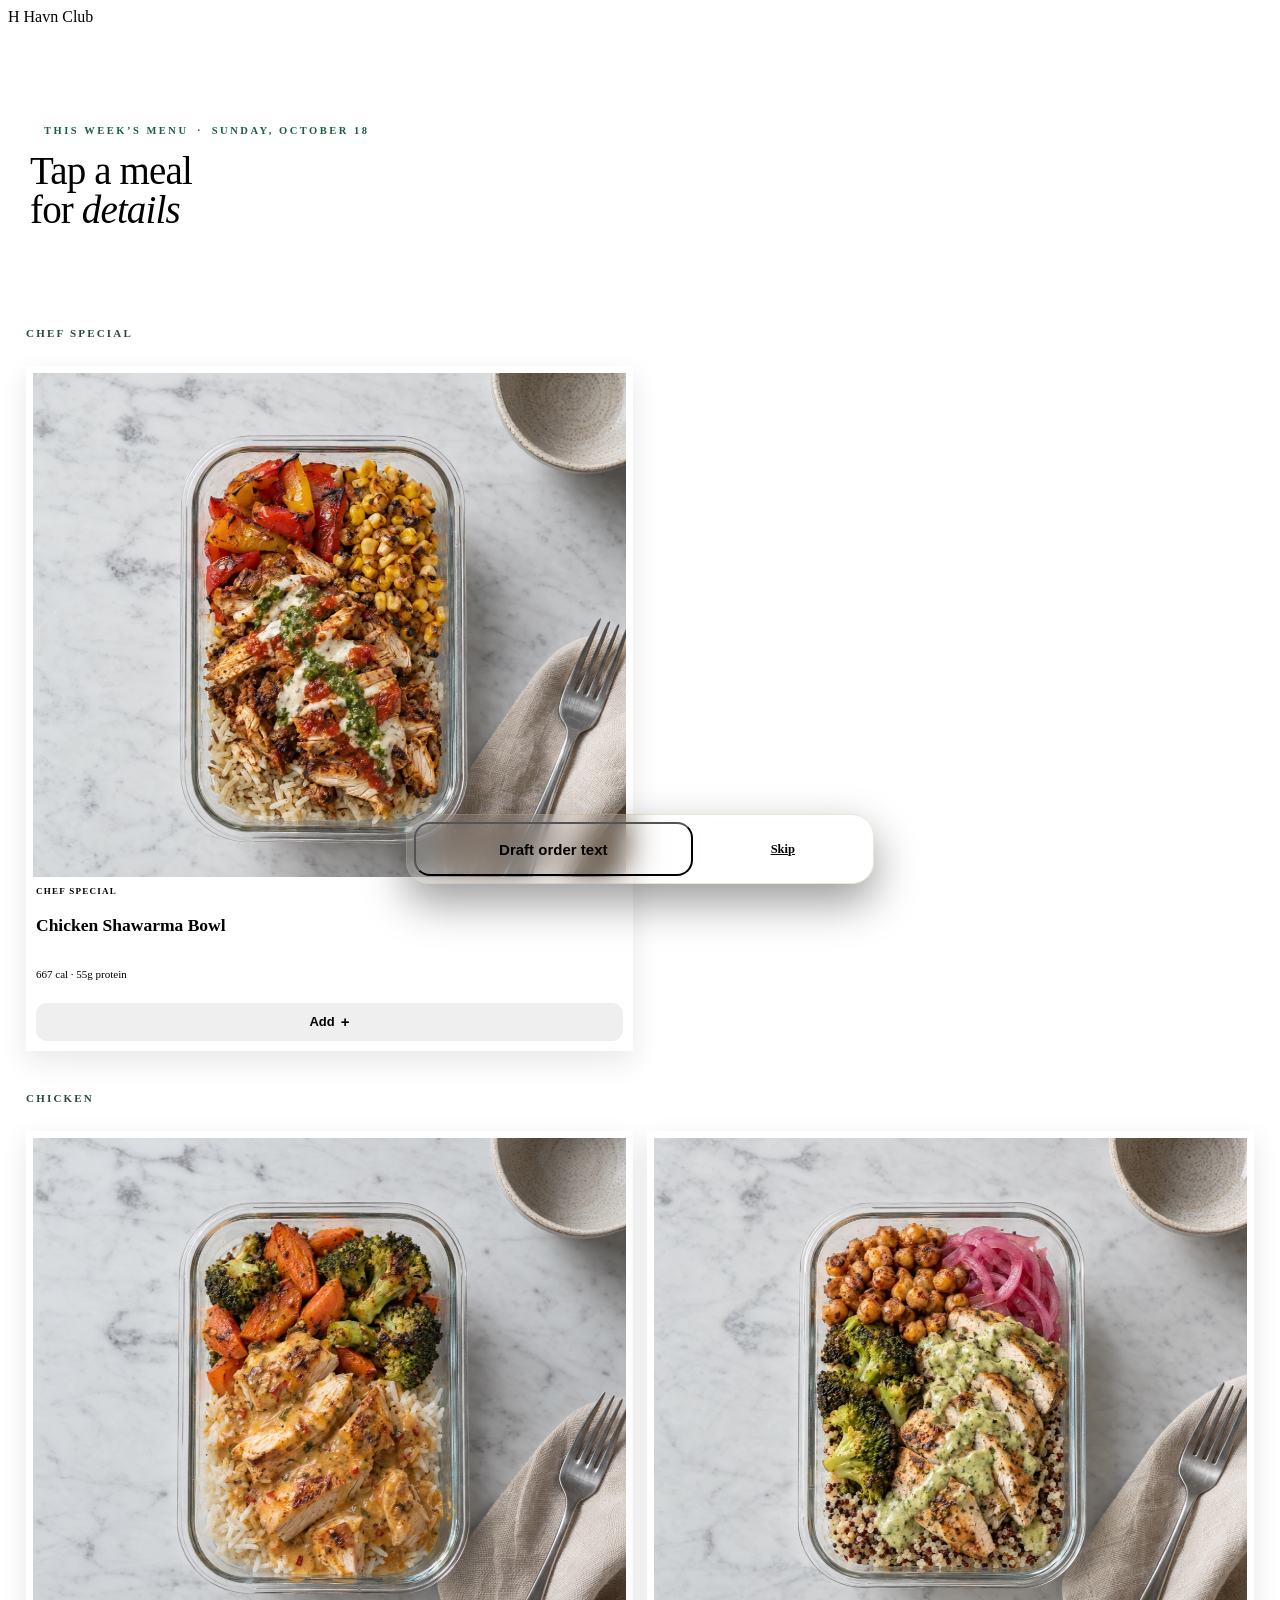
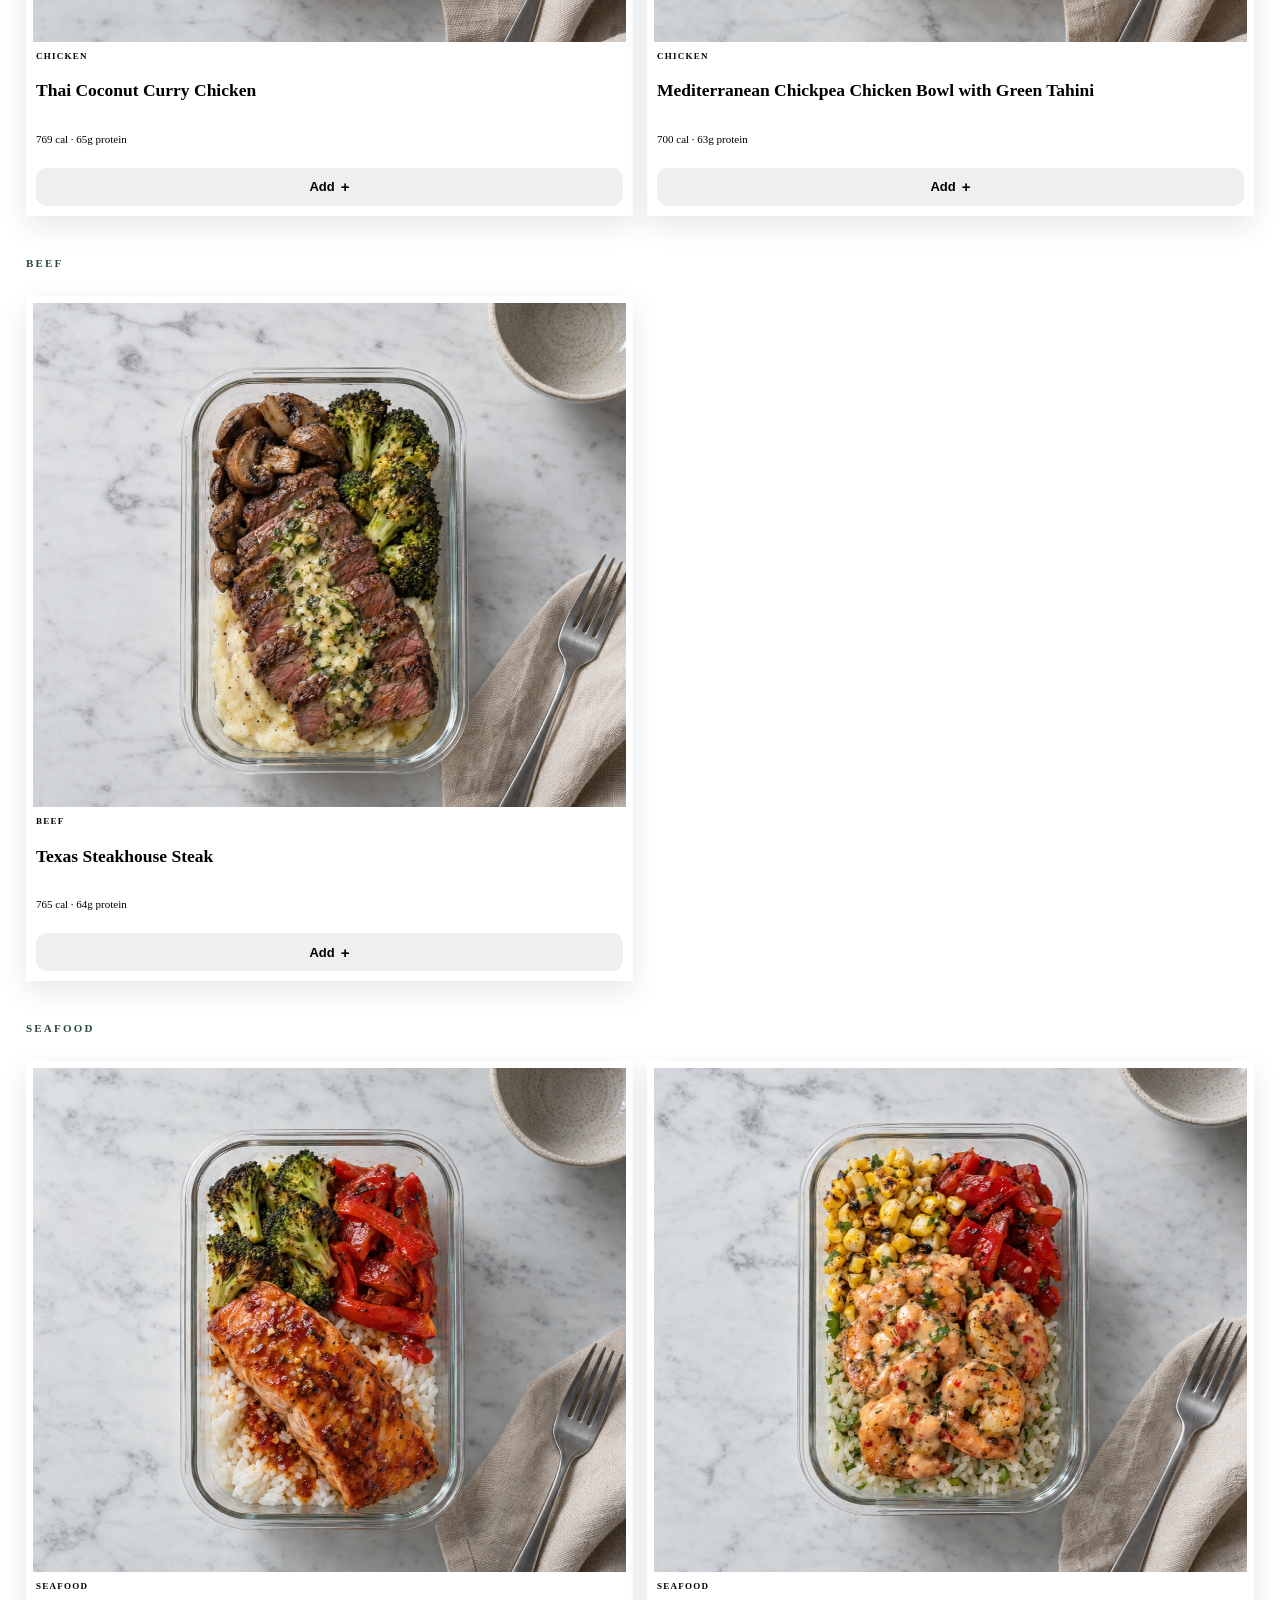
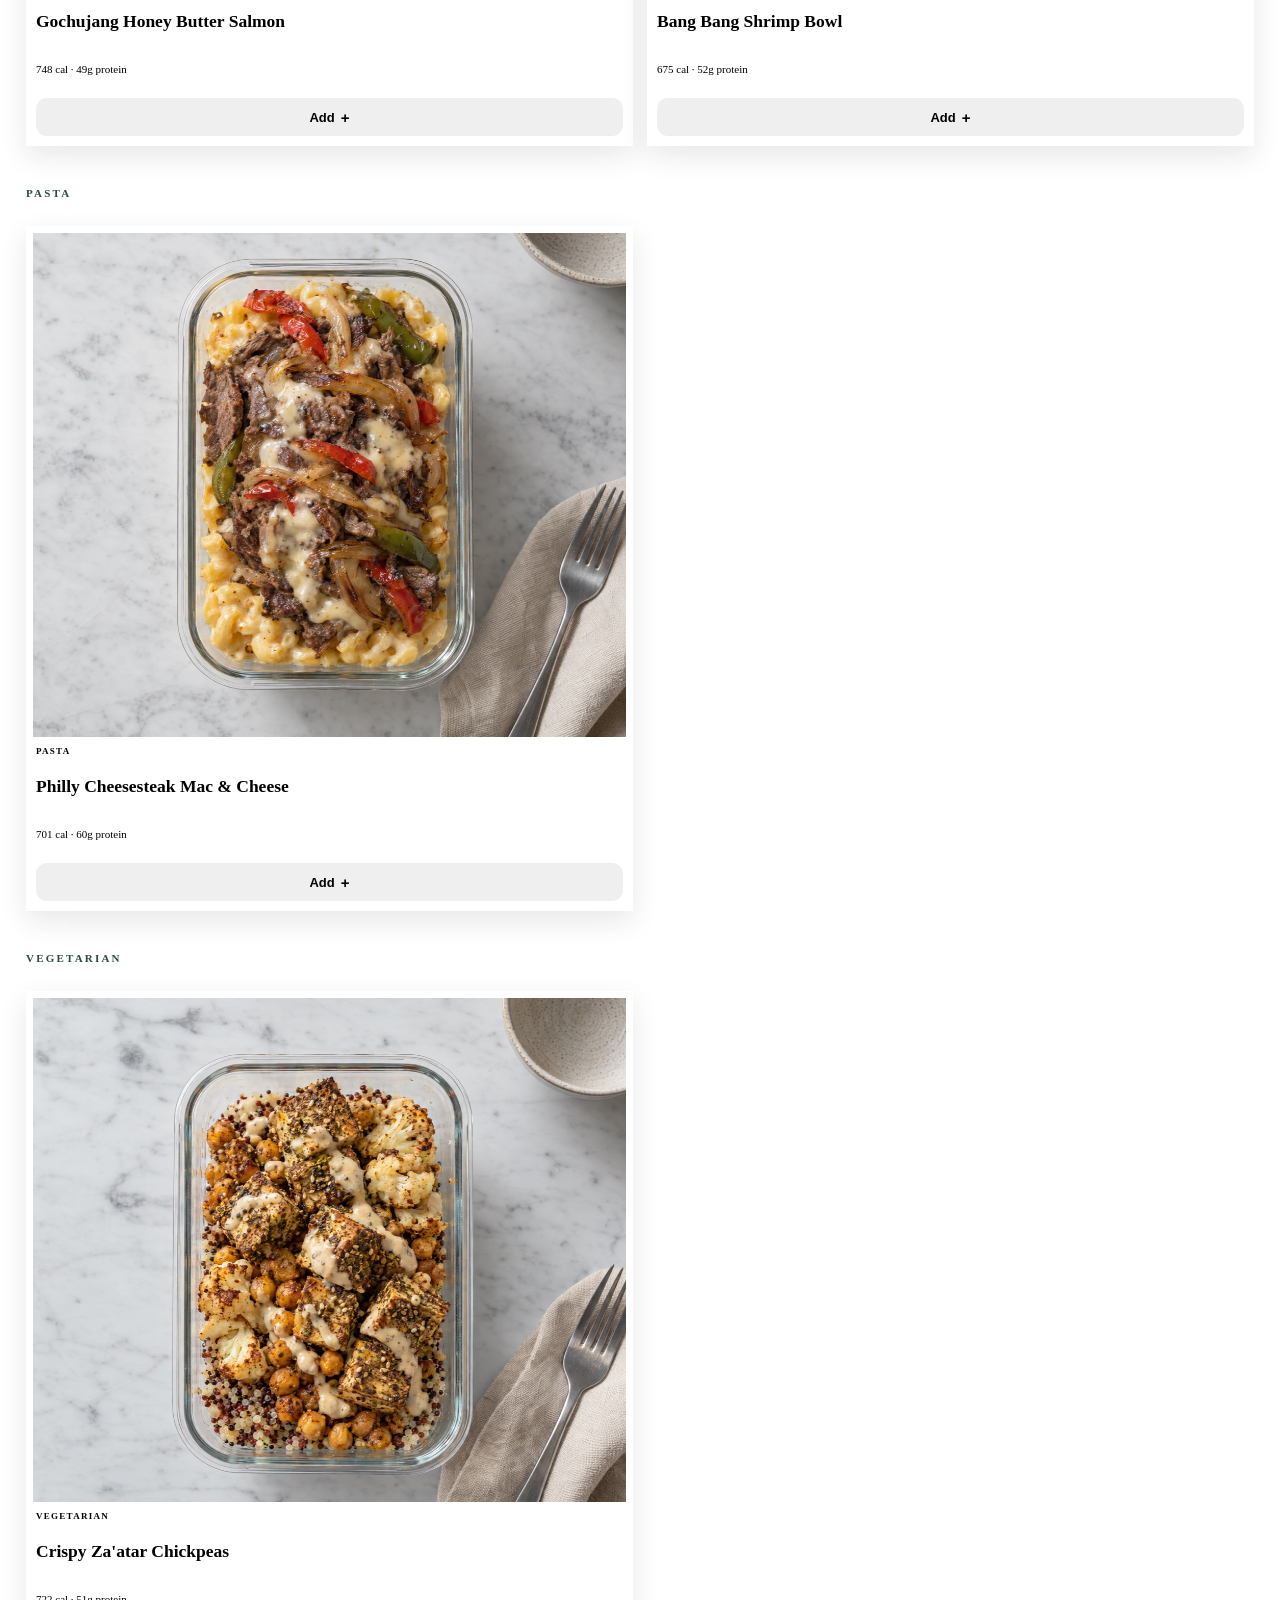
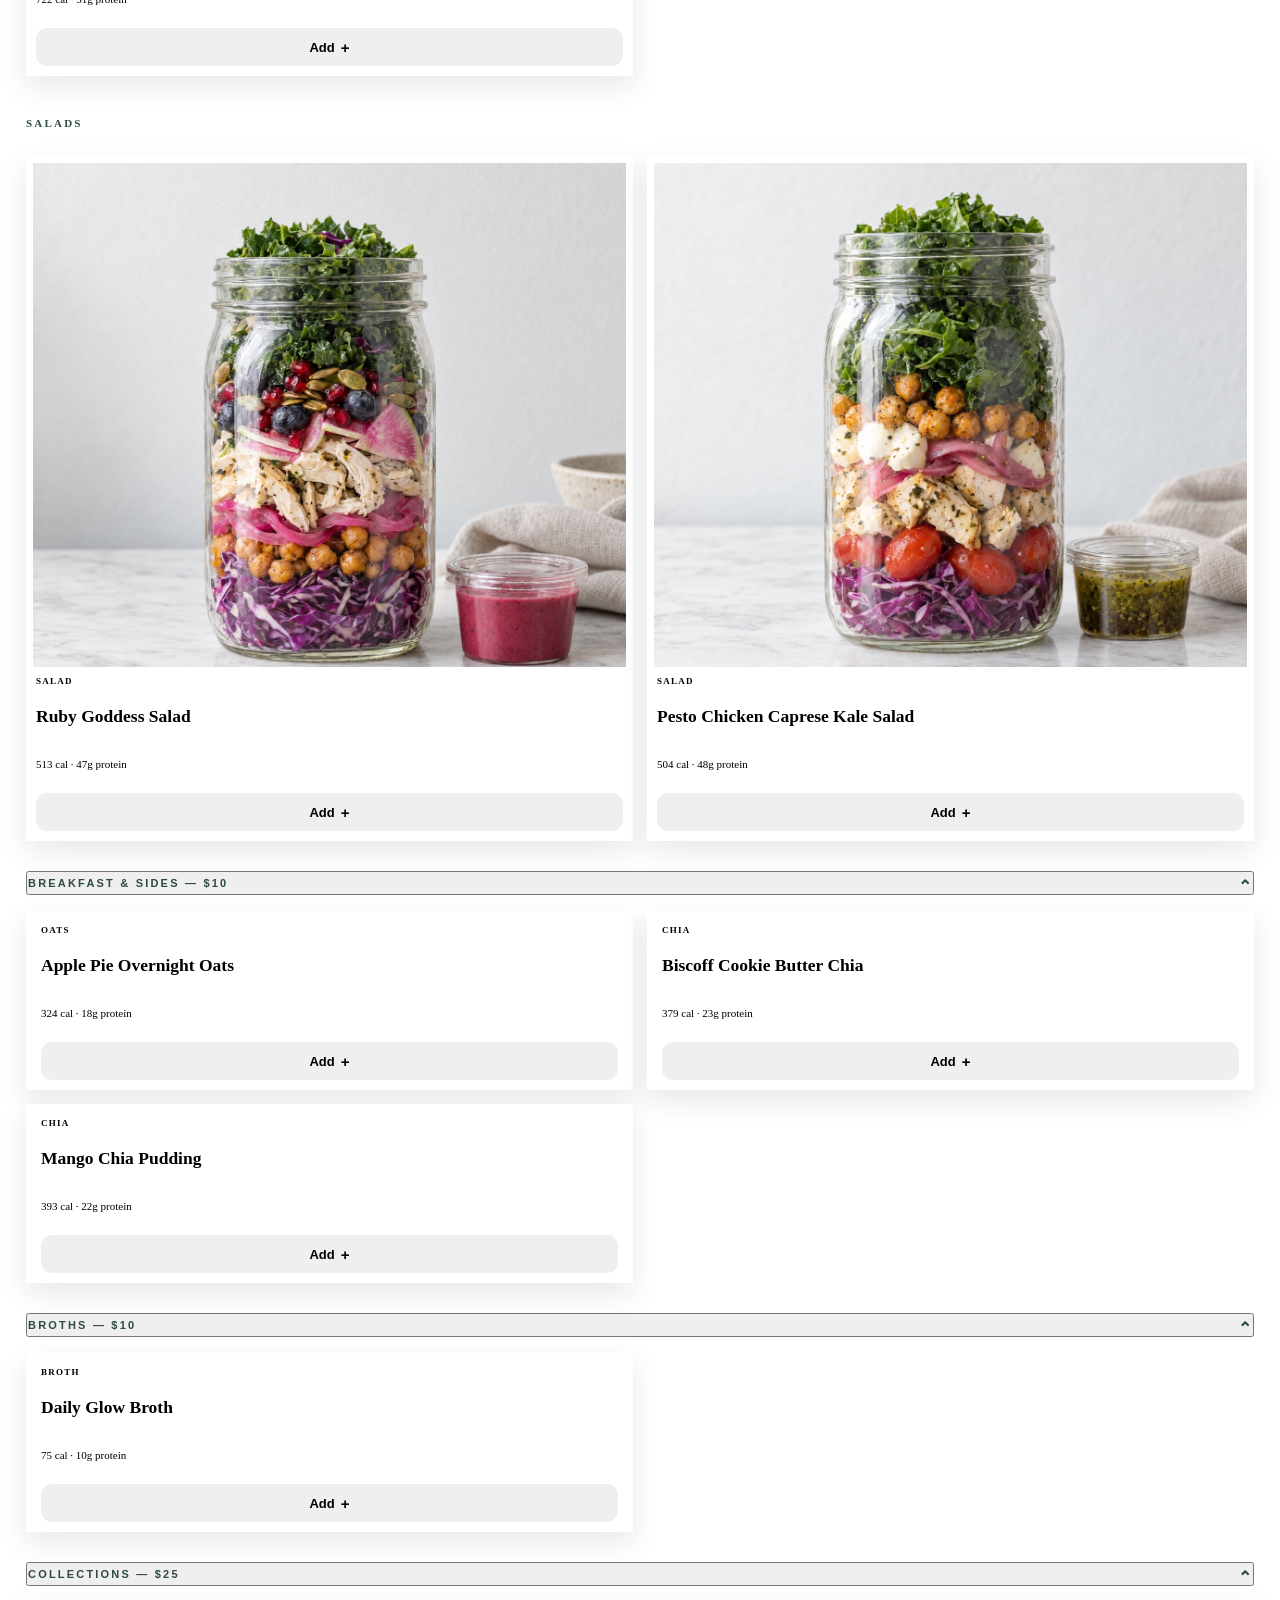
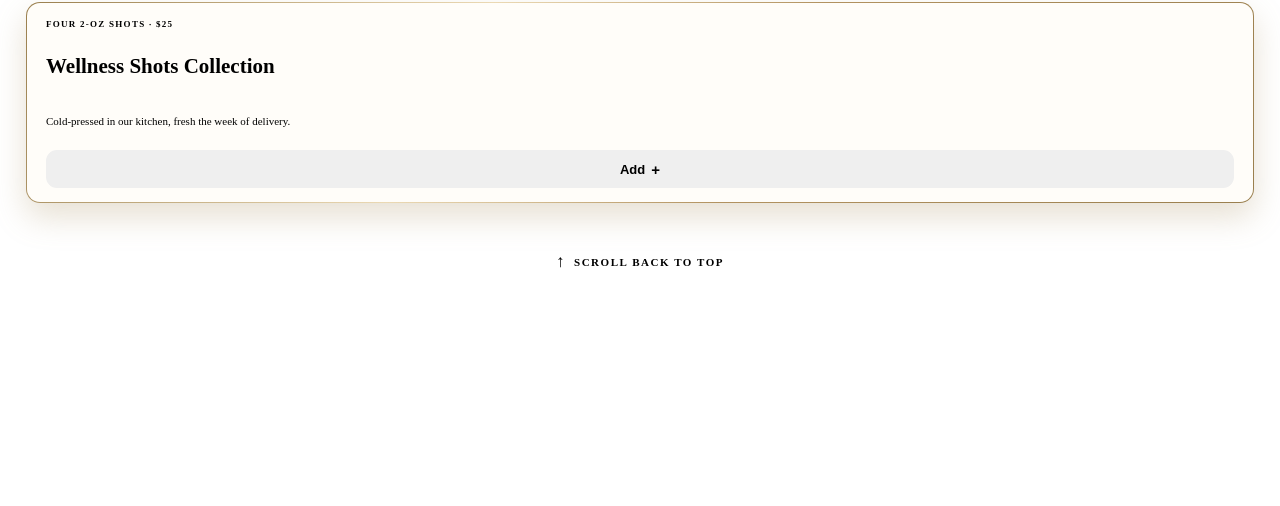
==== cities.html @ b00b30d4 "Add Miami and Phoenix menu pages (do not merge before go-live review) /miami and /phoenix serve citi" ====
<!doctype html>
<html lang="en">
<head>
<meta charset="utf-8">
<meta name="viewport" content="width=device-width, initial-scale=1">
<title>Havn Club — This week's menu</title>
<link rel="icon" href="data:image/svg+xml,%3Csvg xmlns='http://www.w3.org/2000/svg' viewBox='0 0 32 32'%3E%3Ccircle cx='16' cy='16' r='15' fill='%230A1612'/%3E%3Ccircle cx='16' cy='16' r='11.5' fill='none' stroke='%23C4A87C' stroke-width='1.4'/%3E%3Ctext x='16' y='21.5' text-anchor='middle' font-family='Georgia,serif' font-style='italic' font-size='15' fill='%23C4A87C'%3EH%3C/text%3E%3C/svg%3E">
<style>
@font-face{font-family:'Cormorant Garamond';src:url('/assets/fonts/cormorant-latin-400-normal.woff2') format('woff2');font-style:normal;font-weight:400;font-display:swap}
@font-face{font-family:'Cormorant Garamond';src:url('/assets/fonts/cormorant-latin-500-normal.woff2') format('woff2');font-style:normal;font-weight:500;font-display:swap}
@font-face{font-family:'Cormorant Garamond';src:url('/assets/fonts/cormorant-latin-600-normal.woff2') format('woff2');font-style:normal;font-weight:600;font-display:swap}
@font-face{font-family:'Cormorant Garamond';src:url('/assets/fonts/cormorant-latin-400-italic.woff2') format('woff2');font-style:italic;font-weight:400;font-display:swap}
@font-face{font-family:'Cormorant Garamond';src:url('/assets/fonts/cormorant-latin-500-italic.woff2') format('woff2');font-style:italic;font-weight:500;font-display:swap}
@font-face{font-family:'Cormorant Garamond';src:url('/assets/fonts/cormorant-latin-600-italic.woff2') format('woff2');font-style:italic;font-weight:600;font-display:swap}
@font-face{font-family:'DM Sans';src:url('/assets/fonts/dm-sans-latin-variable.woff2') format('woff2');font-style:normal;font-weight:100 900;font-display:swap}
</style>
<link rel="stylesheet" href="/style.css">
<link rel="stylesheet" href="/menu.css">
<link rel="stylesheet" href="/tasting.css">
<link rel="stylesheet" href="/simple.css">
<link rel="stylesheet" href="/dinner-offer.css">
<link rel="stylesheet" href="/inactive-credit.css">
<script src="https://havnclub.com/hybrid/tracking.js"></script>
</head>
<body class="menu-page m-menu-checking">
<div id="root">

<div class="grain" aria-hidden="true"></div>

<header class="topbar solid" id="topbar">
  <span class="topbar-mark">H</span>
  <span class="topbar-name">Havn Club</span>
  <img class="topbar-logo" id="topbar-logo" src="/assets/brand/havn-club-logo-cream.png" alt="Havn Club" width="56" height="34" hidden>
</header>

<!-- masthead -->
<section class="m-head">
  <h1 class="m-head-title" id="m-head-title">Draft your<br><em>order text</em></h1>
  <p class="m-quiz-sub" id="m-quiz-sub" hidden>Here&rsquo;s this week&rsquo;s menu. A new one comes by text every Tuesday.</p>

  <!-- the welcome offer rides a brass ribbon — same metal as the coupon -->
  <div class="m-ribbon" aria-label="Welcome offer: 20 dollars off five meals, 40 dollars off seven or more, applied automatically">
    <span class="m-ribbon-sheen" aria-hidden="true"></span>
    <div class="m-ribbon-amts">
      <span class="m-ribbon-amt">$<b id="m-rb-0">20</b> off <i>on 5 meals</i></span>
      <span class="m-ribbon-div" aria-hidden="true"></span>
      <span class="m-ribbon-amt">$<b id="m-rb-1">40</b> off <i>on 7+</i></span>
    </div>
    <p class="m-ribbon-note">Welcome offer applied automatically</p>
  </div>

  <!-- quiz signups only (/welcome/quiz): how ordering works, before the menu -->
  <div class="m-howto" id="m-howto" hidden>
    <p class="m-howto-label">How to order</p>
    <ol class="m-howto-steps">
      <li><i aria-hidden="true">1</i><span>Tap Add on anything that looks good. The minimum is 4 meals.</span></li>
      <li><i aria-hidden="true">2</i><span>Tap Draft order text and pick a delivery time.</span></li>
      <li><i aria-hidden="true">3</i><span>Send the text. We&rsquo;ll confirm before you pay anything.</span></li>
    </ol>
    <p class="m-howto-cutoff" id="m-howto-cutoff"></p>
  </div>
</section>

<!-- the opening line of the menu body: cream field, forest label,
     the instruction set as type -->
<section class="m-intro">
  <p class="m-intro-label"><i aria-hidden="true"></i>This week&rsquo;s menu <span aria-hidden="true">&middot;</span> <time id="m-menu-date"></time></p>
  <h2 class="m-intro-title">Tap a meal<br>for <em>details</em></h2>
  <svg class="m-rule" viewBox="0 0 340 9" preserveAspectRatio="none" aria-hidden="true" focusable="false">
    <path d="M1 5.4C26 2.2 52 7.4 78 4.6S128 1.8 156 5.2 206 8.2 232 4.4 286 1.6 312 5s21 1.2 27 -0.6"/>
  </svg>
</section>

<!-- menu sections are rendered by menu.js -->
<main id="m-menu"></main>

<nav class="m-back-top-wrap" aria-label="Page navigation">
  <a class="m-back-top" href="#topbar"><span aria-hidden="true">&uarr;</span> Scroll back to top</a>
</nav>

<div class="m-endpad" aria-hidden="true"></div>

<!-- floating dock: build / skip, then the order state machine -->
<nav class="m-bar" id="m-bar" aria-label="Order">
  <div class="m-bar-zero" id="m-bar-zero">
    <button class="m-bar-build" id="m-bar-build" type="button">
      <span class="m-bar-build-title">Draft order text</span>
      <span class="m-bar-build-sub" id="m-bar-build-sub" hidden>Tap + on anything that looks good</span>
    </button>
    <a class="m-bar-skip" href="sms:" data-skip-direct>Skip</a>
  </div>
  <div class="m-bar-live-row" id="m-bar-live-row" hidden>
    <div class="m-bar-info">
      <span class="m-bar-count" id="m-bar-count"></span>
      <span class="m-bar-total" id="m-bar-total"></span>
    </div>
    <!-- while BUILDING there is no send: you review first, choose a
         delivery window and container, and send from there -->
    <button class="m-bar-review" id="m-bar-review" type="button">Review your meals</button>
    <a class="m-bar-skip" href="sms:" data-skip-direct>Skip</a>
  </div>
</nav>

<!-- dish detail sheet — the card of record for one dish.
     Paper card: ledger head, name + a mounted print (uncropped),
     a hand-drawn brass rule, the specimen band, and a forest
     footer that carries the quantity. Fits the screen whole. -->
<div class="m-sheet-backdrop" id="m-detail-backdrop" hidden></div>
<section class="m-detail" id="m-detail" role="dialog" aria-modal="true" aria-labelledby="m-detail-name" hidden>
  <span class="m-detail-grain" aria-hidden="true"></span>
  <div class="m-sheet-grip" aria-hidden="true"></div>
  <button class="m-detail-close" id="m-detail-close" type="button" aria-label="Close">&times;</button>

  <div class="m-detail-body">
    <!-- ledger head: what it is ————— what it costs -->
    <p class="m-d-ledger">
      <span class="m-d-tag" id="m-detail-tag"></span>
      <i aria-hidden="true"></i>
      <span class="m-d-price" id="m-detail-price"></span>
    </p>

    <!-- masthead: the name, and the dish shown whole -->
    <div class="m-d-head">
      <h2 class="m-detail-name" id="m-detail-name"></h2>
      <span class="m-detail-img" id="m-detail-img" hidden></span>
    </div>

    <svg class="m-rule m-d-flourish" viewBox="0 0 340 9" preserveAspectRatio="none" aria-hidden="true" focusable="false">
      <path d="M1 5.4C26 2.2 52 7.4 78 4.6S128 1.8 156 5.2 206 8.2 232 4.4 286 1.6 312 5s21 1.2 27 -0.6"/>
    </svg>

    <p class="m-detail-desc" id="m-detail-desc"></p>

    <!-- the numbers, set in like a specimen table -->
    <div class="m-d-spec" id="m-detail-macros" role="group"></div>
    <div class="m-d-under" id="m-detail-under">
      <div class="m-detail-tags" id="m-detail-tags"></div>
      <em class="m-d-serving">per serving</em>
    </div>

    <div class="m-detail-flavors" id="m-detail-flavors" hidden></div>

    <div class="m-detail-mods" id="m-detail-mods">
      <p class="m-detail-label"><span>Make it</span><i aria-hidden="true"></i></p>
      <div class="m-mod-pills" id="m-mod-pills"></div>
    </div>

    <div class="m-detail-custom">
      <p class="m-detail-label"><span>Customizations</span><i aria-hidden="true"></i></p>
      <textarea class="m-custom-input" id="m-custom-input" rows="2" placeholder="no cilantro, extra sauce, spicy&hellip;"></textarea>
    </div>
  </div>

  <div class="m-detail-foot">
    <div class="m-d-foot-txt">
      <span class="m-d-foot-label">Quantity</span>
      <em class="m-d-foot-each" id="m-detail-each"></em>
    </div>
    <div class="m-detail-stepper">
      <button type="button" id="m-detail-dec" aria-label="Remove one">&minus;</button>
      <b id="m-detail-qty">0</b>
      <button type="button" id="m-detail-inc" aria-label="Add one">+</button>
    </div>
  </div>
</section>

<!-- draft sheet -->
<div class="m-sheet-backdrop" id="m-sheet-backdrop" hidden></div>
<section class="m-sheet" id="m-sheet" aria-label="Your order text" hidden>
  <div class="m-sheet-grip" aria-hidden="true"></div>
  <button class="m-sheet-close" id="m-sheet-close" type="button" aria-label="Close">&times;</button>

  <p class="m-sheet-label">Your order, as a text</p>

  <div class="m-compose">
    <div class="m-compose-to">To: <b>Havn Club</b></div>
    <div class="m-compose-bubble" id="m-compose-bubble"></div>
    <p class="m-compose-hint">This opens in messages as shown</p>
  </div>

  <div class="m-pick">
    <p class="m-pick-label">Delivery</p>
    <div class="m-pick-row m-pick-window-row" id="m-pick-window">
      <button type="button" class="m-chip on" data-window="Sunday morning">Sun AM <i>8a&ndash;1p</i></button>
      <button type="button" class="m-chip" data-window="Sunday evening">Sun PM <i>5p&ndash;10p</i></button>
      <button type="button" class="m-chip" data-window="Monday morning">Mon AM <i>8a&ndash;1p</i></button>
    </div>
  </div>

  <div class="m-pick">
    <p class="m-pick-label">Containers</p>
    <div class="m-pick-row m-pick-container-row" id="m-pick-container">
      <button type="button" class="m-chip on" data-container="Glass">Reusable Glass</button>
      <button type="button" class="m-chip" data-container="BPA-free">BPA free plastic</button>
    </div>
  </div>

  <ul class="m-receipt">
    <li><span id="m-r-items">0 meals</span><i></i><span id="m-r-sub">$0</span></li>
    <li class="m-r-offer" id="m-r-offer-row" hidden><span id="m-r-offer-label">Welcome offer</span><i></i><span id="m-r-offer">&ndash;$0</span></li>
    <li class="m-r-offer" id="m-r-gift-row" hidden><span>Chia + Wellness Shots</span><i></i><span>Free</span></li>
    <li id="m-r-deliv-row" hidden><span>Delivery</span><i></i><span id="m-r-deliv">Free</span></li>
    <li class="m-r-total"><span>Estimated total</span><i></i><span id="m-r-total">$0</span></li>
  </ul>
  <p class="m-gate" id="m-gate" hidden></p>
  <p class="m-pay-note">You pay nothing now. The concierge confirms first.</p>

  <!-- ▓▓▓ MOCKUP · CHANGE 10 (REVISED, Aug 10) ▓▓▓
       BOTH buttons send a text, so both are an opt-in — Zeshan caught that
       the disclosure was only under Send. It now sits after the pair and
       covers them, which is also why it says "either button" rather than
       "sending".

       The estimate/tax sentence is CUT on his call: this line is for
       informed consent to the messages, nothing else. The sheet already
       says "You pay nothing now. The concierge confirms first." -->
  <a class="m-send" id="m-send" href="#send">Send the order text</a>
  <a class="m-sheet-skip" href="sms:" data-skip-direct>Skip</a>
</section>

<!-- ── pending-menu notice ─────────────────────────────────────
     Hidden unless the operator "Pending Menu Mode" toggle on the comms
     dashboard is ON (or ?pending=1 for QA). While pending, the page shows
     LAST week's menu for browsing: the card explains, the band persists,
     dishes still add to the draft, and only the send is paused. -->
<div class="m-pend-banner" id="m-pend-banner" hidden>
  <span class="m-pend-banner-dot" aria-hidden="true"></span>
  Last week&rsquo;s menu &middot; new menu dropping soon
</div>

<div class="m-pend-backdrop" id="m-pend-backdrop" hidden></div>
<section class="m-pend" id="m-pend" role="dialog" aria-modal="true" aria-labelledby="m-pend-title" hidden>
  <p class="m-pend-kicker">A quick note</p>
  <h2 class="m-pend-title" id="m-pend-title">The new menu is<br><em>dropping soon</em></h2>
  <svg class="m-rule m-pend-rule" viewBox="0 0 340 9" preserveAspectRatio="none" aria-hidden="true" focusable="false">
    <path d="M1 5.4C26 2.2 52 7.4 78 4.6S128 1.8 156 5.2 206 8.2 232 4.4 286 1.6 312 5s21 1.2 27 -0.6"/>
  </svg>
  <p class="m-pend-body">You&rsquo;re browsing last week&rsquo;s menu while the next one is finalized.
    Look around, get a feel for the meals, and draft your favorites.
    Ordering opens the moment the new menu is live.</p>
  <button class="m-pend-ok" id="m-pend-ok" type="button">Browse the menu</button>
</section>

<!-- ▓▓▓ MOCKUP · TASTING MENU (welcome pages, ?tasting=b|c|d|e|f) ▓▓▓
     Two ways to try: the fixed Tasting Menu, sent as its own text, or any
     one meal. menu.js fills the items. -->
<div class="m-sheet-backdrop" id="m-taste-backdrop" hidden></div>
<section class="m-sheet m-taste" id="m-taste" role="dialog" aria-modal="true" aria-labelledby="m-taste-title" hidden>
  <div class="m-sheet-grip" aria-hidden="true"></div>
  <button class="m-sheet-close" id="m-taste-close" type="button" aria-label="Close">&times;</button>

  <p class="m-sheet-label">First order only</p>
  <h2 class="m-taste-title" id="m-taste-title">The Tasting <em>Menu</em></h2>
  <p class="m-taste-intro">Two ways to try Havn before a full week.</p>

  <div class="m-taste-tabs" role="tablist" aria-label="Ways to try">
    <button type="button" role="tab" id="m-taste-tab-menu" aria-controls="m-taste-panel-menu" aria-selected="true" data-taste-tab="menu"><b>Tasting Menu</b><span>$60 &middot; $85 value</span></button>
    <button type="button" role="tab" id="m-taste-tab-one" aria-controls="m-taste-panel-one" aria-selected="false" tabindex="-1" data-taste-tab="one"><b>One meal</b><span>$30 &middot; any meal</span></button>
  </div>

  <div class="m-taste-panel" id="m-taste-panel-one" role="tabpanel" aria-labelledby="m-taste-tab-one" hidden>
    <p class="m-taste-price"><b>$30</b><s>$25 meal + $5 delivery</s></p>
    <p class="m-taste-lede">Pick any one meal from this week&rsquo;s menu. If you like it, add a week of 4+ meals and delivery is free.</p>
    <button class="m-send m-taste-one-btn" id="m-taste-one" type="button">Pick my meal</button>
  </div>

  <div class="m-taste-panel" id="m-taste-panel-menu" role="tabpanel" aria-labelledby="m-taste-tab-menu">
  <p class="m-taste-price"><b>$60</b><s>$85 value</s><span>Free delivery</span></p>
  <p class="m-taste-lede">Our two top sellers in two different proteins, a chia pudding and a set of wellness shots. A set menu, no swaps.</p>
  <ul class="m-taste-items" id="m-taste-items"></ul>

  <div class="m-compose">
    <div class="m-compose-to">To: <b>Havn Club</b></div>
    <div class="m-compose-bubble" id="m-taste-bubble"></div>
    <p class="m-compose-hint">This opens in messages as shown</p>
  </div>

  <div class="m-pick">
    <p class="m-pick-label">Delivery</p>
    <div class="m-pick-row m-pick-window-row">
      <button type="button" class="m-chip on" data-window="Sunday morning">Sun AM <i>8a&ndash;1p</i></button>
      <button type="button" class="m-chip" data-window="Sunday evening">Sun PM <i>5p&ndash;10p</i></button>
      <button type="button" class="m-chip" data-window="Monday morning">Mon AM <i>8a&ndash;1p</i></button>
    </div>
  </div>
  <div class="m-pick">
    <p class="m-pick-label">Containers</p>
    <div class="m-pick-row m-pick-container-row">
      <button type="button" class="m-chip on" data-container="Glass">Reusable Glass</button>
      <button type="button" class="m-chip" data-container="BPA-free">BPA free plastic</button>
    </div>
  </div>

  <ul class="m-receipt">
    <li><span>Tasting Menu</span><i></i><span>$60</span></li>
    <li><span>Delivery</span><i></i><span>Free</span></li>
    <li class="m-r-total"><span>Estimated total</span><i></i><span>$60</span></li>
  </ul>
  <p class="m-pay-note">You pay nothing now. The concierge confirms first.</p>
  <a class="m-send" id="m-taste-send" href="#send">Send the tasting text</a>
  </div>

  <div class="m-taste-up">
    <p class="m-taste-up-label">Or make it a week</p>
    <p class="m-taste-up-copy">Start with these two meals and add three more. At 5 meals you get $15 off, and the chia and shots stay free.</p>
    <button class="m-taste-up-btn" id="m-taste-upgrade" type="button">Build a week with these two</button>
  </div>
  <p class="m-taste-fine">Delivery is free on the Tasting Menu and on every weekly order of 4+ meals. First order only.</p>
</section>

<script src="/menu-link.js"></script>
<script src="/config.js"></script>
<script src="/intake.js"></script>
<script src="https://havnclub.com/main-tasting/tracking.js"></script>
<script src="/pricing.js"></script>
<script src="/inactive-credit.js"></script>
<script src="/dinner-offer.js"></script>
<script src="/previous-menu.js"></script>
<script src="/cities.js"></script>
<script src="/menu.js"></script>
</div>
</body>
</html>
---- menu.css ----
/* ═══════════════════════════════════════════════════════════════
   HAVN · This week's menu — same field, working surface.
   Cream paper, specimen cards, brass steppers, the draft-text sheet.
   ═══════════════════════════════════════════════════════════════ */

.menu-page { background: var(--cream); }

/* ── masthead ───────────────────────────────────────────────── */
.m-head {
  padding: 96px 22px 34px;
  background:
    radial-gradient(130% 90% at 100% -20%, rgba(196, 168, 124, 0.16), transparent 55%),
    var(--forest);
  color: var(--cream);
}
/* the masthead's brass label was cut in the Aug-3 copy pass — it said
   "This week's menu", which the intro block already says a screen
   below. The 96px section padding carries the title on its own. */
.m-head-title {
  font-family: var(--serif);
  font-weight: 500;
  font-size: clamp(52px, 17vw, 68px);
  line-height: 0.96;
  letter-spacing: -0.025em;
}
.m-head-title em { color: var(--brass); }
.m-head-sub {
  margin-top: 16px;
  font-size: clamp(10.5px, 3.35vw, 15px); line-height: 22px;
  color: var(--cream-dim);
  white-space: nowrap;
}

/* ── quiz welcome (/welcome/quiz) ───────────────────────────────
   Quiz signups get the real wordmark, a greeting, and a short
   how-to-order block on the forest masthead, then the normal menu. */
.topbar-logo { display: block; width: auto; height: 34px; }
.topbar-logo[hidden] { display: none; }
body.quiz-welcome .topbar-mark,
body.quiz-welcome .topbar-name { display: none; }
body.quiz-welcome .topbar { padding-top: 11px; padding-bottom: 11px; }
body.quiz-welcome .m-head { padding-top: 84px; }
body.quiz-welcome .m-head-title { font-size: clamp(48px, 14vw, 60px); }
.m-quiz-sub {
  margin-top: 12px;
  max-width: 32ch;
  font-size: 15px; line-height: 22px;
  color: rgba(245, 241, 234, 0.72);
  text-wrap: balance;
}
body.quiz-welcome .m-ribbon { margin-top: 20px; }
.m-howto { margin-top: 28px; }
.m-howto[hidden] { display: none; }
.m-howto-label {
  display: flex; align-items: center; gap: 12px;
  padding-bottom: 6px;
  font-size: 10.5px; font-weight: 700;
  letter-spacing: 0.24em; text-transform: uppercase;
  color: var(--brass);
}
.m-howto-label::after { content: ""; flex: 1; height: 1px; background: var(--hairline-dark); }
.m-howto-steps { list-style: none; margin: 0; padding: 0; }
.m-howto-steps li {
  display: flex; align-items: baseline; gap: 14px;
  padding: 9px 0;
  border-bottom: 1px solid rgba(196, 168, 124, 0.18);
}
.m-howto-steps li:last-child { border-bottom: 0; }
.m-howto-steps i {
  flex-shrink: 0; width: 16px;
  font-family: var(--serif); font-style: italic; font-weight: 500;
  font-size: 22px; line-height: 20px;
  font-variant-numeric: lining-nums;
  color: var(--brass);
}
.m-howto-steps span { font-size: 14px; line-height: 20px; color: var(--cream); text-wrap: pretty; }
.m-howto-cutoff {
  padding-top: 6px;
  font-size: 12.5px; line-height: 18px;
  color: var(--cream-dim);
  text-wrap: balance;
}

/* the welcome offer rides a brass ribbon — the coupon card's metal,
   pressed flat, with a recurring holographic sheen and a slow float */
.m-ribbon {
  position: relative;
  overflow: hidden;
  margin-top: 24px;
  padding: 15px 18px 13px;
  border-radius: 15px;
  background:
    radial-gradient(130% 170% at 18% -25%, rgba(255, 255, 255, 0.38), transparent 45%),
    linear-gradient(118deg, #9A7F4E 0%, #C4A87C 22%, #EBD9B4 40%, #B29260 58%, #CBB084 76%, #9A7F4E 100%);
  box-shadow:
    0 16px 34px rgba(0, 0, 0, 0.35),
    inset 0 1px 0 rgba(255, 255, 255, 0.5),
    inset 0 -1px 0 rgba(58, 44, 20, 0.4);
  color: #2E2210;
  animation: ribbonFloat 5s ease-in-out infinite;
}
@keyframes ribbonFloat {
  0%, 100% { transform: translateY(0); }
  50% { transform: translateY(-4px); }
}
.m-ribbon-sheen {
  position: absolute;
  top: -30%; bottom: -30%;
  left: 0;
  width: 34%;
  background: linear-gradient(100deg, transparent, rgba(255, 255, 255, 0.5) 50%, transparent);
  transform: translateX(-140%) skewX(-18deg);
  animation: ribbonSheen 4.6s ease-in-out infinite;
  pointer-events: none;
}
@keyframes ribbonSheen {
  0% { transform: translateX(-140%) skewX(-18deg); }
  38% { transform: translateX(440%) skewX(-18deg); }
  100% { transform: translateX(440%) skewX(-18deg); }
}
.m-ribbon-amts { display: flex; align-items: baseline; gap: 14px; }
.m-ribbon-amts-single { gap: 0; }
.m-ribbon-kicker {
  margin: 0 0 4px;
  font-size: 9.5px;
  font-weight: 700;
  letter-spacing: .14em;
  text-transform: uppercase;
  color: rgba(46, 34, 16, .92);
}
.m-ribbon-amt {
  font-family: var(--serif);
  font-weight: 600;
  font-size: 24px;
  letter-spacing: -0.02em;
  text-shadow: 0 1px 0 rgba(255, 255, 255, 0.35);
}
.m-ribbon-amt b { font-weight: 600; display: inline-block; min-width: 0.95em; text-align: right; }
.m-ribbon-amt i { font-style: italic; font-weight: 500; font-size: 14px; margin-left: 1px; }
.m-ribbon-div { width: 1px; align-self: stretch; background: rgba(46, 34, 16, 0.35); }
.m-ribbon-note {
  margin-top: 7px;
  font-size: 9.5px; font-weight: 700;
  letter-spacing: 0.14em; text-transform: uppercase;
  color: rgba(46, 34, 16, 0.92);
  white-space: nowrap;
}
/* Sold-out swap notice (Date Ball cohort, Sep 20): same brass micro-type,
   allowed to wrap on narrow phones, with the credit line tucked beneath. */
.m-ribbon-note-swap {
  white-space: normal;
  line-height: 1.5;
  max-width: 34ch;
}
.m-ribbon-fine {
  margin: 3px 0 0;
  font-family: var(--serif);
  font-style: italic;
  font-weight: 500;
  font-size: 12.5px;
  letter-spacing: 0.01em;
  color: rgba(46, 34, 16, 0.78);
}

/* ── the hand-drawn brass rule ──────────────────────────────────
   One motif, two places: it opens the menu body and it divides
   the dish card. Drawn, not ruled — the line wavers. */
.m-rule {
  display: block;
  width: 100%;
  height: 9px;
  overflow: visible;
}
.m-rule path {
  fill: none;
  stroke: var(--brass-2);
  stroke-width: 1.4;
  stroke-linecap: round;
  vector-effect: non-scaling-stroke;
}

/* ── the opening line of the menu body ──────────────────────────
   Cream field. The masthead gives the invitation; this gives the
   instruction — same device (serif + brass italic), a third the
   size, so the two read as call and echo. */
.m-intro { padding: 42px 22px 6px; }
body.active-menu .m-head { display: none; }
body.active-menu .m-intro { padding-top: 88px; }
.m-intro-label {
  display: flex; align-items: center; gap: 9px;
  font-size: 10.5px; font-weight: 700;
  letter-spacing: 0.24em; text-transform: uppercase;
  color: #1B5E40;
}
.m-intro-label i {
  flex-shrink: 0;
  width: 5px; height: 5px;
  background: var(--brass-2);
  transform: rotate(45deg);
}
.m-intro-title {
  margin-top: 15px;
  font-family: var(--serif);
  font-weight: 500;
  font-size: clamp(31px, 9.6vw, 39px);
  line-height: 1.0;
  letter-spacing: -0.022em;
  color: var(--charcoal);
}
.m-intro-title em { font-style: italic; color: var(--brass-ink); }
.m-intro .m-rule { margin-top: 20px; opacity: 0.85; }

/* ── menu sections ──────────────────────────────────────────── */
#m-menu { padding: 10px 18px 8px; }

.m-sec { padding-top: 30px; }
.m-sec-label {
  display: flex; align-items: center; gap: 12px;
  font-size: 11px; font-weight: 700;
  letter-spacing: 0.2em; text-transform: uppercase;
  color: #2D4A3E;
  white-space: nowrap;
}
.m-sec-label::after { content: ""; flex: 1; height: 1px; background: var(--hairline-light); }

.m-back-top-wrap { display: flex; justify-content: center; padding: 42px 22px 118px; }
.m-back-top {
  display: inline-flex;
  align-items: center;
  gap: 8px;
  color: var(--brass-ink);
  font-size: 11px;
  font-weight: 700;
  letter-spacing: .14em;
  text-transform: uppercase;
  text-decoration: none;
}
.m-back-top span { font-size: 17px; line-height: 1; }
.m-back-top:focus-visible { outline: 2px solid var(--brass-2); outline-offset: 4px; }

.m-grid {
  display: grid;
  grid-template-columns: 1fr 1fr;
  gap: 14px;
  padding-top: 16px;
}

.m-card {
  position: relative;
  background: #fff;
  padding: 7px 7px 10px;
  box-shadow: 0 10px 26px rgba(28, 28, 26, 0.1);
  display: flex; flex-direction: column;
  transition: box-shadow 0.3s ease, outline-color 0.3s ease;
  outline: 2px solid transparent;
  outline-offset: -1px;
}
.m-card.m-picked { outline-color: var(--brass); box-shadow: 0 12px 30px rgba(196, 168, 124, 0.3); }
.m-card:focus-visible { outline-color: var(--brass); }

.m-card-img {
  display: block;
  width: 100%;
  aspect-ratio: 4 / 3.4;
  background-size: cover;
  background-position: 50%;
}
.m-card-tag {
  margin-top: 9px;
  font-size: 9px; font-weight: 700;
  letter-spacing: 0.14em; text-transform: uppercase;
  color: var(--brass-ink);
  padding: 0 3px;
}
.m-card-name {
  font-family: var(--serif);
  font-weight: 600;
  font-size: 17.5px;
  line-height: 20px;
  color: var(--charcoal);
  padding: 2px 3px 0;
}
.m-card-macros {
  font-size: 11px; line-height: 15px;
  color: var(--ink-soft);
  padding: 3px 3px 10px;
}

.m-stepper { margin-top: auto; padding: 0 3px; }
.m-add {
  display: flex; align-items: center; justify-content: center; gap: 6px;
  width: 100%;
  min-height: 38px;
  border: 1px solid var(--brass-2);
  border-radius: 11px;
  font-weight: 700; font-size: 13px;
  color: var(--charcoal);
  transition: background 0.25s ease;
}
.m-add i { font-style: normal; color: var(--brass-ink); font-size: 15px; }
.m-add:active { background: rgba(196, 168, 124, 0.15); }

.m-counter {
  display: flex; align-items: center; justify-content: space-between;
  min-height: 38px;
  border-radius: 11px;
  background: var(--forest);
}
.m-counter[hidden] { display: none; }
.m-add[hidden] { display: none; }
.m-counter button {
  width: 44px; min-height: 38px;
  color: var(--brass);
  font-size: 18px; font-weight: 600;
}
.m-qty { color: var(--cream); font-size: 15px; }

/* breakfast: imageless text cards with a brass keyline */
.m-card-side { padding: 14px 12px 10px; border-top: 2px solid var(--brass); }
.m-card-side .m-card-tag { margin-top: 0; }

/* ── drawer sections: breakfast/sides + collections fold away ── */
.m-sec-toggle {
  display: flex; align-items: center; gap: 12px;
  width: 100%;
  padding: 4px 0;
  font-size: 11px; font-weight: 700;
  letter-spacing: 0.2em; text-transform: uppercase;
  color: #2D4A3E;
  white-space: nowrap;
  text-align: left;
}
.m-sec-toggle:focus-visible { outline: 2px solid var(--brass-2); outline-offset: 3px; }
.m-sec-rule { flex: 1; height: 1px; background: var(--hairline-light); }
.m-sec-chev {
  flex-shrink: 0;
  font-style: normal;
  font-size: 17px; line-height: 8px;
  color: var(--brass-2);
  transform: translateY(-3px);
  transition: transform 0.35s var(--ease-out);
}
.m-sec.open .m-sec-chev { transform: translateY(2px) rotate(180deg); }

.m-drawer {
  display: grid;
  grid-template-rows: 0fr;
  transition: grid-template-rows 0.5s var(--ease-out);
}
.m-drawer-in { min-height: 0; overflow: hidden; }
.m-sec.open .m-drawer { grid-template-rows: 1fr; }
.m-sec.open .m-drawer-in { overflow: visible; }

/* ── the collections: highlight pieces in a brass frame ─────────
   Imageless by design; the shimmer says "this one is special". */
.m-grid-collections { grid-template-columns: 1fr; }
.m-card-collection {
  padding: 16px 16px 14px;
  background:
    linear-gradient(#FFFDF9, #FFFDF9) padding-box,
    linear-gradient(118deg, #9A7F4E 0%, #EBD9B4 35%, #B29260 60%, #9A7F4E 100%) border-box;
  border: 1.5px solid transparent;
  border-radius: 14px;
  box-shadow: 0 14px 32px rgba(168, 144, 96, 0.28);
}
.m-card-collection .m-card-tag { margin-top: 0; color: var(--brass-ink); }
.m-card-collection .m-card-name { font-size: 21px; line-height: 24px; padding-top: 4px; }
.m-card-list {
  padding: 6px 3px 0;
  font-family: var(--serif);
  font-style: italic;
  font-size: 15px; line-height: 21px;
  color: #2D4A3E;
}
.m-card-collection .m-card-macros { padding-top: 4px; }
.m-card-collection.m-picked { outline-offset: 2px; }

/* shimmer sweep — the brass "look at me" for clickable highlights */
.m-shimmer { position: relative; overflow: hidden; }
.m-shimmer::after {
  content: "";
  position: absolute;
  top: -30%; bottom: -30%;
  left: 0;
  width: 44%;
  transform: translateX(-140%) skewX(-18deg);
  background: linear-gradient(100deg,
    rgba(255, 255, 255, 0) 0%,
    rgba(196, 168, 124, 0.12) 35%,
    rgba(255, 255, 255, 0.35) 50%,
    rgba(196, 168, 124, 0.12) 65%,
    rgba(255, 255, 255, 0) 100%);
  animation: mShine 4.2s ease-in-out infinite;
  animation-delay: var(--shimmer-delay, 0s);
  pointer-events: none;
}
@keyframes mShine {
  0% { transform: translateX(-140%) skewX(-18deg); }
  34% { transform: translateX(360%) skewX(-18deg); }
  100% { transform: translateX(360%) skewX(-18deg); }
}

/* ── skip strip ─────────────────────────────────────────────── */
.m-skip {
  padding: 44px 22px 30px;
  text-align: center;
}
.m-skip-line {
  font-family: var(--serif);
  font-size: 24px;
  color: var(--charcoal);
  margin-bottom: 16px;
}
.m-skip-btn {
  display: inline-flex; align-items: center; justify-content: center;
  min-height: 50px;
  padding: 12px 22px;
  border: 1px solid var(--charcoal);
  border-radius: 15px;
  font-weight: 700; font-size: 14px;
  color: var(--charcoal);
}
.m-skip-note { margin-top: 12px; font-size: 12px; color: var(--ink-soft); }

.m-endpad { height: 110px; }

/* ── floating dock: build/skip → the order state machine ────── */
.m-bar {
  position: fixed;
  left: 50%; bottom: 16px;
  transform: translateX(-50%);
  width: calc(100% - 28px);
  max-width: 452px;
  z-index: 55;
  padding: 7px;
  border-radius: 22px;
  /* The dock is the same deep forest field as the landing page, with its
     subtle green depth retained against the menu's cream background. */
  background:
    radial-gradient(140% 170% at 100% -70%, rgba(27, 94, 64, 0.36), transparent 58%),
    linear-gradient(118deg, var(--forest) 0%, var(--forest-2) 62%, var(--forest) 100%);
  backdrop-filter: blur(16px);
  -webkit-backdrop-filter: blur(16px);
  border: 1px solid rgba(196, 168, 124, 0.3);
  box-shadow: 0 18px 44px rgba(0, 0, 0, 0.4);
}

/* zero state: Build owns ~60%, Skip rides along at ~40% */
.m-bar-zero { display: flex; gap: 7px; }
.m-bar-zero[hidden], .m-bar-live-row[hidden] { display: none; }
.m-bar-build {
  flex: 3 1 0;
  display: flex; flex-direction: column; align-items: center; justify-content: center; gap: 2px;
  min-height: 52px;
  padding: 8px 14px;
  border-radius: 16px;
  background: var(--brass);
  color: var(--forest);
}
.m-bar-build-title { font-weight: 700; font-size: 15px; }
.m-bar-build-sub {
  font-size: clamp(8px, 2.65vw, 11px); font-weight: 600;
  white-space: nowrap;
  color: rgba(10, 22, 18, 0.88);
}
.m-bar-build-sub[hidden] { display: none; }
.m-bar-skip {
  flex: 2 1 0;
  display: flex; align-items: center; justify-content: center;
  min-height: 52px;
  border-radius: 16px;
  border: 1px solid rgba(245, 241, 234, 0.25);
  color: var(--cream);
  font-weight: 600; font-size: 12.5px;
  text-align: center;
  line-height: 16px;
}

/* live state: summary + Review + Skip. There is deliberately NO send
   here — you review first (delivery window, containers) and send from
   the review sheet. */
.m-bar-live-row { display: flex; align-items: center; gap: 8px; padding-left: 9px; }
.m-bar-info { display: flex; flex-direction: column; min-width: 0; flex: 1; }
.m-bar-count { font-weight: 700; font-size: 13px; color: var(--cream); white-space: nowrap; overflow: hidden; text-overflow: ellipsis; }
.m-bar-total { font-size: 10.5px; color: var(--brass); white-space: nowrap; overflow: hidden; text-overflow: ellipsis; }
.m-bar-review {
  flex-shrink: 0;
  min-height: 46px;
  padding: 0 14px;
  border-radius: 16px;
  border: 1px solid rgba(245, 241, 234, 0.3);
  color: var(--cream);
  font-weight: 700; font-size: 12.5px;
}
/* skip stays a quiet escape next to Review, not the wide button it is
   in the empty state */
.m-bar-live-row .m-bar-skip {
  flex: 0 0 auto;
  min-height: 46px;
  padding: 0 12px;
  font-size: 11px; line-height: 13.5px;
}
/* at the four-meal minimum Review becomes the primary action */
.m-bar-ready .m-bar-review {
  background: var(--brass);
  border-color: var(--brass);
  color: var(--forest);
}

/* ── draft sheet ────────────────────────────────────────────── */
.m-sheet-backdrop {
  position: fixed; inset: 0;
  z-index: 70;
  background: rgba(6, 12, 10, 0.6);
  backdrop-filter: blur(3px);
  opacity: 0;
  transition: opacity 0.35s ease;
}
.m-sheet-backdrop.open { opacity: 1; }

/* These surfaces have authored display rules, so the browser's built-in
   [hidden] styling is not strong enough on every engine. Keep closed sheets
   out of layout and the accessibility tree until JavaScript opens them. */
.m-sheet-backdrop[hidden],
.m-sheet[hidden],
.m-detail[hidden] { display: none; }

.m-sheet {
  position: fixed;
  left: 50%; bottom: 0;
  transform: translate(-50%, 104%);
  width: 100%; max-width: 480px;
  /* dvh, NOT svh: svh is the SMALL viewport (Safari's toolbar out) —
     on a phone that is ~160px shorter than the screen actually showing,
     so the sheet was capped well below the available height and its
     content had to scroll inside. Body scroll is locked while a sheet
     is open, so the chrome cannot move and dvh stays stable. */
  max-height: 88dvh;
  overflow-y: auto;
  z-index: 71;
  background: var(--forest);
  border-radius: 26px 26px 0 0;
  border-top: 1px solid rgba(196, 168, 124, 0.4);
  padding: 14px 22px 30px;
  transition: transform 0.45s var(--ease-out);
  color: var(--cream);
}
.m-sheet.open { transform: translate(-50%, 0); }

.m-sheet-grip {
  width: 40px; height: 4px;
  border-radius: 2px;
  background: rgba(245, 241, 234, 0.25);
  margin: 0 auto 6px;
}
.m-sheet-close {
  position: absolute;
  top: 14px; right: 16px;
  width: 32px; height: 32px;
  border-radius: 16px;
  background: rgba(245, 241, 234, 0.1);
  color: var(--cream);
  font-size: 18px;
}
.m-sheet-label {
  font-size: 11px; font-weight: 700;
  letter-spacing: 0.22em; text-transform: uppercase;
  color: var(--brass);
  margin: 10px 0 16px;
}

.m-compose {
  background: #F7F7F8;
  border-radius: 18px;
  padding: 13px 15px;
}
.m-compose-to { font-size: 12px; color: #6B6B70; padding-bottom: 10px; border-bottom: 1px solid #E4E4E7; }
.m-compose-to b { color: #171717; }
.m-compose-bubble {
  /* the preview is the real composed message, blank lines and all */
  white-space: pre-wrap;
  margin: 12px 0 4px auto;
  width: fit-content;
  max-width: 92%;
  background: #0066D6;
  color: #fff;
  border-radius: 17px 17px 5px 17px;
  padding: 10px 14px;
  font-size: 15px; line-height: 21px;
}
.m-compose-empty { color: rgba(255, 255, 255, 0.75); font-style: italic; }
.m-compose-hint { font-size: 11px; line-height: 15px; color: #6B6B70; padding-top: 8px; }

.m-pick { margin-top: 18px; }
.m-pick-label {
  font-size: 10px; font-weight: 700;
  letter-spacing: 0.18em; text-transform: uppercase;
  color: var(--cream-dim);
  margin-bottom: 8px;
}
.m-pick-row { display: flex; gap: 7px; flex-wrap: wrap; }
.m-chip {
  display: flex; flex-direction: column; align-items: center; gap: 1px;
  min-height: 44px;
  padding: 7px 14px;
  border-radius: 12px;
  border: 1px solid rgba(245, 241, 234, 0.25);
  color: var(--cream);
  font-weight: 700; font-size: 13.5px;
  transition: border-color 0.25s ease, background 0.25s ease;
}
.m-chip i { font-style: normal; font-weight: 500; font-size: 10px; color: var(--cream-dim); }
.m-chip.on { border-color: var(--brass); background: rgba(196, 168, 124, 0.14); }
.m-chip.on i { color: var(--brass); }

.m-receipt { list-style: none; margin-top: 22px; }
.m-receipt li {
  display: flex; align-items: baseline; gap: 10px;
  padding: 9px 0;
  font-size: 14px;
}
.m-receipt li + li { border-top: 1px solid rgba(245, 241, 234, 0.07); }
.m-receipt li[hidden] { display: none; }
.m-receipt span:first-child { color: var(--cream-dim); }
.m-receipt i { flex: 1; border-bottom: 1px dotted rgba(196, 168, 124, 0.35); }
.m-receipt span:last-child { font-weight: 700; }
.m-r-offer span:last-child { color: var(--brass); }
.m-r-total { font-size: 16px; }
.m-r-total span:first-child { color: var(--cream); }
.m-r-total span:last-child { font-family: var(--serif); font-size: 22px; }

.m-gate {
  margin-top: 12px;
  padding: 11px 14px;
  border-radius: 12px;
  border: 1px dashed rgba(196, 168, 124, 0.55);
  font-size: 13px; line-height: 19px;
  color: var(--cream);
}
.m-gate b { color: var(--brass); }

.m-pay-note {
  margin-top: 12px;
  font-family: var(--serif); font-style: italic;
  font-size: 15px;
  color: var(--cream-dim);
  text-align: center;
}

.m-send {
  display: flex; align-items: center; justify-content: center;
  min-height: 56px;
  margin-top: 14px;
  border-radius: 17px;
  background: linear-gradient(135deg, var(--brass) 0%, #B29260 100%);
  color: var(--forest);
  font-weight: 700; font-size: 16px;
  box-shadow: 0 12px 30px rgba(196, 168, 124, 0.25);
  transition: opacity 0.3s ease;
}
.m-send.m-send-off { opacity: 0.35; pointer-events: auto; cursor: default; }

.m-sheet-skip {
  display: flex; align-items: center; justify-content: center;
  min-height: 46px;
  margin-top: 9px;
  border-radius: 15px;
  border: 1px solid rgba(245, 241, 234, 0.25);
  color: var(--cream);
  font-weight: 600; font-size: 13.5px;
}

/* ═══ DISH DETAIL — THE CARD OF RECORD ═══════════════════════════
   One dish, one paper card, whole on the screen. The photograph is
   a mounted print (contained, never cropped — the dish is shown as
   it was shot, fork and all), the numbers are set in a specimen
   band, and the quantity lives on a forest footer that anchors the
   card the way the dock anchors the page. */
.m-card { cursor: pointer; }

.m-detail {
  position: fixed;
  left: 50%; bottom: 0;
  transform: translate(-50%, 104%);
  width: 100%; max-width: 480px;
  max-height: 94dvh;  /* see .m-sheet — svh under-sizes on iOS */
  display: flex; flex-direction: column;
  overflow: hidden;
  z-index: 72;
  background:
    radial-gradient(120% 74% at 50% 0%, #FFFDF8 0%, var(--paper) 62%),
    var(--paper);
  color: var(--charcoal);
  border-radius: 30px 30px 0 0;
  border-top: 1px solid rgba(196, 168, 124, 0.55);
  box-shadow: 0 -26px 64px rgba(10, 22, 18, 0.42);
  transition: transform 0.5s var(--ease-out);
}
.m-detail.open { transform: translate(-50%, 0); }

/* paper tooth — the sheet sits above the page-wide grain layer,
   so it carries its own */
.m-detail-grain {
  position: absolute; inset: 0;
  z-index: 4;
  pointer-events: none;
  opacity: 0.3;
  mix-blend-mode: multiply;
  background-image: url("data:image/svg+xml,%3Csvg xmlns='http://www.w3.org/2000/svg' width='200' height='200'%3E%3Cfilter id='n'%3E%3CfeTurbulence type='fractalNoise' baseFrequency='0.85' numOctaves='2'/%3E%3C/filter%3E%3Crect width='200' height='200' filter='url(%23n)' opacity='0.34'/%3E%3C/svg%3E");
}

.m-detail .m-sheet-grip {
  margin: 11px auto 0;
  background: rgba(28, 28, 26, 0.16);
}
.m-detail-close {
  position: absolute;
  top: 5px; right: 10px;
  z-index: 5;
  width: 42px; height: 42px;
  color: var(--ink-soft);
  font-size: 21px; font-weight: 300;
  line-height: 1;
  transition: color 0.25s ease;
}
.m-detail-close:active { color: var(--charcoal); }
.m-detail-close:focus-visible { outline: 1px solid var(--brass-2); outline-offset: -8px; }

.m-detail-body {
  flex: 1 1 auto;
  min-height: 0;
  overflow-y: auto;
  padding: 26px 24px 22px;
}

/* ── ledger head: what it is ————— what it costs ── */
.m-d-ledger { display: flex; align-items: baseline; gap: 11px; padding-right: 26px; }
.m-d-tag {
  flex-shrink: 0;
  font-size: 9.5px; font-weight: 700;
  letter-spacing: 0.2em; text-transform: uppercase;
  color: var(--brass-ink);
}
.m-d-ledger i { flex: 1; border-bottom: 1px dotted rgba(122, 101, 64, 0.4); transform: translateY(-3px); }
.m-d-price {
  flex-shrink: 0;
  font-family: var(--serif); font-weight: 600;
  font-size: 19px; letter-spacing: -0.01em;
  color: var(--charcoal);
}

/* ── masthead: the name set large, the dish shown whole ── */
.m-d-head {
  display: flex; align-items: center; gap: 16px;
  margin-top: 14px;
}
.m-detail-name {
  flex: 1;
  min-width: 0;
  font-family: var(--serif);
  font-weight: 500;
  font-size: clamp(27px, 8.4vw, 34px);
  line-height: 0.98;
  letter-spacing: -0.025em;
  color: var(--charcoal);
  opacity: 0; transform: translateY(9px);
  transition: opacity 0.55s var(--ease-out) 0.12s, transform 0.55s var(--ease-out) 0.12s;
}
.m-detail.open .m-detail-name { opacity: 1; transform: none; }

/* the mounted print: matted, never cropped, laid on the card at a
   slight angle — an accent, not the hero */
.m-detail-img[hidden] { display: none; }
.m-detail-img {
  display: block;
  flex-shrink: 0;
  width: clamp(116px, 34vw, 146px);
  aspect-ratio: 4 / 3;
  padding: 6px;
  background-color: #FFFDF8;
  background-repeat: no-repeat;
  background-position: 50%;
  background-size: contain;
  background-origin: content-box;
  background-clip: padding-box;
  border: 1px solid rgba(196, 168, 124, 0.5);
  box-shadow: 0 12px 26px rgba(28, 28, 26, 0.16);
  transform: rotate(-4.5deg) scale(0.92);
  opacity: 0;
  transition: transform 0.7s var(--ease-spring) 0.14s, opacity 0.5s ease 0.14s;
}
.m-detail.open .m-detail-img { transform: rotate(-1.8deg); opacity: 1; }

/* the drawn rule divides identity from account */
.m-d-flourish { margin-top: 17px; }
.m-d-flourish path {
  stroke: var(--brass-2);
  stroke-dasharray: 420;
  stroke-dashoffset: 420;
  transition: stroke-dashoffset 1.05s var(--ease-out) 0.2s;
}
.m-detail.open .m-d-flourish path { stroke-dashoffset: 0; }

.m-detail-desc {
  margin-top: 13px;
  font-family: var(--serif);
  font-weight: 500;
  font-size: 17px; line-height: 23px;
  letter-spacing: 0.002em;
  color: #46443F;
}

/* ── the specimen band ──────────────────────────────────────────
   The macros are not a sentence; they are set in, ruled in brass,
   columned and dotted like a card of record. */
.m-d-spec {
  display: grid;
  grid-template-columns: repeat(5, 1fr);
  margin-top: 18px;
  padding: 11px 0 9px;
  border-top: 1px solid var(--brass-2);
  border-bottom: 1px solid rgba(168, 144, 96, 0.4);
}
.m-d-spec[hidden] { display: none; }
.m-d-cell {
  text-align: center;
  padding: 0 2px;
  opacity: 0; transform: translateY(7px);
  transition: opacity 0.5s var(--ease-out), transform 0.5s var(--ease-out);
  transition-delay: calc(0.3s + var(--i) * 0.06s);
}
.m-detail.open .m-d-cell { opacity: 1; transform: none; }
.m-d-cell + .m-d-cell { border-left: 1px dotted rgba(122, 101, 64, 0.3); }
.m-d-cell b {
  display: block;
  font-family: var(--serif); font-weight: 600;
  font-size: 25px; line-height: 1;
  letter-spacing: -0.02em;
  font-variant-numeric: lining-nums;
  font-feature-settings: "lnum" 1;
  color: var(--charcoal);
}
.m-d-cell b i {
  font-style: normal;
  font-family: var(--sans); font-weight: 500;
  font-size: 10px;
  color: var(--brass-ink);
  margin-left: 1px;
}
.m-d-cell span {
  display: block;
  margin-top: 5px;
  font-size: 8px; font-weight: 700;
  letter-spacing: 0.13em; text-transform: uppercase;
  color: var(--brass-ink);
  white-space: nowrap;
}

/* dietary facts as marks, not chips — the diamond carries it */
.m-d-under {
  display: flex; align-items: baseline; gap: 12px;
  margin-top: 11px;
}
.m-d-under[hidden] { display: none; }
.m-detail-tags { display: flex; flex-wrap: wrap; gap: 5px 15px; flex: 1; }
.m-detail-tags[hidden] { display: none; }
.m-diet-tag {
  display: inline-flex; align-items: center; gap: 6px;
  font-size: 9px; font-weight: 700;
  letter-spacing: 0.13em; text-transform: uppercase;
}
.m-diet-tag::before {
  content: "";
  width: 5px; height: 5px;
  transform: rotate(45deg);
}
.m-diet-tag.safe { color: #1B5E40; }
.m-diet-tag.safe::before { background: #1B5E40; }
.m-diet-tag.allergen { color: #96453C; }
.m-diet-tag.allergen::before { border: 1px solid #96453C; }
.m-d-serving {
  flex-shrink: 0;
  font-family: var(--serif); font-style: italic;
  font-size: 12.5px;
  color: var(--brass-ink);
}
.m-detail.no-macros .m-d-serving { display: none; }

/* ── collections: the flavor set, listed like a card of record ── */
.m-detail-flavors { margin-top: 18px; border-top: 1px solid var(--brass-2); }
.m-detail-flavors[hidden] { display: none; }
.m-flavor-row {
  display: flex; align-items: baseline; gap: 10px;
  padding: 10px 0;
  border-bottom: 1px dashed var(--hairline-light);
  opacity: 0; transform: translateX(-8px);
  transition: opacity 0.45s var(--ease-out), transform 0.45s var(--ease-out);
  transition-delay: calc(0.28s + var(--i) * 0.08s);
}
.m-detail.open .m-flavor-row { opacity: 1; transform: none; }
.m-flavor-row b {
  flex-shrink: 0;
  font-family: var(--serif); font-weight: 600;
  font-size: 18px; line-height: 1.1;
  color: var(--charcoal);
}
.m-flavor-row span {
  flex: 1;
  text-align: right;
  font-size: 10px; font-weight: 600;
  letter-spacing: 0.06em;
  color: var(--ink-soft);
}

/* ── section labels inside the card: micro-caps, ruled out ── */
.m-detail-label {
  display: flex; align-items: center; gap: 9px;
  font-size: 9.5px; font-weight: 700;
  letter-spacing: 0.2em; text-transform: uppercase;
  color: var(--ink-soft);
  margin-bottom: 11px;
}
.m-detail-label em {
  flex-shrink: 0;
  font-family: var(--serif); font-style: italic; font-weight: 500;
  font-size: 12.5px; letter-spacing: 0.01em; text-transform: none;
  color: var(--brass-ink);
}
.m-detail-label i { flex: 1; height: 1px; background: var(--hairline-light); }

/* ── make it: letterpress tags, squared like the menu cards ── */
.m-detail-mods { margin-top: 21px; }
.m-detail-mods[hidden] { display: none; }
.m-mod-pills { display: flex; flex-wrap: wrap; gap: 7px; }
.m-mod-pill {
  display: inline-flex; align-items: center;
  min-height: 42px;
  padding: 0 13px;
  background: #FFFDF8;
  border: 1px solid var(--hairline-light);
  border-radius: 2px;
  font-size: 11.5px; font-weight: 600; letter-spacing: 0.01em;
  color: var(--ink-soft);
  transition: background 0.25s ease, color 0.25s ease, border-color 0.25s ease, box-shadow 0.25s ease;
}
.m-mod-pill:focus-visible { outline: 1px solid var(--brass-2); outline-offset: 2px; }
.m-mod-pill.on {
  background: var(--forest);
  border-color: var(--forest);
  color: var(--cream);
  box-shadow: 0 6px 14px rgba(10, 22, 18, 0.22);
}

/* ── the note: written onto the card, not typed into a box ── */
.m-detail-custom { margin-top: 21px; }
.m-custom-input {
  display: block;
  width: 100%;
  padding: 4px 2px 9px;
  border: 0;
  border-bottom: 1px dashed var(--hairline-light);
  background: transparent;
  font-family: var(--serif);
  font-style: italic;
  font-size: 17px; line-height: 23px;
  color: var(--charcoal);
  resize: none;
  transition: border-color 0.25s ease;
}
.m-custom-input::placeholder { color: #A49E92; }
.m-custom-input:focus { outline: none; border-bottom-color: var(--brass-2); border-bottom-style: solid; }
.m-custom-input:focus-visible { outline: none; }

/* ── the footer: forest bar, the same anchor as the dock ── */
.m-detail-foot {
  position: relative;
  z-index: 3;
  flex-shrink: 0;
  display: flex; align-items: center; justify-content: space-between; gap: 14px;
  padding: 13px 20px 13px 24px;
  padding-bottom: calc(13px + env(safe-area-inset-bottom, 0px));
  background: var(--forest);
  border-top: 1px solid rgba(196, 168, 124, 0.45);
}
.m-d-foot-txt { display: flex; flex-direction: column; gap: 2px; min-width: 0; }
.m-d-foot-label {
  font-size: 9.5px; font-weight: 700;
  letter-spacing: 0.2em; text-transform: uppercase;
  color: var(--cream-dim);
}
.m-d-foot-each {
  font-family: var(--serif); font-style: italic;
  font-size: 15px;
  color: var(--brass);
}
.m-detail-stepper {
  flex-shrink: 0;
  display: flex; align-items: center;
  border: 1px solid rgba(196, 168, 124, 0.5);
  border-radius: 3px;
}
.m-detail-stepper button {
  width: 48px; min-height: 46px;
  color: var(--brass);
  font-size: 19px; font-weight: 500;
  transition: background 0.2s ease;
}
.m-detail-stepper button:active { background: rgba(196, 168, 124, 0.16); }
.m-detail-stepper button:focus-visible { outline: 1px solid var(--brass); outline-offset: -4px; }
.m-detail-stepper b {
  min-width: 30px; text-align: center;
  font-family: var(--serif); font-weight: 600;
  font-size: 21px;
  color: var(--cream);
}

/* ── small screens ──────────────────────────────────────────── */
@media (max-width: 350px) {
  .m-head { padding-left: 16px; padding-right: 16px; }
  #m-menu { padding-left: 14px; padding-right: 14px; }
  .m-ribbon-amt { font-size: 22px; }
  .m-ribbon-note { letter-spacing: 0.1em; }
  .m-bar-build-title { font-size: 13.5px; }
  .m-bar-skip { font-size: 11.5px; }
  .m-intro { padding: 34px 16px 4px; }

  /* the card of record compresses rather than crops */
  .m-detail { max-height: 96dvh; border-radius: 24px 24px 0 0; }
  .m-detail-body { padding: 16px 17px 14px; }
  .m-d-head { gap: 12px; margin-top: 11px; }
  .m-detail-img { width: 104px; }
  .m-d-flourish { margin-top: 12px; }
  .m-detail-desc { margin-top: 10px; font-size: 15.5px; line-height: 20px; }
  .m-d-spec { margin-top: 12px; padding: 8px 0 7px; }
  .m-d-cell { padding: 0 1px; }
  .m-d-cell b { font-size: 21px; }
  .m-d-cell span { font-size: 7px; letter-spacing: 0.08em; margin-top: 4px; }
  .m-d-under { margin-top: 8px; }
  .m-d-serving { font-size: 11.5px; }
  .m-diet-tag { font-size: 8.5px; letter-spacing: 0.1em; }
  .m-detail-flavors { margin-top: 13px; }
  .m-flavor-row { padding: 8px 0; }
  .m-detail-mods, .m-detail-custom { margin-top: 13px; }
  .m-detail-label { margin-bottom: 9px; }
  .m-mod-pills { gap: 6px; }
  .m-mod-pill { min-height: 36px; padding: 0 10px; font-size: 11px; }
  .m-custom-input { font-size: 16px; line-height: 21px; padding-bottom: 7px; }
  .m-detail-foot { padding: 10px 13px 10px 17px; }
  .m-detail-stepper button { width: 44px; min-height: 44px; }
}

@media (prefers-reduced-motion: reduce) {
  .m-ribbon { animation: none; }
  .m-ribbon-sheen, .m-shimmer::after { display: none; }
  .m-drawer { transition: none; }

  /* the card arrives already drawn */
  .m-detail, .m-sheet-backdrop, .m-sheet { transition: none; }
  .m-detail-name, .m-d-cell, .m-flavor-row {
    opacity: 1; transform: none; transition: none;
  }
  .m-detail-img {
    opacity: 1; transform: rotate(-1.8deg); transition: none;
  }
  .m-d-flourish path { stroke-dashoffset: 0; transition: none; }
}

/* ═══════════ short viewports — the detail sheet must FIT ═══════════
   Zeshan's rule: an expanded meal shows everything with no scrolling
   inside the sheet. dvh gets us the real screen height, but when the
   browser chrome is out (or on a small phone) there is simply less of
   it — so the RHYTHM compresses instead of the content being cut off.
   Measured: the sheet ran ~110px long at 660px of viewport.

   Threshold raised 790 → 830 on Aug 4: dish descriptions now come from the
   weekly menu CSV instead of being hand-shortened, and the longest of them
   (the salads, ~205 chars vs ~135 before) ran the sheet 9px long at 375×812 —
   a very common phone, and the one height that previously got NO compression
   at all. */
@media (max-height: 830px) {
  .m-detail-body { padding: 16px 20px 12px; }
  .m-d-head { margin-top: 9px; gap: 13px; }
  .m-detail-body > svg { margin-top: 10px !important; }
  .m-detail-desc { margin-top: 9px; font-size: 16px; line-height: 21px; }
  .m-d-spec { margin-top: 11px; padding: 8px 0 6px; }
  .m-d-under { margin-top: 7px; }
  .m-detail-flavors { margin-top: 12px; }
  .m-detail-mods { margin-top: 12px; }
  .m-detail-custom { margin-top: 12px; }
  .m-detail-img { width: clamp(100px, 29vw, 124px); }
  .m-mod-pill { min-height: 36px; padding: 0 11px; }
  .m-mod-pills { gap: 6px; }
}

/* very short viewports (small phones with the chrome out) — one more
   notch, so the sheet still shows everything rather than scrolling */
@media (max-height: 690px) {
  .m-detail-body { padding: 12px 18px 10px; }
  .m-d-head { margin-top: 7px; gap: 11px; }
  .m-detail-body > svg { margin-top: 8px !important; }
  .m-detail-desc { margin-top: 8px; font-size: 15px; line-height: 19.5px; }
  .m-d-spec { margin-top: 9px; padding: 6px 0 5px; }
  .m-d-under { margin-top: 6px; }
  .m-detail-flavors, .m-detail-mods, .m-detail-custom { margin-top: 9px; }
  .m-detail-img { width: clamp(92px, 26vw, 108px); }
  .m-mod-pill { min-height: 32px; padding: 0 10px; font-size: 11px; }
  .m-mod-pills { gap: 5px; }
}

/* Narrow AND not-tall (320×700 class). Width is the hidden variable in the
   ladder above: at 320px a ~205-char description wraps to six lines where at
   402px it takes four, so a height that is comfortable on a wide phone runs
   22px long on a narrow one. Same compression notch as the very-short band,
   keyed on the combination. */
@media (max-width: 360px) and (max-height: 830px) {
  .m-detail-body { padding: 13px 17px 10px; }
  .m-d-head { margin-top: 7px; gap: 11px; }
  .m-detail-body > svg { margin-top: 8px !important; }
  .m-detail-desc { margin-top: 8px; font-size: 15px; line-height: 19.5px; }
  .m-d-spec { margin-top: 9px; padding: 6px 0 5px; }
  .m-d-under { margin-top: 6px; }
  .m-detail-flavors, .m-detail-mods, .m-detail-custom { margin-top: 9px; }
  .m-mod-pill { min-height: 34px; padding: 0 10px; font-size: 11px; }
  .m-mod-pills { gap: 5px; }
}

/* ═══════════════════════════════════════════════════════════════
   ▓▓▓ MOCKUP · COMPLIANCE LAYER (menu page) ▓▓▓
   Proposed, not shipped.
   ═══════════════════════════════════════════════════════════════ */

/* ── 8 · disclosure under the skip CTA ──────────────────────────── */
.m-consent {
  max-width: 34em;
  margin: 18px auto 0;
  font-size: 10.5px;
  line-height: 15px;
  color: var(--ink-soft);
  text-align: left;
  text-wrap: pretty;
}
.m-consent b { color: var(--charcoal); font-weight: 700; }
/* the Terms/Privacy links were inheriting body colour with no underline —
   an unstyled <a> inside fine print reads as prose and nobody taps it,
   which defeats the point of putting the links there */
.m-consent a {
  color: var(--brass-ink);
  text-decoration: underline;
  text-underline-offset: 2px;
  white-space: nowrap;
}

/* ── 10 · disclosure in the draft sheet, at the send ───────────── */
/* The draft sheet is FOREST (#0A1612), not cream — unlike .m-skip just
   above it. Styled for cream first, this line came out at ~2:1 contrast
   and the bold STOP/HELP at ~1.2:1, i.e. invisible. Same words, dark
   surface palette. (invariant 7) */
.m-send-fine {
  margin-top: 14px;
  font-size: 10.5px;
  line-height: 15px;
  color: rgba(245, 241, 234, 0.66);   /* 6.2:1 on --forest */
  text-align: center;
  text-wrap: pretty;
}
.m-send-fine b { color: var(--cream); font-weight: 700; }
.m-send-fine a {
  color: var(--brass);
  text-decoration: underline;
  text-underline-offset: 2px;
  white-space: nowrap;
}

/* ── 9 · the menu page footer ───────────────────────────────────── */
/* Collapsed to identity + links (Aug 10) — the .m-footer-label and
   .m-footer h3 rules went with the fine-print sections they styled. */
.m-footer {
  margin-top: 12px;
  padding: 24px 0 22px;
  background: var(--forest);
  color: var(--cream);
}
.m-footer-in { padding: 0 22px; }
.m-footer p {
  font-size: 10px;
  line-height: 14.5px;
  color: rgba(245, 241, 234, 0.64);   /* 6.0:1 on --forest */
  text-wrap: pretty;
}
.m-footer b { color: var(--cream); font-weight: 600; }
.m-footer-links {
  display: flex; flex-wrap: wrap;
  gap: 2px 16px;
  margin: 0 0 10px;
}
.m-footer-links a {
  display: inline-block;
  padding: 3px 0;                      /* tap height without bigger type */
  font-size: 11px; font-weight: 600;
  color: var(--brass);
  text-decoration: underline;
  text-underline-offset: 3px;
}
.m-footer-c {
  margin-top: 6px;
  font-size: 9px !important;
  color: rgba(245, 241, 234, 0.66) !important;
}

/* ── pending-menu mode ──────────────────────────────────────────
   Active only while the operator toggle says last week's menu is still
   the published one. Browsing and drafting stay live; sending pauses. */

/* Keep the generated upcoming lineup out of view until the public menu-status
   read resolves. In pending mode JavaScript swaps in the prior-week snapshot
   before removing this class; open/error paths reveal the prepared lineup. */
body.m-menu-checking .m-intro,
body.m-menu-checking #m-menu,
body.m-menu-checking .m-back-top-wrap,
body.m-menu-checking #m-bar {
  visibility: hidden;
}

.m-pend-banner {
  position: fixed;
  left: 50%; transform: translateX(-50%);
  width: 100%; max-width: 480px;
  z-index: 45; /* under the topbar (50), over the page */
  display: flex; align-items: center; justify-content: center; gap: 8px;
  background: var(--forest);
  border-top: 1px solid rgba(196, 168, 124, 0.35);
  color: var(--cream-2);
  font: 500 12px/1.4 'DM Sans', sans-serif;
  letter-spacing: 0.07em; text-transform: uppercase;
  padding: 8px 14px;
  text-align: center;
}
.m-pend-banner[hidden] { display: none; }
.m-pend-banner-dot {
  width: 6px; height: 6px; border-radius: 50%;
  background: var(--brass); flex: 0 0 auto;
}

.m-pend-backdrop {
  position: fixed; inset: 0;
  z-index: 90;
  background: rgba(6, 12, 10, 0.6);
  backdrop-filter: blur(3px);
  opacity: 0;
  transition: opacity 0.35s ease;
}
.m-pend-backdrop.open { opacity: 1; }
.m-pend-backdrop[hidden], .m-pend[hidden] { display: none; }

.m-pend {
  position: fixed; left: 50%; top: 50%;
  transform: translate(-50%, -50%) scale(0.96);
  width: min(400px, calc(100vw - 44px));
  z-index: 95;
  background: var(--cream);
  border-radius: 18px;
  padding: 30px 26px 24px;
  box-shadow: 0 30px 80px rgba(10, 22, 18, 0.5);
  text-align: center;
  opacity: 0;
  transition: opacity 0.3s ease, transform 0.3s ease;
}
.m-pend.open { opacity: 1; transform: translate(-50%, -50%) scale(1); }
.m-pend-kicker {
  font: 600 11px/1 'DM Sans', sans-serif;
  letter-spacing: 0.14em; text-transform: uppercase;
  color: var(--forest);
  margin: 0 0 12px;
}
.m-pend-title {
  font: 500 31px/1.12 'Cormorant Garamond', serif;
  color: var(--forest);
  margin: 0 0 4px;
}
.m-pend-title em { font-style: italic; color: #1B5E40; }
.m-pend-rule { width: 58%; margin: 8px auto 14px; opacity: 0.85; }
.m-pend-body {
  font: 400 14.5px/1.65 'DM Sans', sans-serif;
  color: #5C5A55;
  margin: 0 0 20px;
}
.m-pend-ok {
  display: block; width: 100%;
  border: 0; border-radius: 12px;
  background: var(--forest);
  color: var(--cream);
  font: 600 15px/1 'DM Sans', sans-serif;
  padding: 15px 18px;
  cursor: pointer;
}

/* While pending, the sheet carries ONE message: the dimmed send button
   itself says ordering opens with the new menu. The pay-note line reads
   wrong when sending is paused, so it steps aside. */
body.m-pending .m-pay-note { display: none; }
body.m-pending .m-send.m-send-off { opacity: 0.55; margin-top: 18px; }

@media (prefers-reduced-motion: reduce) {
  .m-pend, .m-pend-backdrop { transition: none; }
}
---- tasting.css ----
/* ▓▓▓ MOCKUP · TASTING MENU (Sep 29) ▓▓▓
   Welcome pages only, behind ?tasting=b|c|d|e|f. Same forest/brass/paper
   language as the dock, the review sheet and the collection cards. */

/* ── the Tasting Menu sheet ────────────────────────────────────── */
.m-taste .m-sheet-label { margin-bottom: 6px; }
.m-taste-title {
  font-family: var(--serif);
  font-weight: 500;
  font-size: 34px; line-height: 36px;
  letter-spacing: -0.01em;
  color: var(--cream);
}
.m-taste-title em { font-style: italic; color: var(--brass); }
.m-taste-price {
  display: flex; align-items: baseline; flex-wrap: wrap; gap: 4px 10px;
  margin-top: 8px;
}
.m-taste-price b { font-family: var(--serif); font-weight: 600; font-size: 28px; color: var(--brass); }
.m-taste-price s { font-size: 13px; color: var(--cream-dim); }
.m-taste-price span {
  font-size: 10px; font-weight: 700;
  letter-spacing: 0.16em; text-transform: uppercase;
  color: var(--cream);
  padding: 3px 8px;
  border: 1px solid rgba(196, 168, 124, 0.45);
  border-radius: 999px;
}
.m-taste-intro { margin-top: 6px; font-size: 14px; line-height: 20px; color: var(--cream-dim); }
.m-taste-tabs {
  display: grid; grid-template-columns: 1fr 1fr; gap: 8px;
  margin: 16px 0 6px;
}
.m-taste-tabs button {
  display: flex; flex-direction: column; align-items: flex-start; gap: 2px;
  min-height: 56px;
  padding: 9px 12px;
  border-radius: 14px;
  border: 1px solid rgba(245, 241, 234, 0.2);
  color: var(--cream-dim);
  text-align: left;
}
.m-taste-tabs b { font-weight: 700; font-size: 14px; color: var(--cream); }
.m-taste-tabs span { font-size: 11.5px; }
.m-taste-tabs [aria-selected="true"] { background: rgba(196, 168, 124, 0.14); border-color: var(--brass); }
.m-taste-tabs [aria-selected="true"] span { color: var(--brass); }
.m-taste-tabs button:focus-visible { outline: 2px solid var(--brass); outline-offset: 2px; }
.m-taste-panel[hidden] { display: none; }
.m-taste-one-btn { margin-top: 18px; width: 100%; }
.m-taste-lede {
  margin-top: 10px;
  font-size: 14px; line-height: 20px;
  color: var(--cream-dim);
  text-wrap: pretty;
}

.m-taste-items { list-style: none; margin: 16px 0 18px; }
.m-taste-items li {
  display: flex; align-items: center; gap: 12px;
  padding: 8px 0;
}
.m-taste-items li + li { border-top: 1px solid rgba(245, 241, 234, 0.07); }
.m-taste-thumb {
  flex-shrink: 0;
  width: 48px; height: 48px;
  border-radius: 10px;
  background-size: cover; background-position: 50%;
}
.m-taste-thumb-mark {
  display: flex; align-items: center; justify-content: center;
  border: 1px solid rgba(196, 168, 124, 0.45);
  color: var(--brass);
  font-family: var(--serif); font-style: italic; font-size: 17px;
}
.m-taste-txt { display: flex; flex-direction: column; min-width: 0; flex: 1; }
.m-taste-txt b { font-family: var(--serif); font-weight: 600; font-size: 18px; line-height: 21px; color: var(--cream); }
.m-taste-txt i { font-style: normal; font-size: 11px; color: var(--brass); }
.m-taste-val { font-size: 13px; color: var(--cream-dim); text-decoration: line-through; text-decoration-color: rgba(196, 168, 124, 0.6); }

.m-taste-up {
  margin-top: 22px;
  padding: 16px;
  border-radius: 16px;
  border: 1px dashed rgba(196, 168, 124, 0.5);
}
.m-taste-up-label {
  font-size: 10px; font-weight: 700;
  letter-spacing: 0.18em; text-transform: uppercase;
  color: var(--brass);
}
.m-taste-up-copy { margin-top: 6px; font-size: 13.5px; line-height: 19px; color: var(--cream); text-wrap: pretty; }
.m-taste-up-btn {
  display: flex; align-items: center; justify-content: center;
  width: 100%;
  min-height: 46px;
  margin-top: 12px;
  border-radius: 14px;
  border: 1px solid rgba(245, 241, 234, 0.3);
  color: var(--cream);
  font-weight: 700; font-size: 13.5px;
}
.m-taste-fine {
  margin-top: 14px;
  font-size: 11.5px; line-height: 16px;
  color: var(--cream-dim);
  text-align: center;
  text-wrap: pretty;
}

/* ── shared: the review-sheet gate points at the box ───────────── */
.m-gate-taste {
  display: flex; align-items: center; justify-content: center;
  width: 100%;
  min-height: 44px;
  margin-top: 10px;
  border-radius: 12px;
  background: rgba(196, 168, 124, 0.14);
  border: 1px solid var(--brass);
  color: var(--cream);
  font-weight: 700; font-size: 13px;
}
.m-gate.m-gate-info { border-style: solid; border-color: rgba(196, 168, 124, 0.35); }

/* ── B · a quiet third action in the dock ──────────────────────── */
.m-bar-taste {
  display: flex; align-items: center; justify-content: space-between; gap: 8px;
  width: 100%;
  min-height: 40px;
  padding: 0 12px 0 14px;
  margin-bottom: 7px;
  border-radius: 14px;
  background: rgba(245, 241, 234, 0.06);
  color: var(--cream);
  font-size: 12.5px;
  text-align: left;
}
.m-bar-taste b { font-weight: 700; color: var(--brass); }
.m-bar-taste i { flex-shrink: 0; font-style: normal; font-weight: 700; color: var(--brass); }
.m-bar.m-bar-live .m-bar-taste { display: none; }

/* ── C · the box as the last menu section ──────────────────────── */
.m-taste-sec .m-grid { padding-top: 16px; }
.m-taste-card-imgs {
  display: grid; grid-template-columns: 1fr 1fr; gap: 6px;
  margin-bottom: 12px;
}
.m-taste-card-imgs span {
  display: block;
  aspect-ratio: 4 / 3;
  border-radius: 9px;
  background-size: cover; background-position: 50%;
}
.m-taste-card .m-card-tag s { color: var(--ink-soft); font-weight: 600; }
.m-taste-card .m-add { margin-top: 4px; }

/* ── D · two ways to start ─────────────────────────────────────── */
.m-start { margin-top: 22px; }
.m-start-label {
  display: flex; align-items: center; gap: 10px;
  font-size: 10px; font-weight: 700;
  letter-spacing: 0.2em; text-transform: uppercase;
  color: var(--brass);
}
.m-start-label::after { content: ""; flex: 1; height: 1px; background: var(--hairline-dark); }
.m-start-grid { display: grid; grid-template-columns: 1fr 1fr; gap: 10px; margin-top: 12px; }
.m-start-card {
  display: flex; flex-direction: column; align-items: flex-start; gap: 3px;
  min-height: 150px;
  padding: 13px 12px 12px;
  border-radius: 16px;
  border: 1px solid rgba(196, 168, 124, 0.4);
  color: var(--cream);
  text-align: left;
}
.m-start-kicker {
  font-size: 9.5px; font-weight: 700;
  letter-spacing: 0.14em; text-transform: uppercase;
  color: var(--brass);
}
.m-start-card b { font-family: var(--serif); font-weight: 600; font-size: 22px; line-height: 24px; }
.m-start-card span:not(.m-start-kicker) { font-size: 12px; line-height: 16px; color: var(--cream-dim); text-wrap: pretty; }
.m-start-card i { margin-top: auto; padding-top: 8px; font-style: normal; font-weight: 700; font-size: 12.5px; color: var(--brass); }
.m-start-week { background: rgba(196, 168, 124, 0.14); border-color: var(--brass); }
.m-start-card:focus-visible { outline: 2px solid var(--brass); outline-offset: 2px; }

/* ── E · the order ladder: one track, four stops ───────────────── */
.m-ladder { position: relative; padding-top: 2px; }
.m-ladder-dock { margin: 2px 0 9px; }
.m-bar:not(.m-bar-live) .m-ladder-dock { display: none; }
.m-ladder-sheet { margin-top: 22px; }
.m-ladder-track {
  position: absolute; left: 12.5%; right: 12.5%; top: 7px;
  height: 2px; border-radius: 2px;
  background: rgba(245, 241, 234, 0.16);
}
.m-ladder-track span { display: block; height: 100%; border-radius: 2px; background: var(--brass); transition: width 0.3s ease; }
.m-ladder-stops { position: relative; list-style: none; display: grid; grid-template-columns: repeat(4, 1fr); }
.m-ladder-stops li {
  display: flex; flex-direction: column; align-items: center;
  text-align: center; line-height: 1.2;
  color: rgba(245, 241, 234, 0.5);
}
.m-ladder-stops li > i {
  width: 12px; height: 12px; margin-bottom: 5px;
  border-radius: 50%;
  border: 2px solid rgba(245, 241, 234, 0.3);
  background: var(--forest);
}
.m-ladder-stops b { font-size: 11.5px; font-weight: 700; white-space: nowrap; }
.m-ladder-stops span { font-size: 10px; white-space: nowrap; }
.m-ladder-stops li.done > i { background: var(--brass); border-color: var(--brass); }
.m-ladder-stops li.on { color: var(--cream); }
.m-ladder-stops li.on > i { background: var(--brass); border-color: var(--cream); box-shadow: 0 0 0 3px rgba(196, 168, 124, 0.3); }
.m-ladder-stops li.next { color: var(--brass); }
.m-ladder-stops li.next > i { border-color: var(--brass); border-style: dashed; }
.m-ladder-stops li.next span { font-weight: 700; }
@media (prefers-reduced-motion: reduce) { .m-ladder-track span { transition: none; } }

/* ── D (and f) · the dock waits until the two cards scroll past ─── */
.tasting-d .m-bar, .tasting-f .m-bar { transition: transform 0.32s ease, opacity 0.32s ease, visibility 0s; }
.m-bar.m-bar-away {
  transform: translate(-50%, calc(100% + 24px));
  opacity: 0;
  visibility: hidden;
  transition: transform 0.32s ease, opacity 0.32s ease, visibility 0s 0.32s;
}
@media (prefers-reduced-motion: reduce) { .tasting-d .m-bar, .tasting-f .m-bar, .m-bar.m-bar-away { transition: none; } }

/* ── C · the one-meal line under the card ──────────────────────── */
.m-taste-card-one { margin-top: 10px; font-size: 12.5px; color: var(--ink-soft); }
.m-taste-card-one button { font-weight: 700; color: var(--charcoal); text-decoration: underline; text-underline-offset: 3px; min-height: 32px; }

/* ── mock windows: sold-out chips ─────────────────────────────── */
.m-chip.m-chip-out { opacity: 0.5; border-style: dashed; cursor: not-allowed; }
.m-chip.m-chip-out i { color: var(--cream-dim); }
---- simple.css ----
/* ▓▓▓ MOCKUP · SIMPLE FIRST VISIT (?tasting=g, Sep 30) ▓▓▓
   Food first, one checkout, the cart explains the offer. Same forest /
   brass / cream language as the rest of the page. */

/* ── masthead: greeting, three steps, the credit in one line ───── */
.tasting-g .m-head { padding-bottom: 26px; }
.tasting-g .m-quiz-sub { max-width: 30ch; }
.g-steps {
  list-style: none;
  display: grid; grid-template-columns: repeat(3, 1fr); gap: 8px;
  margin-top: 20px;
}
.g-steps li {
  display: flex; flex-direction: column; gap: 6px;
  padding: 10px 10px 11px;
  border-radius: 12px;
  border: 1px solid rgba(196, 168, 124, 0.3);
  font-size: 12.5px; line-height: 16px; font-weight: 600;
  color: var(--cream);
}
.g-steps i {
  font-family: var(--serif); font-style: italic; font-size: 18px; line-height: 1;
  color: var(--brass);
}

/* ── menu intro: smaller, with the delivery line ────────────────── */
.g-intro { padding-top: 30px; }
.g-intro .m-intro-title { font-size: clamp(28px, 8.4vw, 34px); }
.g-intro .m-rule { margin-top: 14px; }

/* ── meal cards: the two most ordered wear a small badge ───────── */
.g-badge {
  position: absolute; top: 13px; left: 13px; z-index: 1;
  padding: 4px 8px;
  border-radius: 999px;
  background: var(--forest);
  color: var(--brass);
  font-size: 9.5px; font-weight: 700;
  letter-spacing: 0.08em; text-transform: uppercase;
}

/* ── the Tasting Menu card, right under the two meals it holds ─── */
.g-taste {
  grid-column: 1 / -1;
  padding: 18px 18px 16px;
  border-radius: 18px;
  background:
    radial-gradient(120% 120% at 100% 0%, rgba(196, 168, 124, 0.18), transparent 60%),
    var(--forest);
  color: var(--cream);
  box-shadow: 0 14px 34px rgba(10, 22, 18, 0.25);
}
.g-taste-kicker {
  font-size: 10px; font-weight: 700;
  letter-spacing: 0.2em; text-transform: uppercase;
  color: var(--brass);
}
.g-taste-title {
  margin-top: 6px;
  font-family: var(--serif); font-weight: 500;
  font-size: 27px; line-height: 29px;
  letter-spacing: -0.01em;
}
.g-taste-title em { color: var(--brass); }
.g-taste-copy { margin-top: 8px; font-size: 13.5px; line-height: 19px; color: var(--cream-dim); text-wrap: pretty; }
.g-taste-list {
  list-style: none;
  display: grid; grid-template-columns: 1fr 1fr; gap: 6px 12px;
  margin-top: 12px;
}
.g-taste-list li {
  position: relative;
  padding-left: 16px;
  font-size: 12.5px; line-height: 16px;
  color: var(--cream);
}
.g-taste-list li::before {
  content: "";
  position: absolute; left: 1px; top: 5px;
  width: 6px; height: 6px;
  background: var(--brass);
  transform: rotate(45deg);
}
.g-taste-price { display: flex; align-items: baseline; flex-wrap: wrap; gap: 4px 10px; margin-top: 14px; }
.g-taste-price b { font-family: var(--serif); font-weight: 600; font-size: 30px; line-height: 1; color: var(--brass); }
.g-taste-price s { font-size: 13px; color: var(--cream-dim); }
.g-taste-price span {
  font-size: 10px; font-weight: 700;
  letter-spacing: 0.14em; text-transform: uppercase;
  padding: 3px 8px;
  border: 1px solid rgba(196, 168, 124, 0.45);
  border-radius: 999px;
}
.g-taste-cta {
  display: flex; align-items: center; justify-content: center;
  width: 100%; min-height: 48px;
  margin-top: 14px;
  border-radius: 14px;
  background: var(--brass);
  color: var(--forest);
  font-weight: 700; font-size: 14.5px;
}
.g-taste-cta:focus-visible { outline: 2px solid var(--cream); outline-offset: 2px; }
.g-taste-one { margin-top: 11px; font-size: 12px; line-height: 17px; color: var(--cream-dim); text-align: center; text-wrap: balance; }

/* ── dock ───────────────────────────────────────────────────────── */
.tasting-g .m-bar { transition: transform 0.32s ease, opacity 0.32s ease, visibility 0s; }
.g-bar-taste {
  display: flex; align-items: center; justify-content: space-between; gap: 8px;
  width: 100%; min-height: 50px;
  padding: 0 16px;
  border-radius: 16px;
  border: 1px solid rgba(196, 168, 124, 0.45);
  color: var(--cream);
  font-size: 14px;
  text-align: left;
}
.g-bar-taste b { color: var(--brass); font-weight: 700; }
.g-bar-taste i { font-style: normal; font-weight: 700; color: var(--brass); white-space: nowrap; }
.g-nudge { padding: 4px 9px 9px; }
.g-nudge[hidden] { display: none; }
.g-nudge-txt { font-size: 12.5px; font-weight: 600; color: var(--brass); white-space: nowrap; overflow: hidden; text-overflow: ellipsis; }
.g-nudge-bar {
  position: relative;
  height: 3px; margin-top: 7px;
  border-radius: 3px;
  background: rgba(245, 241, 234, 0.14);
}
.g-nudge-fill { display: block; height: 100%; border-radius: 3px; background: var(--brass); transition: width 0.3s ease; }
.g-nudge-bar i { position: absolute; top: -2px; width: 1px; height: 7px; background: rgba(245, 241, 234, 0.35); }
.g-nudge-tasting .g-nudge-bar { display: none; }
.tasting-g .m-bar-count { font-size: 14px; }
.tasting-g .m-bar-total { font-size: 11.5px; }
.tasting-g .m-bar-review { padding: 0 20px; font-size: 13.5px; }

/* ── review sheet note + its buttons ────────────────────────────── */
.g-gate-btns { display: flex; flex-wrap: wrap; gap: 8px; margin-top: 10px; }
.g-gate-btn {
  flex: 1 1 auto;
  min-height: 42px;
  padding: 0 14px;
  border-radius: 12px;
  border: 1px solid rgba(245, 241, 234, 0.3);
  color: var(--cream);
  font-weight: 700; font-size: 13px;
}
.g-gate-main { background: var(--brass); border-color: var(--brass); color: var(--forest); }

@media (prefers-reduced-motion: reduce) {
  .tasting-g .m-bar, .g-nudge-fill { transition: none; }
}

/* ── round 2 ────────────────────────────────────────────────────── */
.g-intro .m-intro-title { font-size: clamp(28px, 8.4vw, 34px); }
.g-sheet-foot {
  position: sticky; bottom: -30px;
  margin: 14px -22px -30px;
  padding: 12px 22px 22px;
  background: linear-gradient(to bottom, rgba(10, 22, 18, 0) 0, var(--forest) 14px);
}
.g-sheet-foot .m-pay-note { margin: 0 0 10px; font-style: normal; font-family: var(--sans); font-size: 12px; color: var(--cream-dim); text-align: center; }
.g-toast {
  display: flex; align-items: center; gap: 10px;
  margin-bottom: 7px;
  padding: 9px 9px 9px 12px;
  border-radius: 14px;
  background: rgba(196, 168, 124, 0.16);
}
.g-toast[hidden] { display: none; }
.g-toast-txt { flex: 1; font-size: 12px; line-height: 16px; color: var(--cream); }
.g-toast-undo {
  flex-shrink: 0;
  min-height: 36px; padding: 0 12px;
  border-radius: 10px;
  border: 1px solid rgba(196, 168, 124, 0.6);
  color: var(--brass);
  font-weight: 700; font-size: 12.5px;
}

/* ── round 3 ────────────────────────────────────────────────────── */
.g-intro .m-intro-title[hidden] { display: none; }
.g-intro { padding-bottom: 0; }
.g-detail-add {
  display: none;
  flex: 1;
  align-items: center; justify-content: center; gap: 6px;
  min-height: 50px;
  border-radius: 14px;
  background: var(--brass);
  color: var(--forest);
  font-weight: 700; font-size: 15px;
}
.g-detail-add span { font-weight: 600; opacity: 0.8; }
.g-detail-add:focus-visible { outline: 2px solid var(--cream); outline-offset: 2px; }
.m-detail-foot.g-foot-empty .g-detail-add { display: flex; }
.m-detail-foot.g-foot-empty .m-detail-stepper,
.m-detail-foot.g-foot-empty .m-d-foot-txt { display: none; }

/* ── round 4 ────────────────────────────────────────────────────── */
.m-send.m-send-off.g-send-browse { opacity: 1; cursor: pointer; }
.g-intro .m-intro-label { flex-wrap: wrap; row-gap: 4px; letter-spacing: 0.18em; }
@media (max-width: 360px) {
  body.quiz-welcome.tasting-g .m-head { padding-top: 70px; padding-bottom: 22px; }
  .g-steps li { padding: 8px 8px 9px; font-size: 12px; }
}

/* ── round 5 ────────────────────────────────────────────────────── */
/* "You're in." on one line; the brass ribbon carries the credit again */
.tasting-g .m-head-title { font-size: clamp(44px, 13.6vw, 60px); }
.tasting-g .m-ribbon { margin-top: 20px; }
.tasting-g .m-ribbon[hidden] { display: none; }
.m-compose[hidden], .m-receipt[hidden] { display: none; }

/* the Tasting Menu, itemized, at the top of the review sheet */
.g-tb[hidden] { display: none; }
.g-tb { margin-top: 4px; }
.g-tb-head { display: flex; align-items: center; justify-content: space-between; gap: 10px; flex-wrap: wrap; }
.g-tb-title { font-family: var(--serif); font-weight: 500; font-size: 30px; line-height: 32px; color: var(--cream); }
.g-tb-title em { color: var(--brass); }
.g-tb-save {
  padding: 5px 10px;
  border-radius: 999px;
  background: var(--brass);
  color: var(--forest);
  font-size: 12px; font-weight: 700;
  white-space: nowrap;
}
.g-tb-items { margin: 12px 0 4px; }
.g-tb-val { font-size: 14px; font-weight: 600; color: var(--cream-dim); }
.g-tb-sum { list-style: none; margin-top: 6px; border-top: 1px solid rgba(245, 241, 234, 0.14); }
.g-tb-sum li { display: flex; align-items: baseline; gap: 8px; padding: 9px 0; font-size: 14px; }
.g-tb-sum li + li { border-top: 1px solid rgba(245, 241, 234, 0.07); }
.g-tb-sum i { flex: 1; border-bottom: 1px dotted rgba(196, 168, 124, 0.35); }
.g-tb-sum span:first-child { color: var(--cream-dim); }
.g-tb-sum span:last-child { font-weight: 700; color: var(--cream); }
.g-tb-sum s { margin-right: 6px; font-weight: 500; color: var(--cream-dim); }
.g-tb-off span:last-child { color: var(--brass); }
.g-tb-total { font-size: 16px; }
.g-tb-total span:first-child { color: var(--cream); }
.g-tb-total span:last-child { font-family: var(--serif); font-size: 24px; color: var(--brass); }
.g-tb-total s { font-family: var(--sans); font-size: 14px; }

/* ── round 6 ────────────────────────────────────────────────────── */
/* the three tiles carry the instructions */
.g-steps li b { font-weight: 600; }
.g-steps li span { font-size: 11px; line-height: 14px; font-weight: 400; color: var(--cream-dim); text-wrap: pretty; }
.g-intro .m-rule { margin-top: 12px; }

/* the Tasting Menu items: tappable rows, a thumb and a chevron */
.g-taste-list:has(.g-taste-item) { gap: 8px; }
.g-taste-list li:has(.g-taste-item) { padding-left: 0; }
.g-taste-list li:has(.g-taste-item)::before { display: none; }
.g-taste-item {
  display: flex; align-items: center; gap: 8px;
  width: 100%; min-height: 46px;
  padding: 6px 8px 6px 6px;
  border: 1px solid rgba(196, 168, 124, 0.38);
  border-radius: 12px;
  background: rgba(245, 241, 234, 0.05);
  color: var(--cream);
  font: inherit; font-size: 12.5px; line-height: 15px; font-weight: 600;
  text-align: left;
  cursor: pointer;
  transition: background 0.15s ease, border-color 0.15s ease;
}
.g-taste-item:hover, .g-taste-item:active { background: rgba(196, 168, 124, 0.16); border-color: var(--brass); }
.g-taste-item:focus-visible { outline: 2px solid var(--brass); outline-offset: 2px; }
.g-ti-name { flex: 1; min-width: 0; }
.g-ti-go { flex-shrink: 0; font-style: normal; font-size: 18px; line-height: 1; color: var(--brass); }

/* detail opened from the Tasting Menu: customizations shown, locked */
.g-d-lock[hidden] { display: none; }
.g-d-lock {
  position: relative; z-index: 1;
  margin: 21px 0 -8px;
  padding: 9px 12px;
  border-radius: 10px;
  background: var(--forest);
  color: var(--cream);
  font-size: 12.5px; font-weight: 600; text-align: center;
}
.g-d-tasting .m-detail-mods,
.g-d-tasting .m-detail-custom {
  filter: blur(3px);
  opacity: 0.55;
  pointer-events: none;
  user-select: none;
}
.g-d-tasting .m-detail-mods { margin-top: 14px; }

/* ── round 7 ────────────────────────────────────────────────────── */
.m-r-offer s { margin-right: 6px; font-weight: 500; color: var(--cream-dim); }
@media (prefers-reduced-motion: reduce) { .g-taste-item { transition: none; } }
.g-taste-list:has(.g-taste-item) { grid-template-columns: repeat(2, minmax(0, 1fr)); }

/* ── round 8: compact text buttons, a readable $85 ─────────────── */
.g-taste-item { min-height: 40px; padding: 7px 10px 7px 12px; }
.g-taste-price { align-items: baseline; gap: 10px; }
.g-taste-price s {
  font-family: var(--serif); font-size: 22px; line-height: 1;
  color: var(--cream-dim);
  text-decoration-color: rgba(196, 168, 124, 0.85); text-decoration-thickness: 1.5px;
}

/* ── round 9: past the 4-meal minimum, say it can be sent ───────── */
.g-nudge-txt { display: flex; flex-wrap: wrap; align-items: baseline; gap: 2px 8px; white-space: normal; }
.g-nudge-txt span { min-width: 0; overflow: hidden; text-overflow: ellipsis; }
.g-nudge-ok { flex-shrink: 0; font-weight: 700; color: var(--cream); }
.g-gate-ok { font-weight: 700; color: var(--cream); }

/* ── round 10: the dock's cart line wraps between pieces, never cuts ── */
.tasting-g .m-bar-count { white-space: normal; overflow: visible; line-height: 18px; }
.tasting-g .m-bar-count span { white-space: nowrap; }
@media (max-width: 360px) { .tasting-g .m-bar-review { padding: 0 14px; } }
---- dinner-offer.css ----
/* Scoped to the invitation route. Keep the existing menu, sheets and z-index scale. */
body.dinner-welcome .m-head { padding-bottom: 28px; }
body.dinner-welcome .m-head-title { font-size: clamp(40px, 11.8vw, 57px); line-height: 1.03; }
.dinner-intro { margin-top: 20px; }
.dinner-note { font-size: 10px; letter-spacing: .16em; text-transform: uppercase; color: var(--brass); }
.dinner-promise { margin-top: 12px; max-width: 32ch; font-size: 17px; line-height: 1.5; color: var(--cream); }
.dinner-promise strong { font-weight: 700; }
.dinner-terms { margin-top: 10px; font-size: 13px; line-height: 1.5; color: var(--cream-dim); }
.dinner-choose { display: flex; justify-content: space-between; align-items: center; margin-top: 20px; padding: 15px 18px; border-radius: 12px; background: var(--brass); color: var(--forest); font-size: 15px; font-weight: 700; min-height: 48px; }
.dinner-choose:focus-visible { outline: 2px solid var(--cream); outline-offset: 4px; }
.dinner-alternative { margin-top: 26px; font-size: 13px; color: var(--cream-dim); }
body.dinner-welcome .m-ribbon { margin-top: 10px; padding: 12px; background: transparent; border: 1px solid var(--hairline-dark); color: var(--brass); box-shadow: none; animation: none; }
body.dinner-welcome .m-ribbon-sheen { display: none; }
body.dinner-welcome .m-ribbon-amt { font-size: 18px; }
body.dinner-welcome .m-ribbon-amt i { font-size: 11px; }
body.dinner-welcome .m-ribbon-note { color: var(--cream-dim); font-size: 11px; line-height: 1.5; white-space: normal; text-transform: none; letter-spacing: 0; }
body.dinner-welcome #m-menu { scroll-margin-top: 80px; }
body.dinner-welcome .m-endpad { height: 230px; }
.dinner-progress { padding: 2px 8px 10px; font-size: 12px; line-height: 1.45; color: var(--cream); }
.dinner-progress[hidden] { display: none; }
body.dinner-welcome .m-gate-info { line-height: 1.55; }
---- inactive-credit.css ----
/* The offer uses the member menu's forest, cream and brass palette. */
.four-week-menu .m-head { padding-top: 86px; padding-bottom: 28px; }
.credit-eyebrow { margin: 0 0 12px; color: var(--brass); font-size: 10px; font-weight: 700; letter-spacing: .16em; text-transform: uppercase; }
.four-week-menu .m-head-title { font-size: clamp(42px, 11.5vw, 54px); line-height: 1.02; }
.credit-promise { margin: 16px 0 0; font-size: 16px; line-height: 1.5; max-width: 35ch; }
.credit-promise strong { font-weight: 600; }
.four-week-menu .m-ribbon { margin-top: 20px; padding: 16px 18px; animation: none; }
.credit-current-label { margin: 0; font-size: 10px; font-weight: 700; letter-spacing: .12em; text-transform: uppercase; }
.credit-current-amount { margin: 4px 0; font-family: var(--serif); font-size: 42px; font-weight: 600; line-height: 1.1; }
.credit-current-amount span { font-size: 21px; font-style: italic; font-weight: 500; }
.credit-current-terms { margin: 6px 0 0; font-size: 12px; line-height: 1.4; }
.credit-plan { margin-top: 22px; }
.credit-plan-heading { margin: 0 0 12px; font-family: var(--sans); font-size: 12px; font-weight: 600; }
.credit-weeks { list-style: none; margin: 0; padding: 0; display: grid; grid-template-columns: repeat(4, minmax(0,1fr)); gap: 8px; }
.credit-week { display: flex; flex-direction: column; align-items: center; padding: 12px 3px 10px; border: 1px solid rgba(196,168,124,.4); border-radius: 8px; gap: 5px; }
.credit-week.current { background: var(--cream); color: var(--forest); border-color: var(--cream); }
.credit-week.past { border-style: dashed; }
.credit-week-label { font-size: 10px; }
.credit-week strong { font-family: var(--serif); font-size: 28px; font-weight: 600; line-height: 1; }
.credit-week time { font-size: 11px; }
.credit-week-status { font-size: 9px; font-weight: 600; line-height: 1.4; }
.credit-terms { margin: 18px 0 0; padding: 0 0 0 19px; list-style: disc outside; font-size: 14px; line-height: 1.6; color: var(--cream); }
.credit-terms li { padding-left: 3px; margin-bottom: 10px; }
.credit-terms li:last-child { margin-bottom: 0; }
.credit-terms li::marker { color: var(--brass); }
.credit-terms strong { font-weight: 600; }
.credit-choose { display: flex; align-items: center; justify-content: space-between; gap: 12px; padding: 15px 16px; margin-top: 20px; border-radius: 8px; background: var(--brass); color: var(--forest); font-size: 14px; font-weight: 600; text-decoration: none; }
.credit-choose:focus-visible { outline: 2px solid var(--cream); outline-offset: 4px; }
.credit-receipt-note { margin: 14px 0; padding: 12px 14px; background: rgba(196,168,124,.14); border-radius: 8px; font-size: 13px; line-height: 1.6; color: var(--cream); }
@media (max-width: 350px) { .credit-weeks { gap: 5px; } .credit-current-amount span { font-size: 18px; } .credit-choose { font-size: 13px; } }
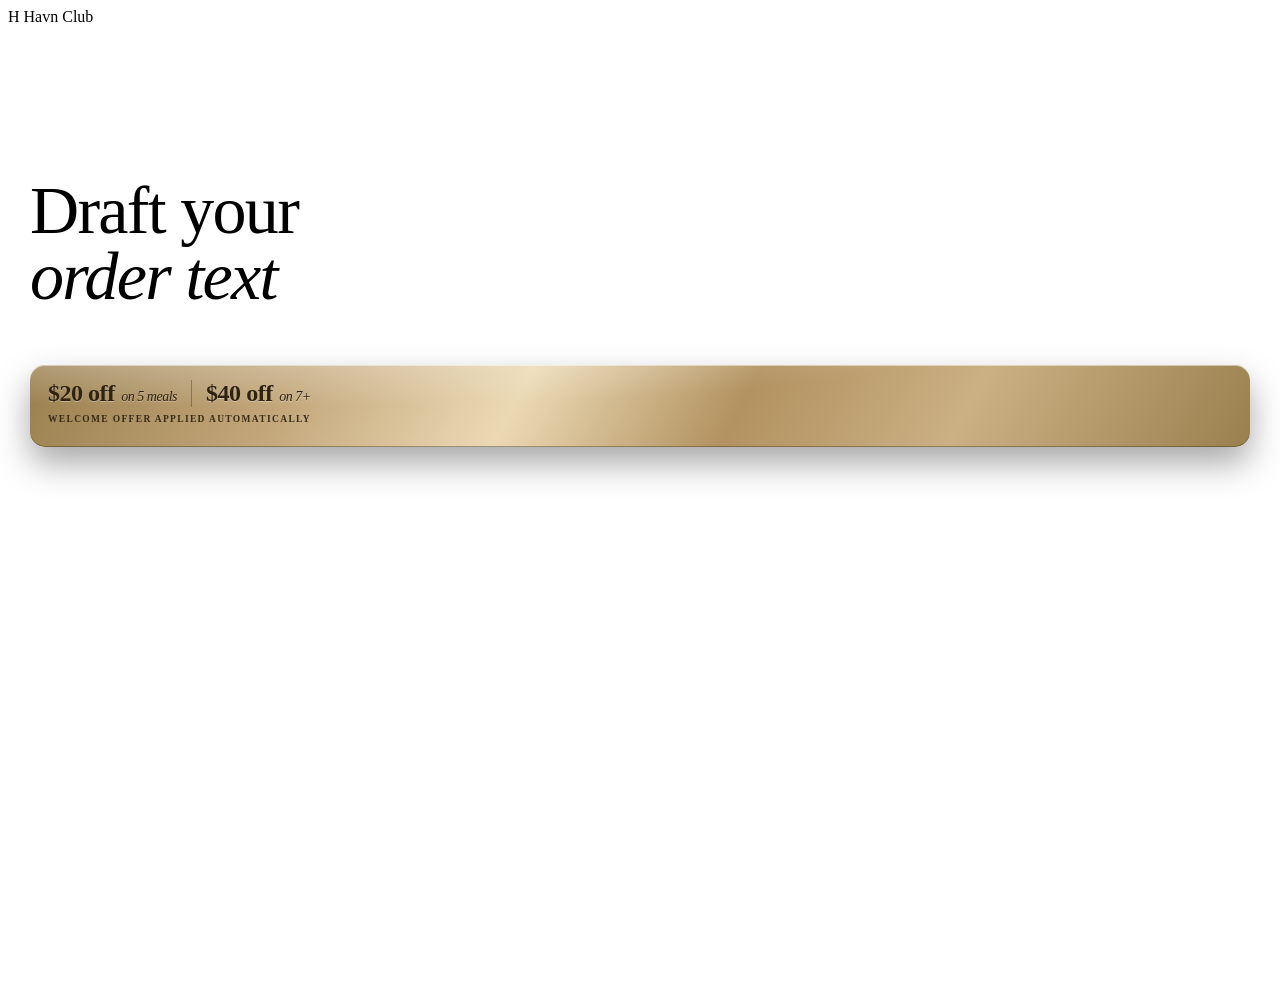
==== commit f5e3d4f9: "fix(cities): run Miami/Phoenix on Havn OS only (H11 hazards) - cities.html drops havnclub.com/hybrid" ====
--- a/cities.html
+++ b/cities.html
@@ -20,7 +20,6 @@
 <link rel="stylesheet" href="/simple.css">
 <link rel="stylesheet" href="/dinner-offer.css">
 <link rel="stylesheet" href="/inactive-credit.css">
-<script src="https://havnclub.com/hybrid/tracking.js"></script>
 </head>
 <body class="menu-page m-menu-checking">
 <div id="root">
@@ -311,13 +310,11 @@
 <script src="/menu-link.js"></script>
 <script src="/config.js"></script>
 <script src="/intake.js"></script>
-<script src="https://havnclub.com/main-tasting/tracking.js"></script>
 <script src="/pricing.js"></script>
 <script src="/inactive-credit.js"></script>
 <script src="/dinner-offer.js"></script>
 <script src="/previous-menu.js"></script>
 <script src="/cities.js"></script>
-<script src="/menu.js"></script>
 </div>
 </body>
 </html>
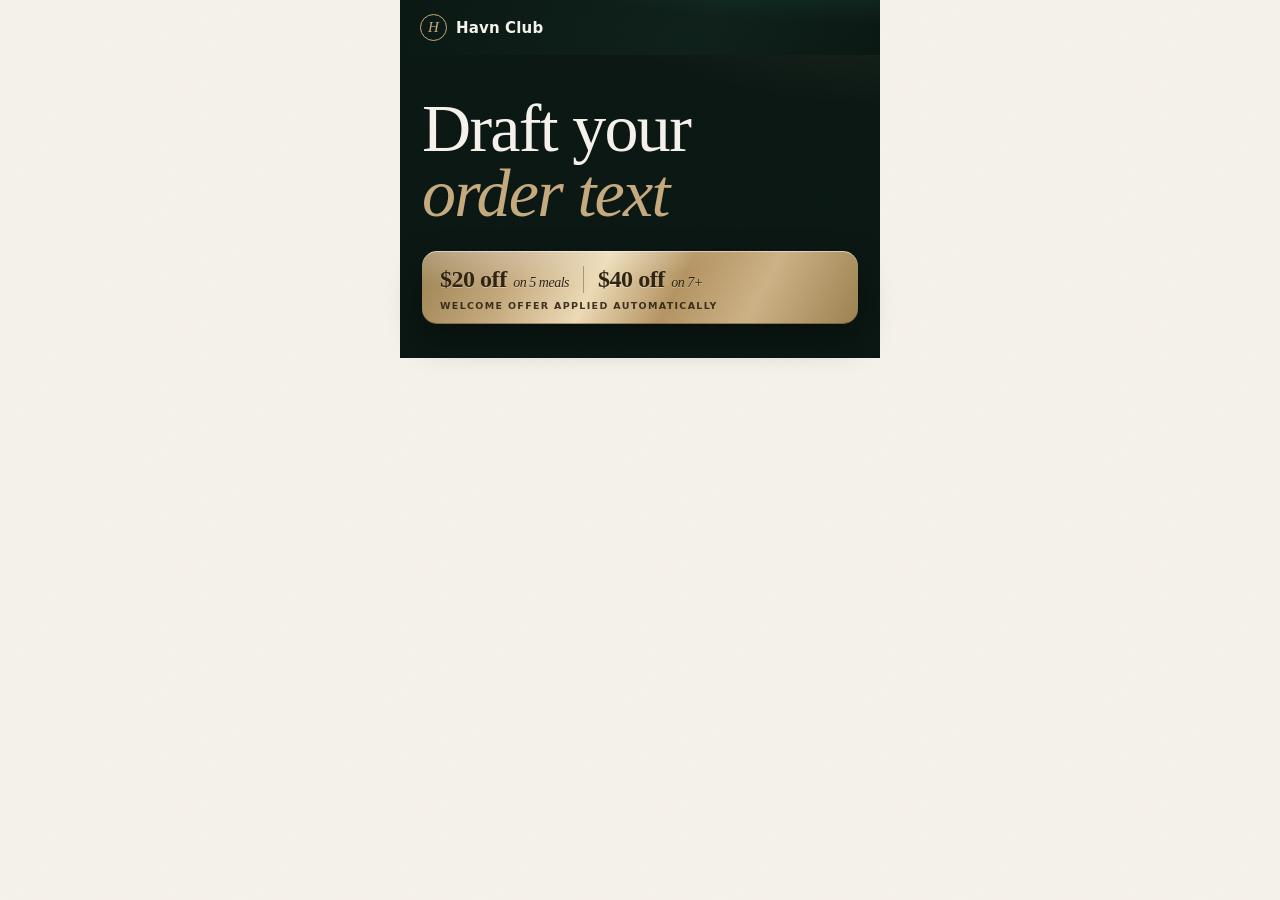
==== commit 158908a5: "Add image previews to OS city menu links" ====
--- a/cities.html
+++ b/cities.html
@@ -4,6 +4,14 @@
 <meta charset="utf-8">
 <meta name="viewport" content="width=device-width, initial-scale=1">
 <title>Havn Club — This week's menu</title>
+<meta property="og:title" content="Havn Club - Weekly Menu">
+<meta property="og:description" content="Explore this week's chef-made Havn menu and choose your meals.">
+<meta property="og:image" content="https://menu.havnclub.com/menu-preview.jpg">
+<meta property="og:type" content="website">
+<meta property="og:site_name" content="Havn Club">
+<meta name="twitter:card" content="summary_large_image">
+<meta name="twitter:title" content="Havn Club - Weekly Menu">
+<meta name="twitter:image" content="https://menu.havnclub.com/menu-preview.jpg">
 <link rel="icon" href="data:image/svg+xml,%3Csvg xmlns='http://www.w3.org/2000/svg' viewBox='0 0 32 32'%3E%3Ccircle cx='16' cy='16' r='15' fill='%230A1612'/%3E%3Ccircle cx='16' cy='16' r='11.5' fill='none' stroke='%23C4A87C' stroke-width='1.4'/%3E%3Ctext x='16' y='21.5' text-anchor='middle' font-family='Georgia,serif' font-style='italic' font-size='15' fill='%23C4A87C'%3EH%3C/text%3E%3C/svg%3E">
 <style>
 @font-face{font-family:'Cormorant Garamond';src:url('/assets/fonts/cormorant-latin-400-normal.woff2') format('woff2');font-style:normal;font-weight:400;font-display:swap}
--- a/style.css
+++ b/style.css
@@ -0,0 +1,1868 @@
+/* ═══════════════════════════════════════════════════════════════
+   HAVN · "A week, in messages" — design-lab experiment
+   The conversation IS the page: Havn opens with the how-it-works
+   story, ghost replies carry the rest. Forest field, cream paper,
+   brass foil. Mobile-first at 402 × 874; sanity at 320.
+   ═══════════════════════════════════════════════════════════════ */
+
+:root {
+  --forest: #0A1612;
+  --forest-2: #0E1F19;
+  --forest-3: #16281F;
+  --cream: #F5F1EA;
+  --cream-2: #EFE9DF;
+  --paper: #FBF8F1;
+  --brass: #C4A87C;
+  --brass-2: #A89060;
+  --brass-ink: #7A6540;
+  --charcoal: #1C1C1A;
+  --ink-soft: #5C5A55;
+  --cream-dim: rgba(245, 241, 234, 0.62);
+  --hairline-dark: rgba(196, 168, 124, 0.28);
+  --hairline-light: #DCD5C9;
+  --blue: #4E95FF;
+  --blue-deep: #2570EA;
+  --blue-ghost: #A9CDFF;
+  --serif: 'Cormorant Garamond', Georgia, serif;
+  --sans: 'DM Sans', system-ui, sans-serif;
+  --ease-out: cubic-bezier(0.19, 1, 0.22, 1);
+  --ease-spring: cubic-bezier(0.34, 1.45, 0.44, 1);
+}
+
+* { margin: 0; padding: 0; box-sizing: border-box; }
+
+/* THE DECK. The page itself never scrolls — sections are slides on a
+   transformed rail inside a fixed box. This is what makes a slide
+   exactly the visible screen: `100svh` sections were sized to the
+   small viewport (Safari's toolbar OUT) while the visitor scrolls
+   with it collapsed, so every section was ~160px shorter than the
+   screen and could never look snapped. --vh is measured from the
+   visual viewport in JS; with no page scroll the browser chrome
+   never changes state, so it is measured once and stays honest. */
+/* SCOPED to the deck page. style.css is shared with menu.html, which
+   is an ordinary scrolling document — an unscoped `overflow: hidden`
+   here clamps the menu to one screen and buries the whole menu below
+   the fold. */
+html.deck, html.deck body {
+  height: 100%;
+  overflow: hidden;
+  overscroll-behavior: none;
+}
+
+body {
+  background: var(--forest);
+  color: var(--cream);
+  font-family: var(--sans);
+  -webkit-font-smoothing: antialiased;
+  overflow-x: hidden;
+}
+
+#deck {
+  position: fixed;
+  inset: 0;
+  height: var(--vh, 100svh);
+  overflow: hidden;
+  z-index: 1;
+}
+
+#rail {
+  position: absolute;
+  inset: 0;
+  will-change: transform;
+  transform: translate3d(0, 0, 0);
+}
+
+/* slides stack down the rail; JS sets --i per slide */
+.slide {
+  position: absolute;
+  left: 0; right: 0;
+  top: 0;
+  height: var(--vh, 100svh);
+  transform: translate3d(0, calc(var(--i, 0) * var(--vh, 100svh)), 0);
+}
+
+/* the tail card is a SHEET over the offer slide, not a slide of its
+   own: it stops short so the offer label stays visible behind it */
+.sheet {
+  position: absolute;
+  left: 0; right: 0;
+  top: 0;
+  /* exactly the area it will occupy at rest, so its contents are sized
+     to what the visitor actually sees under the offer label */
+  height: calc(var(--vh, 100svh) - var(--sheet-rest, 132px));
+  z-index: 5;
+  will-change: transform;
+  transform: translate3d(0, var(--vh, 100svh), 0); /* parked off-screen */
+}
+
+a { color: inherit; text-decoration: none; }
+button { font: inherit; color: inherit; background: none; border: 0; cursor: pointer; }
+
+/* page column — designed for phones, politely centered elsewhere */
+#root { display: block; }
+.act, .ticker, .foot { width: 100%; }
+body > #root > * { max-width: 480px; margin-left: auto; margin-right: auto; }
+#root > .grain { max-width: none; }
+/* full-screen backdrops: a click beside the column must still close the sheet */
+#root > .m-sheet-backdrop, #root > .m-pend-backdrop { max-width: none; }
+
+/* ── film grain over everything ─────────────────────────────── */
+.grain {
+  position: fixed;
+  inset: 0;
+  width: 100%;
+  height: 100%;
+  pointer-events: none;
+  z-index: 60;
+  opacity: 0.32;
+  mix-blend-mode: soft-light;
+  /* the -50%/200% box blended 2.4 viewports of noise (7.6 Mpx at
+     DPR 3) and was re-rasterised whenever anything under it moved.
+     The tile is uniform, so a 1:1 fixed box is pixel-identical —
+     and on its own compositor layer Safari blends a static texture
+     on the GPU instead of repainting it. */
+  transform: translateZ(0);
+  will-change: transform;
+  backface-visibility: hidden;
+  contain: layout paint style;
+  background-image: url("data:image/svg+xml,%3Csvg xmlns='http://www.w3.org/2000/svg' width='240' height='240'%3E%3Cfilter id='n'%3E%3CfeTurbulence type='fractalNoise' baseFrequency='0.9' numOctaves='2'/%3E%3C/filter%3E%3Crect width='240' height='240' filter='url(%23n)' opacity='0.6'/%3E%3C/svg%3E");
+}
+
+/* anything scrolled out of view stops animating — 30 bobbing shelf
+   cards and the ticker were burning compositor time behind the
+   conversation */
+.parked, .parked * { animation-play-state: paused !important; }
+
+/* ── top bar ────────────────────────────────────────────────── */
+.topbar {
+  position: fixed;
+  top: 0; left: 50%;
+  transform: translateX(-50%);
+  width: 100%; max-width: 480px;
+  z-index: 50;
+  display: flex; align-items: center; gap: 9px;
+  padding: 14px 20px;
+  transition: background 0.4s ease, backdrop-filter 0.4s ease;
+}
+.topbar.solid {
+  /* Match the landing hero: an opaque, deep forest base with a restrained
+     living-green lift, never a washed-out transparent overlay on cream. */
+  background:
+    radial-gradient(120% 150% at 100% -45%, rgba(27, 94, 64, 0.34), transparent 58%),
+    linear-gradient(118deg, var(--forest) 0%, var(--forest-2) 62%, var(--forest) 100%);
+  backdrop-filter: blur(14px);
+  -webkit-backdrop-filter: blur(14px);
+}
+.topbar-mark {
+  display: flex; align-items: center; justify-content: center;
+  width: 27px; height: 27px;
+  border: 1px solid var(--brass);
+  border-radius: 50%;
+  font-family: var(--serif); font-style: italic;
+  color: var(--brass); font-size: 15px;
+}
+.topbar-name { font-weight: 700; font-size: 15px; letter-spacing: 0.01em; }
+
+/* ── shared act scaffolding ─────────────────────────────────── */
+.act { position: relative; padding: 92px 22px; }
+
+.act-label {
+  display: flex; align-items: center; gap: 12px;
+  font-size: 11px; font-weight: 700;
+  letter-spacing: 0.22em; text-transform: uppercase;
+  margin-bottom: 40px;
+  white-space: nowrap;
+}
+.act-label::after { content: ""; flex: 1; height: 1px; }
+
+/* reveal primitive */
+.rev {
+  opacity: 0;
+  transform: translateY(26px);
+  filter: blur(5px);
+  transition: opacity 0.9s var(--ease-out), transform 0.9s var(--ease-out), filter 0.9s var(--ease-out);
+}
+.rev.on { opacity: 1; transform: none; filter: none; }
+
+/* ═══════════ ACT I · HERO — the conveyor scene ═══════════
+   Pinned: the wrap gives the scene its scroll span; the hero
+   holds the screen while the belt drifts and the spec rows
+   draw themselves in. */
+/* sections are 100vh steps: the stepper (main.js) moves exactly one
+   section per gesture — no scrub spans anywhere */
+.hero {
+  position: relative;
+  height: 100%;
+  display: flex; flex-direction: column;
+  justify-content: flex-start;
+  padding: 104px 0 58px;
+  overflow: hidden;
+  background:
+    radial-gradient(120% 90% at 85% -10%, rgba(196, 168, 124, 0.14), transparent 55%),
+    radial-gradient(140% 100% at 0% 110%, rgba(27, 94, 64, 0.35), transparent 60%),
+    var(--forest);
+}
+
+.hero-eyebrow {
+  margin: 0 22px 16px;
+  font-size: 11px; font-weight: 700;
+  letter-spacing: 0.26em; text-transform: uppercase;
+  color: var(--brass);
+  animation: rise 1.2s var(--ease-out) 0.15s both;
+}
+
+.hero-title { margin: 0 22px; font-weight: 500; }
+.hero-word {
+  display: block;
+  font-family: var(--serif);
+  font-size: clamp(66px, 24vw, 98px);
+  line-height: 0.88;
+  letter-spacing: -0.03em;
+  color: var(--cream);
+  animation: blurIn 1.6s var(--ease-out) 0.25s both;
+}
+.hero-line {
+  display: block;
+  font-family: var(--serif);
+  font-size: clamp(27px, 9.2vw, 38px);
+  line-height: 1.12;
+  letter-spacing: -0.01em;
+  color: var(--brass);
+  margin-top: 10px;
+  animation: blurIn 1.6s var(--ease-out) 0.55s both;
+}
+
+/* the conveyor — cream cards riding a slow belt through the dark.
+   Whole cards enter and leave; nothing fades, nothing is clipped
+   mid-name. Scroll throws velocity into the drift. */
+.hero-belt {
+  width: 100%;
+  overflow: hidden;
+  margin-top: auto;
+  padding: 16px 0 18px;
+  perspective: 900px;
+  animation: rise 1.2s var(--ease-out) 0.75s both;
+}
+.hero-belt-track {
+  display: flex;
+  gap: 12px;
+  width: max-content;
+  will-change: transform;
+  transform-style: preserve-3d;
+  padding-left: 6px;
+}
+.bcard {
+  width: 148px;
+  flex-shrink: 0;
+  border-radius: 15px;
+  overflow: hidden;
+  background: var(--paper);
+  box-shadow: 0 22px 34px rgba(0, 0, 0, 0.42);
+}
+.bcard-v0 { transform: translateY(2px) rotate(-2.2deg) rotateY(6deg); }
+.bcard-v1 { transform: translateY(14px) rotate(1.8deg) rotateY(-5deg); box-shadow: 0 26px 40px rgba(0, 0, 0, 0.46); }
+.bcard-v2 { transform: translateY(6px) rotate(-0.8deg) rotateY(4deg); }
+.bcard-v3 { transform: translateY(17px) rotate(2.4deg) rotateY(-6deg); box-shadow: 0 28px 42px rgba(0, 0, 0, 0.48); }
+.bcard-v4 { transform: translateY(9px) rotate(-1.6deg) rotateY(5deg); }
+.bcard-photo { width: 100%; height: 100px; background-size: cover; background-position: 50%; }
+.bcard-body { display: flex; flex-direction: column; gap: 2px; padding: 8px 11px 10px; }
+.bcard-tag {
+  letter-spacing: 0.1em; text-transform: uppercase;
+  font-weight: 700; color: var(--brass-ink); font-size: 9px; line-height: 12px;
+}
+.bcard-name {
+  font-family: var(--serif); font-weight: 600;
+  color: var(--charcoal); font-size: 15.5px; line-height: 17px;
+}
+
+/* the house facts as a spec sheet — the whole stack is visible
+   from the start as a gradient (top solid, fading toward the
+   bottom); each row solidifies in turn as the scene plays, and
+   scrolling accelerates the ink. */
+.hero-spec {
+  display: flex; flex-direction: column; gap: 13px;
+  margin: 16px 22px auto;
+}
+.spec-row {
+  display: flex; align-items: center; gap: 12px;
+}
+.spec-row span {
+  flex-shrink: 0;
+  font-size: 11.5px; font-weight: 700;
+  letter-spacing: 0.18em; text-transform: uppercase;
+  color: var(--cream);
+}
+.spec-row i {
+  flex: 1;
+  height: 1px;
+  background: linear-gradient(90deg, var(--brass), rgba(196, 168, 124, 0.25));
+}
+
+.hero-cue {
+  position: absolute;
+  bottom: 26px; left: 22px;
+  display: flex; align-items: center; gap: 10px;
+  animation: rise 1.2s var(--ease-out) 1.5s both;
+}
+.hero-cue-line {
+  width: 44px; height: 1px;
+  background: var(--brass);
+  transform-origin: left;
+  animation: cueStretch 2.4s var(--ease-out) infinite;
+}
+.hero-cue-text {
+  font-size: 10px; font-weight: 700;
+  letter-spacing: 0.24em; text-transform: uppercase;
+  color: var(--cream-dim);
+}
+
+@keyframes blurIn {
+  from { opacity: 0; filter: blur(22px); transform: translateY(14px); }
+  to { opacity: 1; filter: blur(0); transform: none; }
+}
+@keyframes rise {
+  from { opacity: 0; transform: translateY(18px); }
+  to { opacity: 1; transform: none; }
+}
+@keyframes dotPulse {
+  0%, 60%, 100% { opacity: 0.35; transform: translateY(0); }
+  30% { opacity: 1; transform: translateY(-3px); }
+}
+@keyframes cueStretch {
+  0%, 100% { transform: scaleX(0.45); opacity: 0.5; }
+  50% { transform: scaleX(1); opacity: 1; }
+}
+
+/* ═══════════ ACT II · THE CONVERSATION ═══════════
+   One pinned scene. The stamp sits at the top; the thread
+   assembles beneath it and scrolls inside its own window —
+   like a phone — while the page holds. */
+/* exactly one screen: the fence holds the page at this pin while
+   the conversation plays; the stepper steps in and out of it */
+.convo-scene {
+  position: relative;
+  height: 100%;
+  display: flex; flex-direction: column;
+  justify-content: flex-start;
+  /* the CTA dock sits UNDER the whole thread, never over it: the scene
+     reserves the dock's real measured height (--dock-space, set in JS
+     from its box + safe-area offset) so the thread window's BOX ends
+     above it. The old 96px guess inside the scroller was smaller than
+     the dock actually is, so replies slid underneath it. */
+  padding: 84px 22px var(--dock-space, 112px);
+  overflow: hidden;
+  background: linear-gradient(180deg, var(--forest) 0%, var(--forest-2) 60%, var(--forest-2) 100%);
+}
+
+/* messages used to be guillotined mid-word at the window's top edge,
+   which reads as a rendering fault. iMessage dissolves content under
+   its nav bar; this is the same fade, painted (not masked, which
+   would promote the scroller and repaint it every frame). */
+.convo-scene::before {
+  content: "";
+  position: absolute;
+  left: 0; right: 0; top: 0;
+  height: 124px;
+  z-index: 2;
+  pointer-events: none;
+  background: linear-gradient(180deg,
+    var(--forest) 0%, var(--forest) 66%, rgba(10, 22, 18, 0) 100%);
+}
+
+.scene-stamp {
+  font-size: 11px; font-weight: 600;
+  letter-spacing: 0.14em; text-transform: uppercase;
+  color: var(--cream-dim);
+  text-align: center;
+  margin-bottom: 18px;
+  flex-shrink: 0;
+  opacity: 0;
+  transform: translateY(8px);
+  transition: opacity 0.8s var(--ease-out), transform 0.8s var(--ease-out);
+}
+.scene-stamp.on { opacity: 1; transform: none; }
+
+/* the phone window: fixed height, thread scrolls inside it.
+   (No overscroll-behavior:contain here on purpose — once the thread
+   overflows, contain would trap gestures inside the window and the
+   visitor could never scroll on to the next section.) */
+.thread-window {
+  flex: 1;
+  min-height: 0;
+  display: flex;
+  flex-direction: column;
+  overflow-y: auto;
+  -webkit-overflow-scrolling: touch;
+  scrollbar-width: none;
+  contain: paint;
+  padding-bottom: 8px; /* the scene reserves the dock's space now */
+  /* we own this scroller's position; WebKit's scroll anchoring fights
+     the follower whenever a row grows (photos decoding) */
+  overflow-anchor: none;
+}
+.thread-window::-webkit-scrollbar { display: none; }
+/* the fence's receipt for a swallowed swipe — a short give against
+   the gesture, then a spring back (see holdTick in main.js) */
+.thread-window {
+  transition: transform 0.26s var(--ease-spring);
+}
+.thread-window.nudge {
+  transform: translateY(-9px);
+  transition: transform 0.11s cubic-bezier(0.3, 0, 0.2, 1);
+}
+/* iMessage anchoring: short threads sit at the BOTTOM of the window
+   (the spacer soaks up the empty space above); new messages push
+   older ones up */
+.thread-spacer { flex: 1 0 0; }
+.thread-window > .thread, .thread-window > .replies,
+.thread-window > .convo-coda, .thread-window > .thread-hold { flex-shrink: 0; }
+.thread-hold { height: 0; }
+
+.thread { display: flex; flex-direction: column; }
+
+/* A message arrival is compositor-only.
+   The row takes its FINAL height the instant it is inserted — the
+   old grid-template-rows 0fr→1fr animated LAYOUT inside a scroller,
+   reflowing the whole thread (and every open message) 60× per
+   arrival, while the bubble's padding+margin snapped 27px in one
+   frame. Layout and compositor desynced; that was the "popping".
+   The push the eye reads as the thread growing is now the follower
+   gliding the window down — which is what a real phone does. */
+.tmsg {
+  display: flex;
+  flex-direction: column;
+  align-items: flex-start;
+}
+/* A row that has not arrived yet occupies NOTHING. Un-mounted rows
+   used to sit in the flow at full height while invisible, so the
+   thread anchored to the bottom of RESERVED space and the visible
+   bubbles floated near the top of an empty screen. main.js mounts a
+   row (one layout pass) at the moment it reveals. */
+.tmsg:not(.mounted), .convo-coda:not(.mounted) { display: none; }
+
+.bubble {
+  opacity: 0;
+  transform: translateY(14px) scale(0.94);
+  transform-origin: 0 100%;  /* grows out of the sender's corner */
+  /* background/colour are in the transition so the typing pill can
+     CROSS-FADE into the message bubble it becomes — the box itself
+     grows in one layout pass (never animated: that was the jank) */
+  transition: opacity 0.34s var(--ease-out), transform 0.52s var(--ease-spring),
+              background-color 0.24s ease, color 0.24s ease, border-color 0.24s ease;
+  font-size: 17.5px;
+  line-height: 25px;
+  border-radius: 22px;
+  /* final box from the start — nothing about the box may snap */
+  padding: 14px 17px;
+  margin-bottom: 14px;
+}
+.tmsg.show .bubble { opacity: 1; transform: none; }
+/* promoted only while it is actually arriving */
+.tmsg.arriving .bubble { will-change: opacity, transform; }
+
+.bubble.in {
+  align-self: flex-start;
+  width: fit-content;
+  max-width: 88%;
+  background: var(--cream);
+  color: var(--charcoal);
+  border-bottom-left-radius: 6px;
+}
+
+/* typing — three live dots in a quiet bubble */
+.tmsg.t-row .bubble { transition-duration: 0.26s; }
+.bubble.t-typing {
+  display: inline-flex; gap: 5px; align-items: center;
+  width: fit-content;
+  padding: 15px 17px;
+  background: var(--forest-3);
+  border: 1px solid rgba(245, 241, 234, 0.08);
+}
+.bubble.t-typing i {
+  width: 7px; height: 7px; border-radius: 50%;
+  background: var(--cream-dim);
+  animation: dotPulse 1.3s ease-in-out infinite;
+}
+.bubble.t-typing i:nth-child(2) { animation-delay: 0.18s; }
+.bubble.t-typing i:nth-child(3) { animation-delay: 0.36s; }
+
+/* media messages: the visual cards Havn sends.
+   No filter here — drop-shadow rasterises the card's alpha mask
+   into its own render surface and redoes it whenever anything
+   inside moves (the food strip drifts forever, the receipt slides,
+   the SVG draws). The shadow lives on .vc as a box-shadow instead:
+   same silhouette, a shape the compositor already knows. */
+.bubble.media {
+  align-self: flex-start;
+  width: fit-content;
+  max-width: 100%;
+  padding: 0;
+  background: transparent;
+}
+
+/* the in-thread CTA is a bare <a>, not a .bubble — give it the
+   same arrival so it doesn't pop */
+.tmsg > .t-cta {
+  opacity: 0;
+  transform: translateY(14px) scale(0.94);
+  transform-origin: 0 100%;
+  transition: opacity 0.34s var(--ease-out), transform 0.52s var(--ease-spring);
+}
+.tmsg.show > .t-cta { opacity: 1; transform: none; }
+.tmsg.show > .t-cta:active { transform: scale(0.96); }
+
+.vc {
+  background: var(--paper);
+  color: var(--charcoal);
+  border-radius: 20px 20px 20px 6px;
+  overflow: hidden;
+  width: min(86vw, 348px);
+  box-shadow: 0 16px 30px rgba(0, 0, 0, 0.38);
+}
+
+.v-head {
+  font-size: 9.5px; font-weight: 700;
+  letter-spacing: 0.18em; text-transform: uppercase;
+  color: var(--ink-soft);
+  text-align: center;
+  padding-bottom: 10px;
+  border-bottom: 1px dashed var(--hairline-light);
+  margin-bottom: 12px;
+}
+
+/* ── visual · the weekly rhythm draws itself ── */
+.v-week { padding: 18px 10px 12px; }
+.v-week svg { display: block; width: 100%; height: auto; }
+.rl-path {
+  fill: none;
+  stroke: var(--brass);
+  stroke-width: 2;
+  stroke-linecap: round;
+  stroke-dasharray: 1;
+  stroke-dashoffset: 1;
+  transition: stroke-dashoffset 1.9s cubic-bezier(0.4, 0, 0.2, 1) 0.15s;
+}
+.land .rl-path { stroke-dashoffset: 0; }
+.rl-dot { fill: var(--brass); opacity: 0; transition: opacity 0.4s ease; }
+.rl-day {
+  font-family: var(--serif); font-weight: 600; font-size: 17px;
+  fill: var(--charcoal);
+  opacity: 0; transition: opacity 0.5s ease;
+}
+.rl-sub {
+  font-family: var(--sans); font-weight: 700; font-size: 8.5px;
+  letter-spacing: 0.1em; text-transform: uppercase;
+  fill: var(--brass-ink);
+  opacity: 0; transition: opacity 0.5s ease;
+}
+.land .d1 { opacity: 1; transition-delay: 0.5s; }
+.land .d2 { opacity: 1; transition-delay: 1.0s; }
+.land .d3 { opacity: 1; transition-delay: 1.5s; }
+.rl-dot.d1 { transition-delay: 0.45s; }
+.rl-dot.d2 { transition-delay: 0.95s; }
+.rl-dot.d3 { transition-delay: 1.45s; }
+.v-week-foot {
+  text-align: right;
+  font-family: var(--serif);
+  font-size: 14.5px;
+  color: var(--brass-ink);
+  padding: 2px 8px 4px;
+  opacity: 0; transform: translateY(6px);
+  transition: opacity 0.6s var(--ease-out) 2s, transform 0.6s var(--ease-out) 2s;
+}
+.land .v-week-foot { opacity: 1; transform: none; }
+
+/* ── visual · the honest receipt PRINTS out of a message ──
+   Header bubble carries the slot; the paper pushes out of it
+   one line at a time. */
+/* the receipt is two shaped pieces, so it shadows per piece
+   (.v-print-paper already carries its own) */
+.v-print {
+  width: min(78vw, 296px);
+  background: transparent;
+  border-radius: 0;
+  overflow: visible;
+  box-shadow: none;
+}
+.v-print-head {
+  position: relative;
+  z-index: 2;
+  background: var(--paper);
+  border-radius: 20px 20px 20px 6px;
+  padding: 13px 15px 12px;
+  box-shadow: 0 14px 26px rgba(0, 0, 0, 0.34);
+}
+.v-print-brand {
+  font-size: 9.5px; font-weight: 700;
+  letter-spacing: 0.18em; text-transform: uppercase;
+  color: var(--ink-soft);
+  text-align: center;
+  margin-bottom: 10px;
+}
+.v-print-slot {
+  position: relative;
+  width: 84%;
+  margin: 0 auto;
+  height: 10px;
+  border-radius: 6px;
+  background: linear-gradient(180deg, #1D3129, #0C1A15);
+  border: 1px solid rgba(196, 168, 124, 0.45);
+}
+/* inset, so it reads as a machined printer slot. Full-bleed at 6% it
+   was a heavy black bar across the header and scanned as a stray
+   scrollbar rather than as part of the object. */
+.v-print-slot i {
+  position: absolute;
+  left: 14%; right: 14%; top: 50%;
+  height: 2px;
+  transform: translateY(-50%);
+  background: #050B09;
+  border-radius: 1px;
+  box-shadow: 0 1px 0 rgba(196, 168, 124, 0.22);
+}
+.v-print-slot.pulse::after {
+  content: "";
+  position: absolute; inset: -2px;
+  border-radius: 8px;
+  box-shadow: 0 0 20px rgba(196, 168, 124, 0.65);
+  animation: slotPulse 0.4s ease-out both;
+}
+@keyframes slotPulse { from { opacity: 1; } to { opacity: 0; } }
+
+.v-print-window {
+  position: relative;
+  overflow: hidden;
+  width: calc(100% - 22px);
+  margin: -6px auto 0;
+  padding-top: 6px;
+}
+.v-print-paper {
+  position: relative;
+  background: var(--paper);
+  color: var(--charcoal);
+  padding: 12px 14px 20px;
+  transform: translateY(-97%);
+  transition: transform 0.45s var(--ease-out);
+  will-change: transform;
+  box-shadow: 0 18px 36px rgba(0, 0, 0, 0.4);
+  clip-path: polygon(0 0, 100% 0, 100% calc(100% - 7px),
+    95% 100%, 90% calc(100% - 7px), 85% 100%, 80% calc(100% - 7px),
+    75% 100%, 70% calc(100% - 7px), 65% 100%, 60% calc(100% - 7px),
+    55% 100%, 50% calc(100% - 7px), 45% 100%, 40% calc(100% - 7px),
+    35% 100%, 30% calc(100% - 7px), 25% 100%, 20% calc(100% - 7px),
+    15% 100%, 10% calc(100% - 7px), 5% 100%, 0 calc(100% - 7px));
+}
+.v-print-paper [data-l] {
+  opacity: 0;
+  transform: translateY(5px);
+  transition: opacity 0.35s var(--ease-out), transform 0.35s var(--ease-out);
+}
+.v-print-paper [data-l].printed { opacity: 1; transform: none; }
+
+.v-print-price { display: flex; align-items: baseline; gap: 10px; }
+.v-print-price b {
+  font-family: var(--serif); font-weight: 500;
+  font-size: 52px; line-height: 0.9; letter-spacing: -0.03em;
+}
+.v-print-price i {
+  font-family: var(--serif); font-style: italic;
+  font-size: 14.5px; line-height: 1.2;
+  color: var(--brass-ink);
+}
+.v-print-lines { list-style: none; margin-top: 9px; }
+.v-print-lines li {
+  display: flex; align-items: baseline; gap: 8px;
+  padding: 6px 0;
+  font-size: 12.5px;
+}
+.v-print-lines li span { color: var(--ink-soft); }
+.v-print-lines li i { flex: 1; border-bottom: 1px dotted var(--hairline-light); }
+.v-print-lines li b { font-family: var(--serif); font-weight: 600; font-size: 18px; color: #1B5E40; }
+.v-print-foot {
+  margin-top: 8px;
+  padding-top: 9px;
+  border-top: 1px dashed var(--hairline-light);
+  text-align: center;
+  font-size: 9.5px; font-weight: 700;
+  letter-spacing: 0.14em; text-transform: uppercase;
+  color: var(--ink-soft);
+}
+/* struck AFTER the total, across the dashed foot — at top:30% it
+   landed straight on the Delivery "$0" and multiply-blended the
+   figure into mud */
+.v-print-stamp {
+  position: absolute;
+  /* the only real whitespace on the paper: right of the $25 headline.
+     top:30% put it on the Delivery "$0"; the foot line is no better
+     (it buried "you pay only after you confirm"). */
+  right: 10px; top: 12px; bottom: auto;
+  font-family: var(--serif); font-weight: 600;
+  font-size: 12.5px; line-height: 1.05;
+  text-align: center; text-transform: uppercase;
+  letter-spacing: 0.04em;
+  color: #B0443A;
+  border: 2px solid #B0443A;
+  border-radius: 7px;
+  padding: 6px 8px;
+  mix-blend-mode: multiply;
+  opacity: 0;
+  transform: rotate(-9deg) scale(2.1);
+  transition: opacity 0.25s ease-out, transform 0.3s cubic-bezier(0.2, 1.6, 0.4, 1);
+}
+.v-print-stamp.stamped { opacity: 0.85; transform: rotate(-9deg) scale(1); }
+
+/* ── visual · the food strip drifts past ── */
+.v-food { display: block; }
+.v-food-strip { overflow: hidden; }
+.v-food-track {
+  display: flex;
+  width: max-content;
+  animation: foodDrift 26s linear infinite;
+}
+.v-food-track span {
+  width: 118px; height: 94px;
+  flex-shrink: 0;
+  background-size: cover;
+  background-position: 50%;
+}
+@keyframes foodDrift { to { transform: translateX(-50%); } }
+.v-food-chips {
+  display: flex; flex-wrap: wrap; align-items: center; gap: 7px;
+  padding: 11px 13px 0;
+  font-size: 9px; font-weight: 700;
+  letter-spacing: 0.12em; text-transform: uppercase;
+  color: #2D4A3E;
+  opacity: 0; transform: translateY(6px);
+  transition: opacity 0.55s var(--ease-out) 0.35s, transform 0.55s var(--ease-out) 0.35s;
+}
+.land .v-food-chips { opacity: 1; transform: none; }
+.v-food-chips i { color: var(--brass); font-style: normal; font-size: 9px; }
+.v-food-more {
+  padding: 8px 13px 13px;
+  font-size: 13px; font-weight: 700;
+  color: #1B5E40;
+  opacity: 0;
+  transition: opacity 0.55s var(--ease-out) 0.7s;
+}
+.land .v-food-more { opacity: 1; }
+
+/* ── visual · delivery windows ── */
+.v-win { padding: 15px 16px 14px; }
+.v-win-row {
+  display: flex; align-items: baseline; gap: 9px;
+  padding: 8px 0;
+  opacity: 0; transform: translateX(-10px);
+  transition: opacity 0.45s var(--ease-out), transform 0.45s var(--ease-out);
+}
+.land .v-win-row { opacity: 1; transform: none; }
+.land .v-win-row:nth-of-type(1) { transition-delay: 0.2s; }
+.land .v-win-row:nth-of-type(2) { transition-delay: 0.4s; }
+.land .v-win-row:nth-of-type(3) { transition-delay: 0.6s; }
+.v-win-row + .v-win-row { border-top: 1px dashed var(--hairline-light); }
+.v-win-row b { font-family: var(--serif); font-weight: 600; font-size: 21px; }
+.v-win-row span {
+  font-size: 10px; font-weight: 700;
+  letter-spacing: 0.12em; text-transform: uppercase;
+  color: var(--brass-ink);
+}
+.v-win-row i { flex: 1; border-bottom: 1px dotted var(--hairline-light); }
+.v-win-row em {
+  font-style: normal;
+  display: flex; align-items: center; justify-content: center;
+  width: 20px; height: 20px;
+  border-radius: 50%;
+  background: var(--brass);
+  color: var(--forest);
+  font-size: 11px; font-weight: 700;
+  align-self: center;
+  transform: scale(0);
+  transition: transform 0.4s var(--ease-spring) 0.95s;
+}
+.land .v-win-row em { transform: scale(1); }
+.v-win-foot {
+  margin-top: 10px;
+  padding-top: 10px;
+  border-top: 1px dashed var(--hairline-light);
+  text-align: center;
+  font-size: 10px; font-weight: 700;
+  letter-spacing: 0.13em; text-transform: uppercase;
+  color: var(--ink-soft);
+  opacity: 0;
+  transition: opacity 0.5s var(--ease-out) 1.15s;
+}
+.land .v-win-foot { opacity: 1; }
+
+/* ── visual · the fine print strikes itself out ── */
+.v-fine { padding: 16px 16px 18px; }
+.v-fine-line {
+  padding: 7px 0;
+  font-size: 15.5px;
+  color: var(--ink-soft);
+  width: fit-content;
+  position: relative;
+  opacity: 0;
+  transition: opacity 0.4s var(--ease-out), color 0.4s ease;
+}
+.land .v-fine-line { opacity: 1; }
+.land .v-fine-line:nth-of-type(1) { transition-delay: 0.15s; }
+.land .v-fine-line:nth-of-type(2) { transition-delay: 0.35s; }
+.land .v-fine-line:nth-of-type(3) { transition-delay: 0.55s; }
+.v-fine-line span { position: relative; }
+.v-fine-line span::after {
+  content: "";
+  position: absolute;
+  left: -2px; right: 100%;
+  top: 54%;
+  height: 1.5px;
+  background: #B0443A;
+  transition: right 0.35s var(--ease-out);
+}
+.land .v-fine-line:nth-of-type(1) span::after { right: -2px; transition-delay: 0.75s; }
+.land .v-fine-line:nth-of-type(2) span::after { right: -2px; transition-delay: 0.95s; }
+.land .v-fine-line:nth-of-type(3) span::after { right: -2px; transition-delay: 1.15s; }
+.land .v-fine-line.struck { color: rgba(92, 90, 85, 0.55); }
+.v-fine-keep {
+  margin-top: 12px;
+  font-family: var(--serif); font-weight: 600;
+  font-size: 21px; line-height: 1.15;
+  color: var(--charcoal);
+  opacity: 0; transform: translateY(8px);
+  transition: opacity 0.6s var(--ease-out) 1.5s, transform 0.6s var(--ease-out) 1.5s;
+}
+.land .v-fine-keep { opacity: 1; transform: none; }
+.v-fine-keep em { color: var(--brass-ink); }
+
+/* ── visual · the concierge contact card ── */
+.v-card {
+  display: flex; align-items: center; gap: 13px;
+  padding: 15px 17px;
+}
+.v-card-ava {
+  display: flex; align-items: center; justify-content: center;
+  width: 46px; height: 46px;
+  flex-shrink: 0;
+  border: 1.5px solid var(--brass);
+  border-radius: 50%;
+  font-family: var(--serif); font-style: italic;
+  font-size: 24px;
+  color: var(--brass-ink);
+  transform: scale(0.4);
+  opacity: 0;
+  transition: opacity 0.4s ease 0.15s, transform 0.5s var(--ease-spring) 0.15s;
+}
+.land .v-card-ava { opacity: 1; transform: scale(1); }
+.v-card-meta { display: flex; flex-direction: column; gap: 2px; }
+.v-card-meta b { font-size: 15px; font-weight: 700; }
+.v-card-meta span { font-size: 11.5px; color: var(--ink-soft); }
+.v-card-meta b, .v-card-meta span {
+  opacity: 0; transform: translateX(-6px);
+  transition: opacity 0.45s var(--ease-out) 0.4s, transform 0.45s var(--ease-out) 0.4s;
+}
+.land .v-card-meta b, .land .v-card-meta span { opacity: 1; transform: none; }
+
+/* ── the visitor's side: ghost replies → sent bubbles ── */
+.replies { display: flex; flex-direction: column; align-items: flex-end; }
+.replies[hidden] { display: none; }
+
+.replies-label {
+  font-size: 9px; font-weight: 700;
+  letter-spacing: 0.2em; text-transform: uppercase;
+  color: var(--cream-dim);
+  margin: 2px 2px 8px;
+  opacity: 0; transform: translateY(8px);
+  transition: opacity 0.6s var(--ease-out) 0.05s, transform 0.6s var(--ease-out) 0.05s;
+}
+.replies.live .replies-label { opacity: 1; transform: none; }
+.replies-label.gone { opacity: 0; transition-delay: 0s; transition-duration: 0.25s; }
+
+.r-row {
+  display: grid;
+  grid-template-rows: 1fr;
+  justify-items: end;
+  width: 100%;
+  transition: opacity 0.26s ease;
+}
+.r-clip {
+  overflow: hidden;
+  min-height: 0;
+  display: flex; justify-content: flex-end;
+  max-width: 100%;
+}
+/* the unchosen drafts FADE and keep their space until the rack is
+   torn down in one pass. Collapsing each row to 0fr animated the
+   thread downward for 340ms — the tapped reply visibly sank before
+   the answer arrived, which is the one direction it must never go. */
+.r-row.gone { opacity: 0; pointer-events: none; }
+/* the unchosen drafts vanish before their rows finish collapsing —
+   a squeezed dashed border otherwise reads as a stray line under
+   the sent bubble */
+.r-row.gone .ghost {
+  opacity: 0;
+  border-color: transparent;
+  transition: opacity 0.1s ease, border-color 0.1s ease;
+}
+
+.r-row .ghost {
+  text-align: left;
+  max-width: 82%;
+  margin-bottom: 7px;
+  padding: 9px 13px;
+  font-size: 15px;
+  line-height: 20px;
+  border-radius: 18px 18px 5px 18px;
+  border: 1.5px dashed rgba(120, 170, 255, 0.55);
+  background: rgba(61, 139, 255, 0.08);
+  color: var(--blue-ghost);
+  opacity: 0;
+  transform: translateY(12px) scale(0.95);
+  transition: opacity 0.5s var(--ease-out), transform 0.55s var(--ease-spring),
+    background 0.35s ease, border-color 0.35s ease, color 0.35s ease;
+}
+.replies.live .ghost { opacity: 1; transform: none; }
+.r-row .ghost:focus-visible { outline: 2px solid var(--blue-ghost); outline-offset: 3px; }
+.r-row .ghost:disabled { cursor: default; }
+.r-row .ghost.sent {
+  border-style: solid;
+  border-color: transparent;
+  background: linear-gradient(135deg, var(--blue) 0%, var(--blue-deep) 100%);
+  color: #fff;
+  font-weight: 600;
+  opacity: 1;
+  transform: none;
+  box-shadow: 0 10px 26px rgba(37, 112, 234, 0.3);
+}
+
+/* a ghost row adopted into the thread keeps message spacing —
+   the extra top margin is the "separation" before each new
+   exchange begins */
+.r-row.inthread { margin-top: 18px; margin-bottom: 4px; }
+.r-row.inthread .ghost { margin-bottom: 10px; }
+
+/* the in-thread conversion button the concierge drops */
+.t-cta {
+  align-self: flex-start;
+  width: fit-content;
+  display: inline-flex; align-items: center;
+  min-height: 52px;
+  margin-bottom: 14px;
+  padding: 14px 24px;
+  border-radius: 20px 20px 20px 6px;
+  background: linear-gradient(135deg, var(--brass) 0%, #B29260 100%);
+  color: var(--forest);
+  font-weight: 700; font-size: 15.5px;
+  box-shadow: 0 12px 30px rgba(196, 168, 124, 0.3);
+  transition: transform 0.3s var(--ease-spring);
+}
+.t-cta:active { transform: scale(0.96); }
+
+.convo-coda {
+  margin: 16px 0 30px;
+  text-align: center;
+  font-family: var(--serif);
+  font-size: 21px;
+  color: var(--brass);
+  opacity: 0;
+  transform: translateY(12px);
+  transition: opacity 0.9s var(--ease-out) 0.3s, transform 0.9s var(--ease-out) 0.3s;
+}
+.convo-coda.show { opacity: 1; transform: none; }
+
+/* ═══════════ ACT III · THE WELCOME OFFER — coupon scene ═══════════
+   100svh of scene + 75svh of runway for the shelf card to pull over
+   the pinned coupon (one stepper step lands the shelf).
+   svh, NOT vh: every scene is sized in svh, and on iOS vh is the
+   LARGE viewport — mixing them put the shelf pin ~80px past the end
+   of the coupon scene, so the pins felt slippery on a phone and
+   nowhere else. */
+.offer-scene {
+  position: relative;
+  height: 100%;
+  display: flex; flex-direction: column;
+  justify-content: center;
+  padding: 84px 22px 26px;
+  overflow: hidden;
+  background:
+    radial-gradient(120% 80% at 100% 0%, rgba(196, 168, 124, 0.12), transparent 55%),
+    var(--forest);
+}
+.offer-label { color: var(--brass); }
+.offer-label::after { background: var(--hairline-dark); }
+
+.coupon-stage {
+  perspective: 1100px;
+  margin: 6px 0 0;
+}
+.coupon {
+  width: min(86vw, 346px);
+  aspect-ratio: 1.586;
+  margin: 0 auto;
+  will-change: transform;
+  transform: rotateX(26deg) rotateY(-26deg) scale(0.94);
+}
+.coupon-float {
+  position: relative;
+  width: 100%; height: 100%;
+  border-radius: 18px;
+  overflow: hidden;
+  display: flex; flex-direction: column; justify-content: space-between;
+  padding: 16px 18px;
+  background:
+    radial-gradient(130% 170% at 18% -25%, rgba(255, 255, 255, 0.38), transparent 45%),
+    linear-gradient(118deg, #9A7F4E 0%, #C4A87C 22%, #EBD9B4 40%, #B29260 58%, #CBB084 76%, #9A7F4E 100%);
+  box-shadow:
+    0 30px 60px rgba(0, 0, 0, 0.5),
+    inset 0 1px 0 rgba(255, 255, 255, 0.5),
+    inset 0 -1px 0 rgba(58, 44, 20, 0.4);
+  color: #2E2210;
+}
+.coupon-float.float { animation: couponFloat 5s ease-in-out infinite; }
+@keyframes couponFloat {
+  0%, 100% { transform: translateY(0); }
+  50% { transform: translateY(-7px); }
+}
+
+/* the light sweep across the metal — translateX % is relative to
+   the strip's own 34% width: -130% parks it off-left, +430%
+   clears the right edge */
+.coupon-shine {
+  position: absolute;
+  top: -20%; bottom: -20%;
+  left: 0;
+  width: 34%;
+  background: linear-gradient(100deg, transparent, rgba(255, 255, 255, 0.55) 50%, transparent);
+  transform: translateX(-130%) skewX(-18deg);
+  will-change: transform;
+  pointer-events: none;
+}
+
+.coupon-top {
+  display: flex; align-items: center; gap: 8px;
+  font-size: 10px; font-weight: 700;
+  letter-spacing: 0.2em; text-transform: uppercase;
+}
+.coupon-top .coupon-brand { font-family: var(--serif); font-style: italic; font-weight: 600; font-size: 15px; letter-spacing: 0.02em; text-transform: none; }
+.coupon-top i { font-style: normal; font-size: 9px; opacity: 0.7; }
+.coupon-top .coupon-kind { margin-left: auto; }
+
+.coupon-amounts {
+  display: flex; align-items: center; justify-content: center; gap: 16px;
+}
+.coupon-amt { display: flex; flex-direction: column; align-items: center; gap: 1px; }
+.coupon-amt b {
+  font-family: var(--serif);
+  font-weight: 600;
+  font-size: clamp(34px, 10.5vw, 42px);
+  line-height: 1;
+  letter-spacing: -0.02em;
+  text-shadow: 0 1px 0 rgba(255, 255, 255, 0.35);
+}
+.coupon-amt b span { display: inline-block; min-width: 1.12em; text-align: left; }
+.coupon-amt b i {
+  font-style: italic;
+  font-size: 0.52em;
+  font-weight: 500;
+  margin-left: 3px;
+  letter-spacing: 0;
+}
+.coupon-amt em { font-family: var(--serif); font-size: 13.5px; }
+.coupon-amt.landed b { animation: amtLand 0.45s var(--ease-spring) both; }
+@keyframes amtLand {
+  0% { transform: scale(1); }
+  40% { transform: scale(1.07); }
+  100% { transform: scale(1); }
+}
+.coupon-div { width: 1px; align-self: stretch; margin: 4px 0; background: rgba(46, 34, 16, 0.35); }
+
+.coupon-bottom {
+  display: flex; align-items: baseline; justify-content: space-between; gap: 10px;
+  font-size: 9.5px; font-weight: 700;
+  letter-spacing: 0.12em; text-transform: uppercase;
+}
+
+/* The offer's WORDS are just there. Only the gold card performs —
+   there is reading to do while the counters roll, and staging the copy
+   in behind them left the page half-empty on arrival. The standing
+   copy line under the coupon was cut in the Aug-3 copy pass, so the
+   CTAs carry the gap the line used to hold. */
+.offer-ctas {
+  display: flex; flex-direction: column; gap: 8px;
+  margin-top: 34px;
+}
+
+.cta-slim {
+  display: flex; flex-direction: column; align-items: center; gap: 1px;
+  padding: 9px 16px;
+  min-height: 48px;
+  justify-content: center;
+  border-radius: 14px;
+  text-align: center;
+  transition: transform 0.3s var(--ease-spring);
+}
+.cta-slim:active { transform: scale(0.97); }
+.cta-slim.primary {
+  background: linear-gradient(135deg, var(--brass) 0%, #B29260 100%);
+  box-shadow: 0 10px 28px rgba(196, 168, 124, 0.25);
+}
+.cta-slim.ghost { border: 1px solid rgba(245, 241, 234, 0.32); }
+.cta-slim-kicker {
+  font-size: 9.5px; font-weight: 700;
+  letter-spacing: 0.18em; text-transform: uppercase;
+}
+.cta-slim.primary .cta-slim-kicker { color: rgba(10, 22, 18, 0.6); }
+.cta-slim.ghost .cta-slim-kicker { color: var(--brass); }
+.cta-slim-title { font-weight: 700; font-size: 15.5px; }
+.cta-slim.primary .cta-slim-title { color: var(--forest); }
+.cta-slim.ghost .cta-slim-title { color: var(--cream); }
+
+/* ═══════════ ACT IV · THIS WEEK — the tail card ═══════════
+   A cream card that rises over the pinned coupon (the offer
+   wrap's last stretch is its runway), then carries the shelf
+   and the footer. */
+.shelf {
+  /* .sheet owns position/size; this is just the card's own surface.
+     It is one screen tall and rides UP from below to SHEET_REST,
+     stopping short so the offer label stays visible above it. */
+  height: 100%;
+  display: flex;
+  flex-direction: column;
+  background: var(--cream);
+  color: var(--charcoal);
+  border-radius: 26px 26px 0 0;
+  box-shadow: 0 -18px 44px rgba(6, 12, 10, 0.4);
+  overflow: hidden;
+  padding-top: 34px;
+}
+
+.shelf-head { padding: 0 22px 6px; }
+.shelf-label {
+  display: flex; align-items: center; gap: 12px;
+  font-size: 11px; font-weight: 700;
+  letter-spacing: 0.22em; text-transform: uppercase;
+  color: var(--brass-ink);
+  white-space: nowrap;
+  margin-bottom: 14px;
+}
+.shelf-label i { flex: 1; height: 1px; background: var(--hairline-light); }
+.shelf-big {
+  font-family: var(--serif);
+  font-weight: 500;
+  font-size: clamp(32px, 10.4vw, 42px);
+  line-height: 1.04;
+  letter-spacing: -0.02em;
+  color: var(--charcoal);
+}
+.shelf-big em { color: var(--brass-ink); }
+
+/* a real scroller: swipe through the meals, or let it drift */
+.shelf-row {
+  overflow-x: auto;
+  overflow-y: hidden;
+  -webkit-overflow-scrolling: touch;
+  overscroll-behavior-x: contain;
+  scrollbar-width: none;
+}
+.shelf-row::-webkit-scrollbar { display: none; }
+.shelf-track {
+  display: flex; gap: 15px;
+  width: max-content;
+  padding: 18px 0 30px;
+}
+.shelf-card {
+  display: block;
+  width: 204px;
+  flex-shrink: 0;
+  background: #fff;
+  color: var(--charcoal);
+  border-radius: 16px;
+  overflow: hidden;
+  box-shadow: 0 16px 32px rgba(28, 28, 26, 0.18);
+  animation: shelfFloat 6s ease-in-out var(--bob, 0s) infinite alternate;
+}
+@keyframes shelfFloat {
+  from { transform: rotate(var(--tilt, 0deg)) translateY(var(--dy, 0px)); }
+  to { transform: rotate(var(--tilt, 0deg)) translateY(calc(var(--dy, 0px) - 9px)); }
+}
+.shelf-card span {
+  display: block;
+  height: 146px;
+  background-size: cover;
+  background-position: 50%;
+}
+.shelf-card b {
+  display: block;
+  padding: 11px 14px 3px;
+  font-family: var(--serif);
+  font-weight: 600;
+  font-size: 18px;
+  line-height: 1.1;
+}
+.shelf-card i {
+  display: block;
+  padding: 0 14px 13px;
+  font-style: normal;
+  font-size: 9.5px; font-weight: 700;
+  letter-spacing: 0.13em; text-transform: uppercase;
+  color: var(--brass-ink);
+  white-space: nowrap;
+}
+
+.shelf-band {
+  display: flex; flex-direction: column; align-items: flex-start;
+  padding: 4px 22px 72px;
+}
+.shelf-btn {
+  display: inline-flex; align-items: center; justify-content: center;
+  min-height: 50px;
+  padding: 12px 24px;
+  border-radius: 16px;
+  background: var(--forest);
+  color: var(--cream);
+  font-weight: 700; font-size: 15px;
+  box-shadow: 0 12px 28px rgba(10, 22, 18, 0.28);
+}
+
+/* ═══════════ DOCK ═══════════ */
+.dock {
+  position: fixed;
+  left: 50%;
+  bottom: calc(16px + env(safe-area-inset-bottom, 0px));
+  transform: translate(-50%, 90px);
+  width: calc(100% - 28px);
+  max-width: 452px;
+  z-index: 55;
+  display: flex; gap: 7px;
+  padding: 7px;
+  border-radius: 22px;
+  background: rgba(10, 22, 18, 0.78);
+  backdrop-filter: blur(16px);
+  -webkit-backdrop-filter: blur(16px);
+  border: 1px solid rgba(196, 168, 124, 0.3);
+  box-shadow: 0 18px 44px rgba(0, 0, 0, 0.4);
+  transition: transform 0.6s var(--ease-out), opacity 0.4s ease;
+  opacity: 0;
+}
+.dock.show { transform: translate(-50%, 0); opacity: 1; }
+
+.dock-btn {
+  flex: 1;
+  display: flex; align-items: center; justify-content: center;
+  min-height: 46px;
+  border-radius: 16px;
+  font-weight: 700;
+  font-size: 13.5px;
+  text-align: center;
+}
+.dock-primary { background: var(--brass); color: var(--forest); }
+.dock-ghost { color: var(--cream); border: 1px solid rgba(245, 241, 234, 0.25); }
+
+/* ═══════════ small screens ═══════════ */
+@media (max-width: 350px) {
+  .act { padding-left: 16px; padding-right: 16px; }
+  .hero-eyebrow, .hero-title, .hero-spec { margin-left: 16px; margin-right: 16px; }
+  .bubble { font-size: 15.5px; line-height: 22px; }
+  .r-row .ghost { font-size: 14.5px; line-height: 20px; padding: 12px 15px; }
+  .bcard { width: 128px; }
+  .bcard-photo { height: 88px; }
+  .spec-row span { font-size: 10px; }
+  .v-print-price b { font-size: 44px; }
+  .v-fine-line { font-size: 14px; }
+  .v-fine-keep { font-size: 18px; }
+  .v-win-row b { font-size: 18px; }
+  .coupon-amounts { gap: 10px; }
+  .coupon-amt em { font-size: 12px; }
+}
+
+/* Short phones keep the full hero composition inside the fixed deck. The
+   conveyor must not be the flex item that silently absorbs missing height:
+   transformed cards then paint outside its overflow clip. Compact the same
+   composition, reserve the notice's measured height, and remove the redundant
+   cue only while that first-visit notice is already teaching the bottom edge. */
+@media (max-width: 480px) and (max-height: 700px) {
+  .hero { padding-top: 72px; padding-bottom: 34px; }
+  body.has-notice .hero { padding-bottom: calc(var(--notice-space, 0px) + 14px); }
+
+  .hero-eyebrow {
+    margin-bottom: 7px;
+    font-size: 9.5px;
+    line-height: 12px;
+  }
+  .hero-word { font-size: clamp(54px, 19vw, 70px); line-height: 0.86; }
+  .hero-line { font-size: clamp(23px, 8vw, 31px); margin-top: 4px; }
+
+  .hero-belt {
+    flex-shrink: 0;
+    padding-top: 7px;
+    padding-bottom: 13px;
+  }
+  .bcard { width: 122px; border-radius: 13px; }
+  .bcard-photo { height: 72px; }
+  .bcard-body { gap: 1px; padding: 6px 9px 8px; }
+  .bcard-tag { font-size: 8px; line-height: 10px; }
+  .bcard-name { font-size: 13.5px; line-height: 15px; }
+  .bcard-v0 { transform: translateY(1px) rotate(-2.2deg) rotateY(6deg); }
+  .bcard-v1 { transform: translateY(8px) rotate(1.8deg) rotateY(-5deg); }
+  .bcard-v2 { transform: translateY(4px) rotate(-0.8deg) rotateY(4deg); }
+  .bcard-v3 { transform: translateY(10px) rotate(2.4deg) rotateY(-6deg); }
+  .bcard-v4 { transform: translateY(6px) rotate(-1.6deg) rotateY(5deg); }
+
+  .hero-spec { gap: 8px; margin-top: 9px; }
+  .spec-row span { font-size: 9.5px; line-height: 12px; }
+  body.has-notice .hero-cue { display: none; }
+  .hero-cue { bottom: 18px; }
+}
+
+/* Most short phones have enough room to stay close to the approved hero
+   scale. Keep the stronger compaction above for the 320 x 568 extreme. */
+@media (min-width: 360px) and (max-width: 480px) and (min-height: 620px) and (max-height: 700px) {
+  .hero { padding-top: 84px; }
+  .hero-eyebrow { margin-bottom: 12px; font-size: 10.5px; line-height: 13px; }
+  .hero-word { font-size: clamp(78px, 22vw, 88px); line-height: 0.88; }
+  .hero-line { font-size: clamp(27px, 8.8vw, 35px); margin-top: 7px; }
+
+  .hero-belt { padding-top: 8px; padding-bottom: 19px; }
+  .bcard { width: 140px; border-radius: 14px; }
+  .bcard-photo { height: 88px; }
+  .bcard-body { gap: 2px; padding: 7px 10px 9px; }
+  .bcard-tag { font-size: 8.5px; line-height: 11px; }
+  .bcard-name { font-size: 14.5px; line-height: 16px; }
+  .bcard-v0 { transform: translateY(2px) rotate(-2.2deg) rotateY(6deg); }
+  .bcard-v1 { transform: translateY(11px) rotate(1.8deg) rotateY(-5deg); }
+  .bcard-v2 { transform: translateY(5px) rotate(-0.8deg) rotateY(4deg); }
+  .bcard-v3 { transform: translateY(13px) rotate(2.4deg) rotateY(-6deg); }
+  .bcard-v4 { transform: translateY(8px) rotate(-1.6deg) rotateY(5deg); }
+
+  .hero-spec { gap: 10px; margin-top: 12px; }
+  .spec-row span { font-size: 10.5px; line-height: 13px; }
+}
+
+/* ═══════════ reduced motion ═══════════ */
+@media (prefers-reduced-motion: reduce) {
+  html { scroll-behavior: auto; }
+  *, *::before, *::after {
+    animation-duration: 0.001s !important;
+    animation-iteration-count: 1 !important;
+    transition-duration: 0.001s !important;
+    transition-delay: 0s !important;
+  }
+  /* the deck degrades to a plain scrolling document: no fixed box, no
+     rail transform, no sheet — every act is just a section in order */
+  html, body { height: auto; overflow: visible; }
+  #deck { position: static; height: auto; overflow: visible; }
+  #rail { position: static; transform: none !important; }
+  .slide, .sheet {
+    position: static;
+    transform: none !important;
+    height: auto;
+  }
+  .hero, .convo-scene, .offer-scene { position: static; height: auto; min-height: 0; }
+  .convo-scene { padding-bottom: 40px; }
+  .thread-window { overflow: visible; padding-bottom: 20px; }
+  .bcard { transform: none; }
+  .spec-row { opacity: 1 !important; transform: none !important; }
+  .rev, .bubble, .convo-coda, .scene-stamp, .offer-ctas, .tmsg > .t-cta { opacity: 1 !important; transform: none !important; filter: none !important; }
+  /* reduced motion renders the whole thread as final frames — never
+     let the mount gate hide a row that will not be revealed */
+  .tmsg { display: flex !important; }
+  .convo-coda { display: block !important; }
+  .convo-scene::before { display: none; }
+  .thread-window { transform: none !important; }
+  .replies .ghost { opacity: 1; transform: none; }
+  .coupon { transform: none !important; }
+  .v-print-paper { transform: none !important; }
+  .v-print-paper [data-l] { opacity: 1 !important; transform: none !important; }
+  .v-print-stamp { opacity: 0.85 !important; transform: rotate(-9deg) scale(1) !important; }
+}
+
+/* ── lead-form fallback ───────────────────────────────────────────
+   Built by intake.js, only for a device that cannot open an SMS
+   composer (in practice, desktop). It is injected rather than written
+   into the markup so it adds nothing to the designed page until it is
+   needed. Every rule is scoped under .lead-form — style.css is shared
+   with menu.html and an unscoped rule here has broken that page before. */
+.lead-form {
+  position: fixed; inset: 0; z-index: 90;
+  display: flex; align-items: center; justify-content: center;
+  padding: 20px;
+  background: rgba(10, 22, 18, 0.62);
+  -webkit-backdrop-filter: blur(6px); backdrop-filter: blur(6px);
+}
+.lead-form[hidden] { display: none; }
+.lead-form-card {
+  position: relative;
+  width: 100%; max-width: 360px;
+  padding: 26px 22px 22px;
+  border-radius: 18px;
+  background: var(--cream);
+  box-shadow: 0 24px 60px rgba(10, 22, 18, 0.4);
+}
+.lead-form-x {
+  position: absolute; top: 8px; right: 8px;
+  width: 44px; height: 44px;
+  font-size: 22px; line-height: 1;
+  color: var(--warm-2, #8A8680); background: none; border: 0; cursor: pointer;
+}
+.lead-form-title {
+  font-family: var(--serif); font-size: 27px; line-height: 1.1;
+  color: var(--charcoal, #1C1C1A);
+}
+.lead-form-blurb {
+  margin-top: 5px; font-size: 14px; line-height: 20px;
+  color: var(--warm-1, #5C5A55);
+}
+.lead-form label {
+  display: block; margin: 15px 0 5px;
+  font-size: 10px; font-weight: 700;
+  letter-spacing: 0.16em; text-transform: uppercase;
+  color: var(--brass-ink, #7A6540);
+}
+.lead-form input {
+  width: 100%; min-height: 44px; padding: 10px 12px;
+  font: inherit; font-size: 16px;          /* 16px stops iOS zooming on focus */
+  color: var(--charcoal, #1C1C1A);
+  background: #fff;
+  border: 1px solid rgba(28, 28, 26, 0.16); border-radius: 10px;
+}
+.lead-form input:focus-visible { outline: 2px solid var(--brass, #C4A87C); outline-offset: 1px; }
+/* honeypot: off-screen rather than display:none — a bot that skips
+   hidden inputs will still happily fill one it can find */
+.lead-form-hp {
+  position: absolute; left: -9999px; width: 1px; height: 1px; overflow: hidden;
+}
+.lead-form-go {
+  width: 100%; min-height: 48px; margin-top: 18px;
+  font: inherit; font-size: 15px; font-weight: 600;
+  color: var(--forest, #0A1612); background: var(--brass, #C4A87C);
+  border: 0; border-radius: 12px; cursor: pointer;
+}
+.lead-form-go[disabled] { opacity: 0.55; cursor: default; }
+.lead-form-msg {
+  margin-top: 10px; min-height: 18px;
+  font-size: 13px; line-height: 18px; text-align: center;
+  color: var(--warm-1, #5C5A55);
+}
+/* The trigger mounts onto the offer slide (forest) on the deck and into
+   .m-skip (cream) on the menu page. Small brass on cream fails WCAG —
+   invariant 7 — so --brass-ink is the DEFAULT and the dark deck opts up. */
+.lead-form-trigger {
+  display: block; width: 100%; margin-top: 12px; padding: 10px;
+  font: inherit; font-size: 13px;
+  color: var(--brass-ink, #7A6540); text-decoration: underline;
+  background: none; border: 0; cursor: pointer;
+}
+html.deck .lead-form-trigger { color: var(--brass, #C4A87C); }
+
+/* ═══════════════════════════════════════════════════════════════
+   ▓▓▓ MOCKUP · COMPLIANCE LAYER ▓▓▓
+   Everything below is proposed, not shipped. Kept in one block so it
+   reads as a single reviewable diff. Type is deliberately quiet —
+   these lines have to be legible and present, not loud.
+   Contrast checked against the surface each one sits on (invariant 7).
+   ═══════════════════════════════════════════════════════════════ */
+
+/* ── 1 · the opt-in disclosure, under the SMS CTA ───────────────── */
+.consent-note {
+  margin-top: 12px;
+  font-size: 10.5px;
+  line-height: 15px;
+  letter-spacing: 0.005em;
+  color: rgba(245, 241, 234, 0.72);   /* 7.1:1 on --forest */
+  text-align: left;
+  text-wrap: pretty;
+}
+.consent-note b { font-weight: 700; color: var(--cream); }
+.consent-note a {
+  color: var(--brass);
+  text-decoration: underline;
+  text-underline-offset: 2px;
+  white-space: nowrap;
+}
+
+/* change 4's .offer-terms rule removed with the block (Aug 10) */
+
+/* ── 2 · the dock grows a fine-print line ───────────────────────── */
+.dock { flex-direction: column; gap: 0; }   /* was: row, gap 7px */
+.dock-row { display: flex; gap: 7px; }
+.dock-fine {
+  padding: 7px 6px 2px;
+  font-size: 9.5px;
+  line-height: 13px;
+  text-align: center;
+  color: rgba(245, 241, 234, 0.6);
+}
+.dock-fine a {
+  color: var(--brass);
+  text-decoration: underline;
+  text-underline-offset: 2px;
+}
+
+/* change 5's .shelf-fine rule removed with the allergen line (Aug 10) */
+
+/* ── the shelf gets a bottom so the footer has somewhere to live ── */
+.shelf-scroll {
+  flex: 1;
+  min-height: 0;
+  overflow-y: auto;
+  overflow-x: hidden;
+  -webkit-overflow-scrolling: touch;
+  overscroll-behavior-y: contain;
+  scrollbar-width: none;
+}
+.shelf-scroll::-webkit-scrollbar { display: none; }
+/* The sheet is a FULL screen tall but rests --sheet-rest px down, so its
+   last --sheet-rest px sit below the fold. Without this padding the
+   scroller sizes itself to the sheet (622px) rather than to what is
+   actually on screen (433px), reports nothing to scroll, and the footer
+   is permanently invisible — present in the DOM, unreachable on a phone.
+   Caught only by measuring scrollHeight against clientHeight. */
+.shelf-scroll { padding-bottom: var(--sheet-rest, 189px); }
+/* the card float animation overflows its box; without this the vertical
+   scroller reports a few stray px of horizontal scroll on every card */
+.shelf-track { padding-bottom: 22px; }
+.shelf-band { padding-bottom: 30px; }
+
+/* ── 3 · the footer, at the foot of the shelf ───────────────────── */
+/* Tightened on Zeshan's call, Aug 10 — same content, smaller footprint,
+   so the shelf gives it less room and the dishes keep more. Type is at the
+   floor I'm willing to go to: 10px links / 9.5px body still clear
+   4.5:1 on cream, and the links keep a 24px tap height via padding
+   rather than by growing the text. */
+.lp-footer {
+  width: 100%;
+  margin-top: 16px;
+  padding-top: 13px;
+  border-top: 1px solid var(--hairline-light);
+}
+.lp-footer-links {
+  display: flex;
+  flex-wrap: wrap;
+  gap: 2px 14px;
+  margin-bottom: 7px;
+}
+.lp-footer-links a {
+  display: inline-block;
+  padding: 3px 0;                     /* tap height without bigger type */
+  font-size: 10px;
+  font-weight: 600;
+  color: var(--brass-ink);            /* brass on cream fails WCAG — ink does not */
+  text-decoration: underline;
+  text-underline-offset: 2px;
+}
+.lp-footer-c {
+  margin-top: 5px;
+  font-size: 9px;
+  color: #8A8680;
+}
+
+/* ── 6 · CPRA notice at collection ──────────────────────────────── */
+.privacy-notice {
+  position: fixed;
+  /* BOTTOM, not top: anchored under the topbar it covered the hero
+     eyebrow — the first line of brand copy on a paid-traffic lander.
+     Down here it collides with nothing but the dock, and the dock is
+     given measured clearance below. */
+  bottom: calc(16px + env(safe-area-inset-bottom, 0px));
+  left: 12px; right: 12px;
+  z-index: 60;
+  display: flex;
+  align-items: flex-start;
+  gap: 6px;
+  padding: 8px 8px 8px 13px;
+  border-radius: 13px;
+  background: rgba(10, 22, 18, 0.9);
+  -webkit-backdrop-filter: blur(14px);
+  backdrop-filter: blur(14px);
+  border: 1px solid rgba(196, 168, 124, 0.26);
+  box-shadow: 0 14px 34px rgba(0, 0, 0, 0.34);
+  transition: opacity 0.4s ease, transform 0.4s var(--ease-out);
+}
+.privacy-notice[hidden] { display: none; }
+.privacy-notice.out {
+  opacity: 0;
+  transform: translateY(10px);
+  pointer-events: none;
+}
+
+/* while the notice is up, the dock steps above it. --notice-space is
+   measured in compliance.js — a hardcoded value silently overlaps the
+   moment the notice wraps to a third line. */
+body.has-notice .dock {
+  bottom: calc(16px + var(--notice-space, 0px) + env(safe-area-inset-bottom, 0px));
+}
+
+/* the "Scroll" cue is the ONLY thing that teaches this deck how to move —
+   the notice must not sit on top of it */
+body.has-notice .hero-cue {
+  bottom: calc(26px + var(--notice-space, 0px));
+}
+.privacy-notice p {
+  flex: 1;
+  font-size: 9.5px;
+  line-height: 13.5px;
+  color: rgba(245, 241, 234, 0.78);
+  text-wrap: pretty;
+}
+.privacy-notice a {
+  color: var(--brass);
+  text-decoration: underline;
+  text-underline-offset: 2px;
+  white-space: nowrap;
+}
+/* Was a 32px bare "×". Zeshan asked for it to be obviously easy to get
+   rid of, so it is now a labelled 44px-tall pill — the accessibility
+   floor for a touch target, and it reads as the way out instead of as
+   decoration. */
+.privacy-notice-x {
+  flex-shrink: 0;
+  align-self: center;
+  min-height: 44px;
+  padding: 0 15px;
+  border-radius: 10px;
+  font: inherit;
+  font-size: 11.5px; font-weight: 700;
+  letter-spacing: 0.04em;
+  color: var(--forest);
+  background: var(--brass);
+  border: 0; cursor: pointer;
+  white-space: nowrap;
+}
+.privacy-notice-x:active { transform: scale(0.97); }
+
+/* ── 3b · the legal sheet ───────────────────────────────────────── */
+.legal-backdrop {
+  position: fixed; inset: 0; z-index: 95;
+  background: rgba(6, 12, 10, 0.6);
+  -webkit-backdrop-filter: blur(4px); backdrop-filter: blur(4px);
+}
+.legal-backdrop[hidden] { display: none; }
+
+.legal-sheet {
+  position: fixed;
+  top: auto; left: 0; right: 0; bottom: 0;
+  z-index: 96;
+  width: 100%;
+  max-width: none;
+  max-height: 88%;
+  margin: 0;
+  padding: 0;
+  border: 0;
+  display: flex;
+  flex-direction: column;
+  background: var(--paper);
+  color: var(--charcoal);
+  border-radius: 22px 22px 0 0;
+  box-shadow: 0 -18px 44px rgba(6, 12, 10, 0.42);
+  transform: translateY(100%);
+  transition: transform 0.5s cubic-bezier(0.32, 0.72, 0, 1);
+}
+.legal-sheet[hidden] { display: none; }
+.legal-sheet:not([open]) { display: none; }
+.legal-sheet.open { transform: translateY(0); }
+dialog.legal-sheet::backdrop {
+  background: rgba(6, 12, 10, 0.6);
+  -webkit-backdrop-filter: blur(4px); backdrop-filter: blur(4px);
+}
+
+.legal-grip {
+  flex-shrink: 0;
+  width: 38px; height: 4px;
+  margin: 9px auto 0;
+  border-radius: 3px;
+  background: rgba(28, 28, 26, 0.18);
+}
+.legal-close {
+  position: absolute; top: 6px; right: 6px;
+  width: 44px; height: 44px;
+  font-size: 23px; line-height: 1;
+  color: #8A8680;
+  background: none; border: 0; cursor: pointer;
+}
+.legal-body {
+  overflow-y: auto;
+  -webkit-overflow-scrolling: touch;
+  overscroll-behavior-y: contain;
+  padding: 16px 22px calc(34px + env(safe-area-inset-bottom, 0px));
+}
+.legal-eyebrow {
+  display: flex; align-items: center; gap: 12px;
+  font-size: 10px; font-weight: 700;
+  letter-spacing: 0.22em; text-transform: uppercase;
+  color: var(--brass-ink);
+  white-space: nowrap;
+}
+.legal-eyebrow i { flex: 1; height: 1px; background: var(--hairline-light); }
+.legal-title {
+  margin: 10px 0 4px;
+  font-family: var(--serif);
+  font-weight: 500;
+  font-size: 33px;
+  line-height: 1.05;
+  letter-spacing: -0.02em;
+}
+.legal-title em { color: var(--brass-ink); }
+.legal-body h3 {
+  margin: 24px 0 7px;
+  font-size: 10px; font-weight: 700;
+  letter-spacing: 0.18em; text-transform: uppercase;
+  color: var(--brass-ink);
+}
+.legal-body p, .legal-body li {
+  font-size: 12.5px;
+  line-height: 19px;
+  color: var(--ink-soft);
+  text-wrap: pretty;
+}
+.legal-body p + p { margin-top: 9px; }
+.legal-body b { color: var(--charcoal); font-weight: 600; }
+.legal-body ul { margin: 8px 0 0 16px; }
+.legal-body li { margin-bottom: 5px; }
+.legal-body a {
+  color: var(--brass-ink);
+  text-decoration: underline;
+  text-underline-offset: 2px;
+}
+.legal-more { margin-top: 11px !important; font-weight: 600; }
+.legal-c {
+  margin-top: 26px !important;
+  padding-top: 14px;
+  border-top: 1px solid var(--hairline-light);
+  font-size: 10.5px !important;
+  color: #8A8680 !important;
+}
+
+/* ── 7 (REVISED) · the desktop QR modal ─────────────────────────
+   Replaces the lead-form consent block, which is gone along with the
+   form itself. Cream card on the forest scrim, same idiom as the old
+   modal so the page's vocabulary doesn't change. */
+.qr-modal {
+  position: fixed; inset: 0; z-index: 90;
+  display: flex; align-items: center; justify-content: center;
+  padding: 20px;
+  background: rgba(10, 22, 18, 0.66);
+  -webkit-backdrop-filter: blur(6px); backdrop-filter: blur(6px);
+}
+.qr-modal[hidden] { display: none; }
+.qr-card {
+  position: relative;
+  width: 100%; max-width: 344px;
+  padding: 26px 24px 22px;
+  border-radius: 18px;
+  background: var(--cream);
+  color: var(--charcoal);
+  box-shadow: 0 24px 60px rgba(10, 22, 18, 0.42);
+  text-align: center;
+}
+.qr-close {
+  position: absolute; top: 6px; right: 6px;
+  width: 44px; height: 44px;
+  font-size: 23px; line-height: 1;
+  color: #8A8680;
+  background: none; border: 0; cursor: pointer;
+}
+.qr-eyebrow {
+  font-size: 10px; font-weight: 700;
+  letter-spacing: 0.2em; text-transform: uppercase;
+  color: var(--brass-ink);
+}
+.qr-title {
+  margin-top: 6px;
+  font-family: var(--serif);
+  font-weight: 500;
+  font-size: 30px;
+  line-height: 1.05;
+  letter-spacing: -0.015em;
+}
+.qr-code {
+  display: flex; justify-content: center;
+  margin: 18px auto 4px;
+  padding: 10px;
+  width: 200px;
+  border-radius: 12px;
+  background: var(--paper);
+  border: 1px solid var(--hairline-light);
+}
+.qr-code img { display: block; width: 100%; height: auto; }
+/* numbered because the order genuinely matters — the scan is not the
+   finish line, the send is */
+.qr-steps {
+  margin: 16px 0 0;
+  padding: 0;
+  list-style: none;
+  counter-reset: qr;
+  text-align: left;
+  display: flex; flex-direction: column; gap: 9px;
+}
+.qr-steps li {
+  counter-increment: qr;
+  position: relative;
+  padding-left: 27px;
+  font-size: 12.5px;
+  line-height: 17px;
+  color: var(--ink-soft);
+  text-wrap: pretty;
+}
+.qr-steps li::before {
+  content: counter(qr);
+  position: absolute; left: 0; top: 0;
+  display: flex; align-items: center; justify-content: center;
+  width: 18px; height: 18px;
+  border-radius: 50%;
+  background: var(--forest);
+  color: var(--brass);
+  font-size: 10px; font-weight: 700;
+}
+.qr-steps b { color: var(--charcoal); font-weight: 700; }
+.qr-or {
+  margin-top: 15px;
+  padding-top: 13px;
+  border-top: 1px solid var(--hairline-light);
+  font-size: 12.5px;
+  color: var(--ink-soft);
+}
+.qr-or b { color: var(--charcoal); font-weight: 700; white-space: nowrap; }
+.qr-fine {
+  margin-top: 11px;
+  font-size: 9.5px;
+  line-height: 13.5px;
+  color: #8A8680;
+  text-align: left;
+  text-wrap: pretty;
+}
+.qr-fine b { color: var(--ink-soft); font-weight: 700; }
+.qr-fine a {
+  color: var(--brass-ink);
+  text-decoration: underline;
+  text-underline-offset: 2px;
+  white-space: nowrap;
+}
+.qr-close:focus-visible {
+  outline: 2px solid var(--brass-2);
+  outline-offset: 2px;
+  border-radius: 10px;
+}
+
+/* the sheet takes focus on open (it has to — it's a dialog), so give the
+   ring the brand's colour instead of the browser's default blue */
+.legal-close:focus-visible,
+.privacy-notice-x:focus-visible {
+  outline: 2px solid var(--brass-2);
+  outline-offset: 2px;
+  border-radius: 10px;
+}
+.legal-body a:focus-visible,
+.lp-footer a:focus-visible,
+.consent-note a:focus-visible,
+.dock-fine a:focus-visible {
+  outline: 2px solid var(--brass-2);
+  outline-offset: 2px;
+  border-radius: 3px;
+}
+
+/* the QR area holds its size while the code is being prepared, so the
+   modal does not jump when the encoder resolves */
+.qr-code { min-height: 200px; align-items: center; }
+.qr-code svg { display: block; width: 100%; height: auto; }
+.qr-wait {
+  font-size: 12.5px;
+  color: var(--ink-soft);
+  text-align: center;
+}
--- a/menu.css
+++ b/menu.css
@@ -36,6 +36,7 @@
    how-to-order block on the forest masthead, then the normal menu. */
 .topbar-logo { display: block; width: auto; height: 34px; }
 .topbar-logo[hidden] { display: none; }
+.topbar-city { margin-left: auto; color: var(--cream); font-size: 13px; font-weight: 500; white-space: nowrap; }
 body.quiz-welcome .topbar-mark,
 body.quiz-welcome .topbar-name { display: none; }
 body.quiz-welcome .topbar { padding-top: 11px; padding-bottom: 11px; }
@@ -949,6 +950,29 @@
   border-color: var(--forest);
   color: var(--cream);
   box-shadow: 0 6px 14px rgba(10, 22, 18, 0.22);
+}
+/* a dish that already is, or cannot be made, dairy/gluten free */
+.m-mod-pill.m-mod-off {
+  background: transparent;
+  border-style: dashed;
+  color: rgba(92, 90, 85, 0.55);
+}
+.m-mod-note[hidden], .m-detail-nocustom[hidden] { display: none; }
+.m-mod-note {
+  margin-top: 9px;
+  padding: 9px 12px;
+  border-radius: 10px;
+  background: var(--forest);
+  color: var(--cream);
+  font-size: 12.5px; font-weight: 600; line-height: 17px; text-align: center;
+  animation: mModNote 0.28s var(--ease-out);
+}
+@keyframes mModNote { from { opacity: 0; transform: translateY(4px); } }
+.m-detail-nocustom {
+  margin-top: 21px;
+  font-family: var(--serif); font-style: italic; font-weight: 500;
+  font-size: 15px;
+  color: var(--ink-soft);
 }
 
 /* ── the note: written onto the card, not typed into a box ── */
